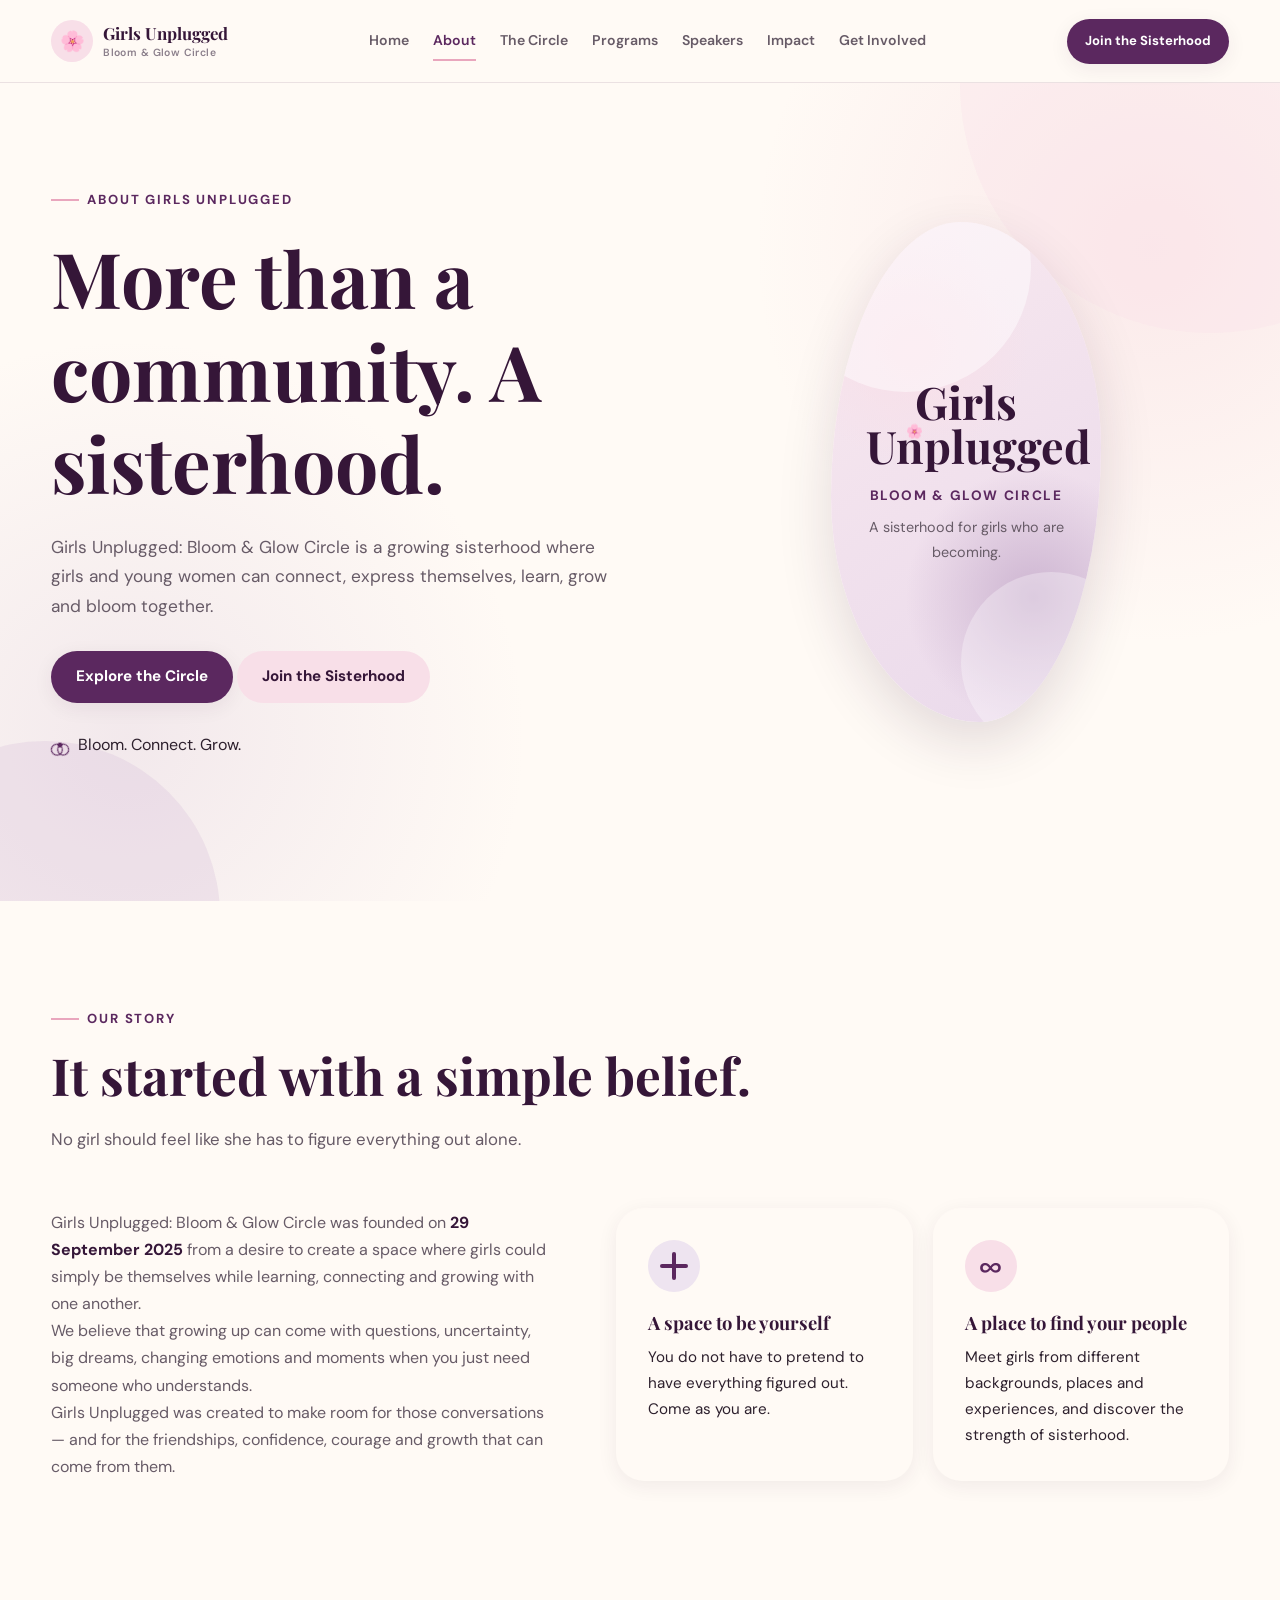
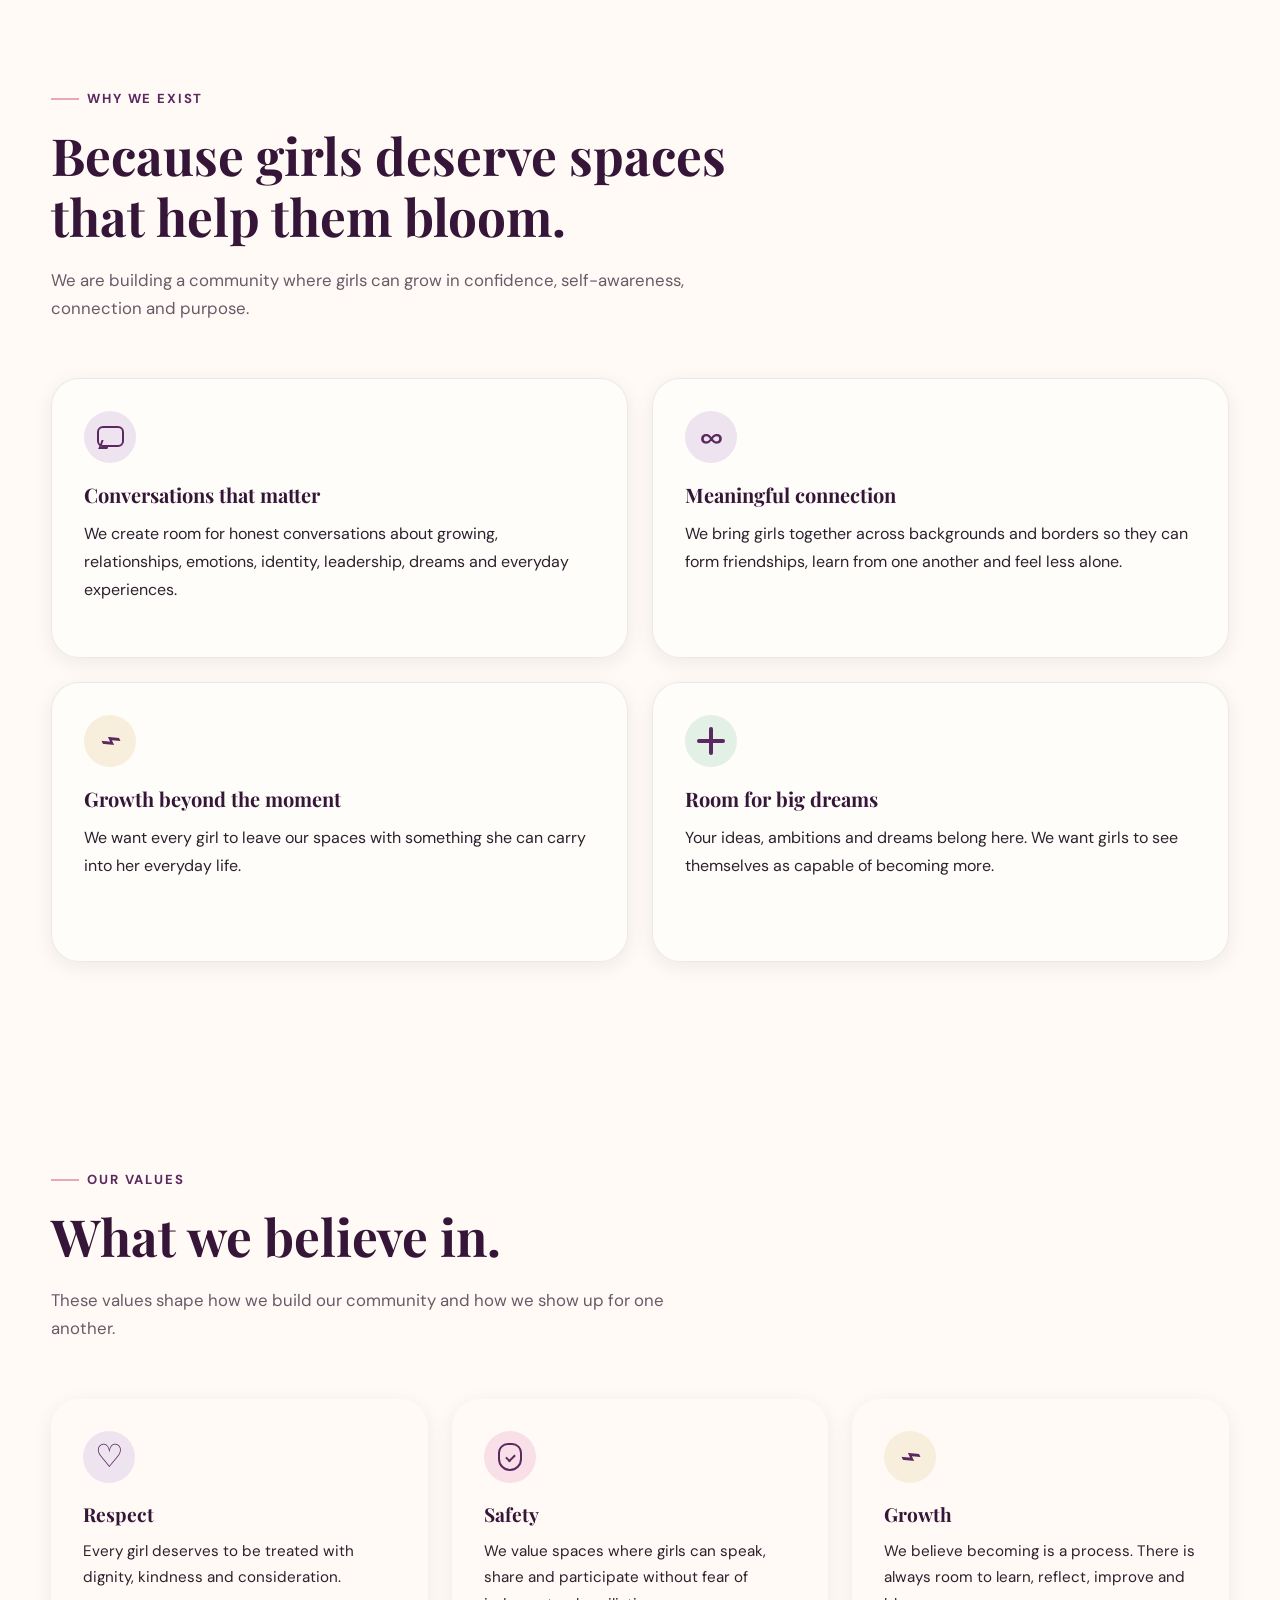
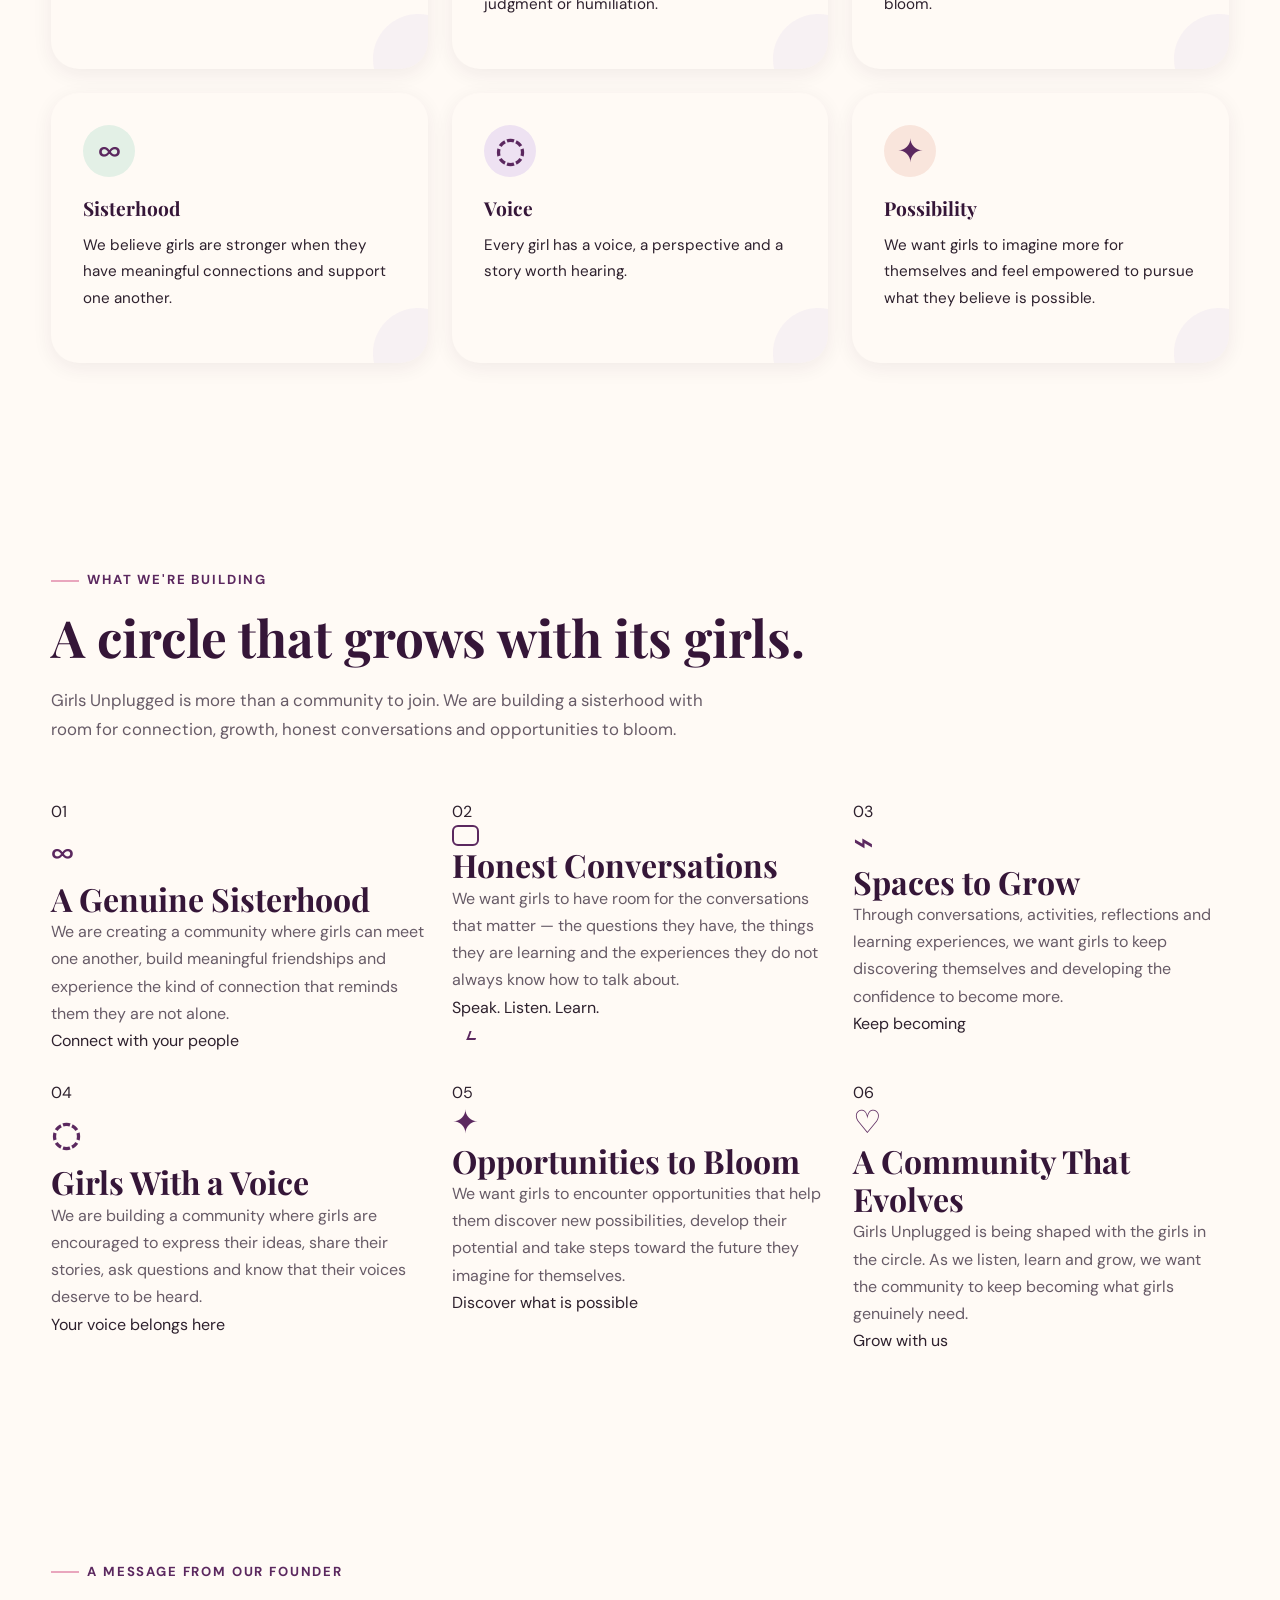
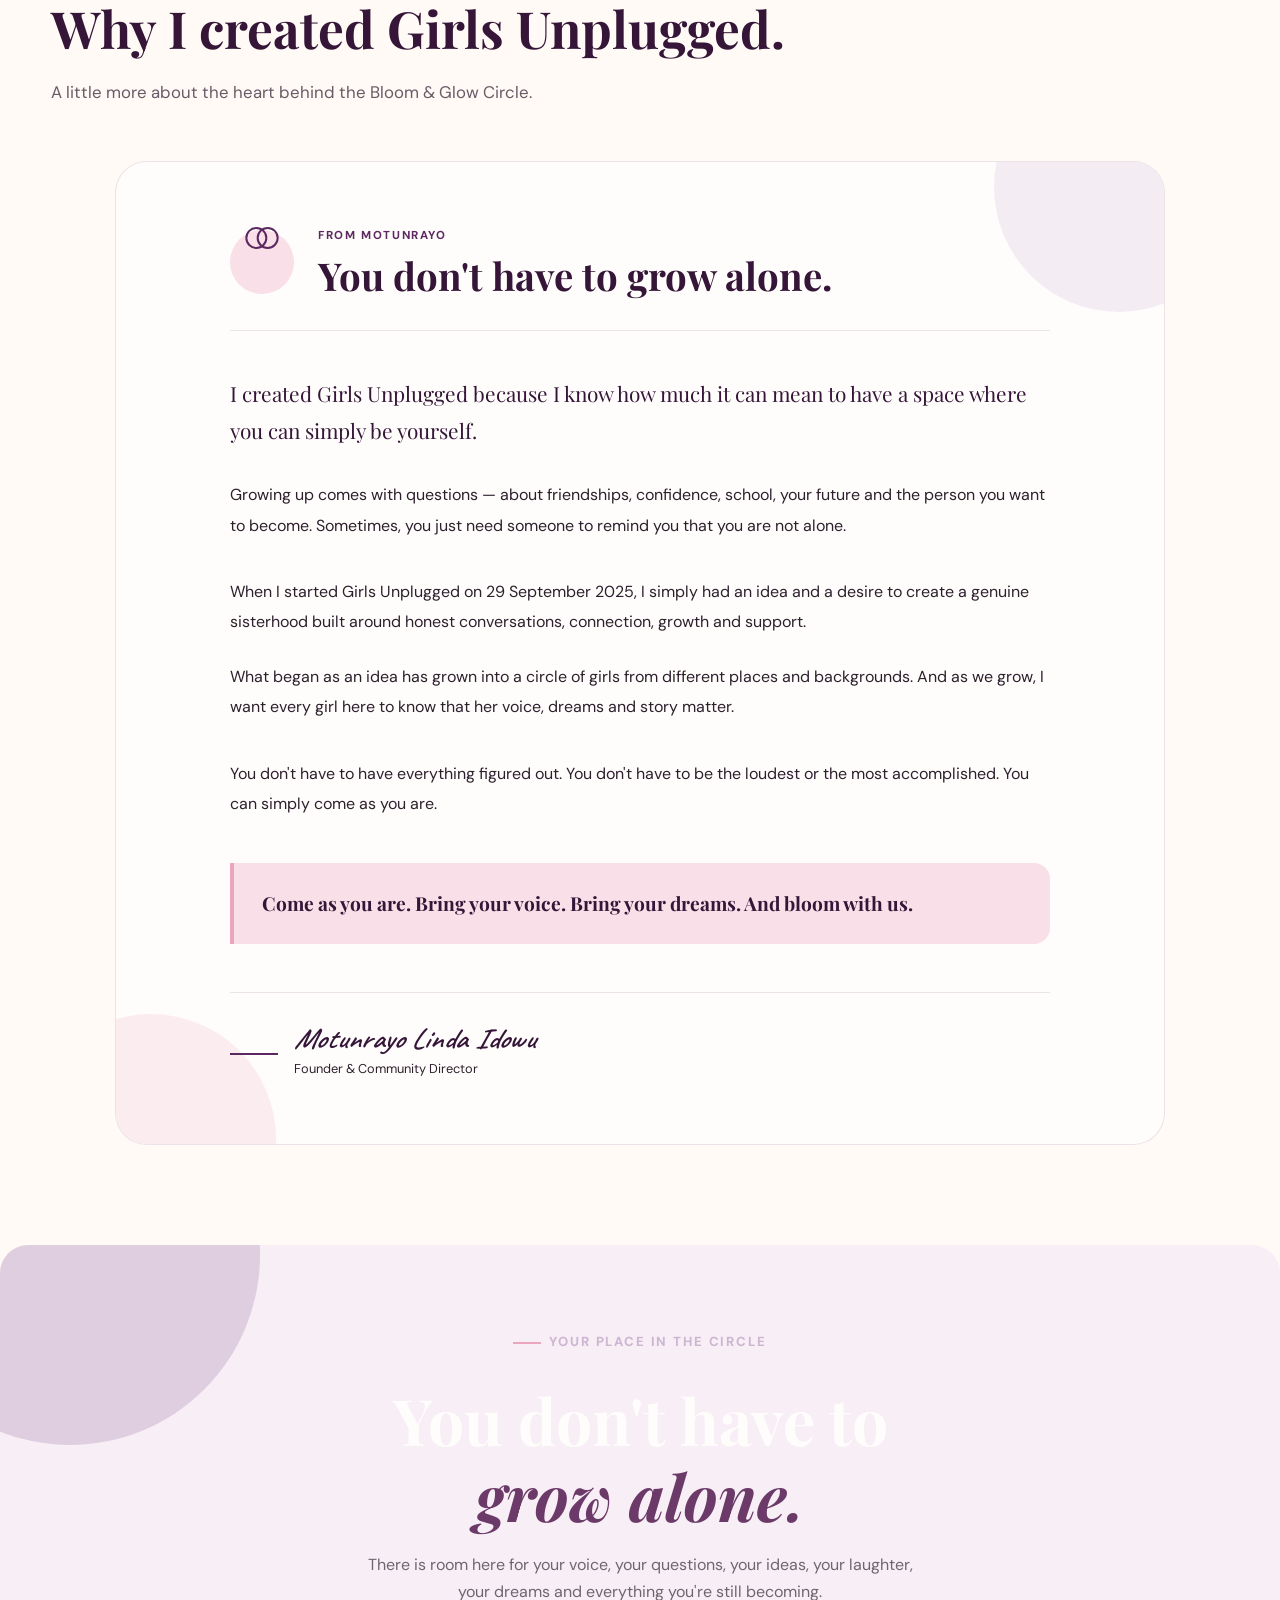
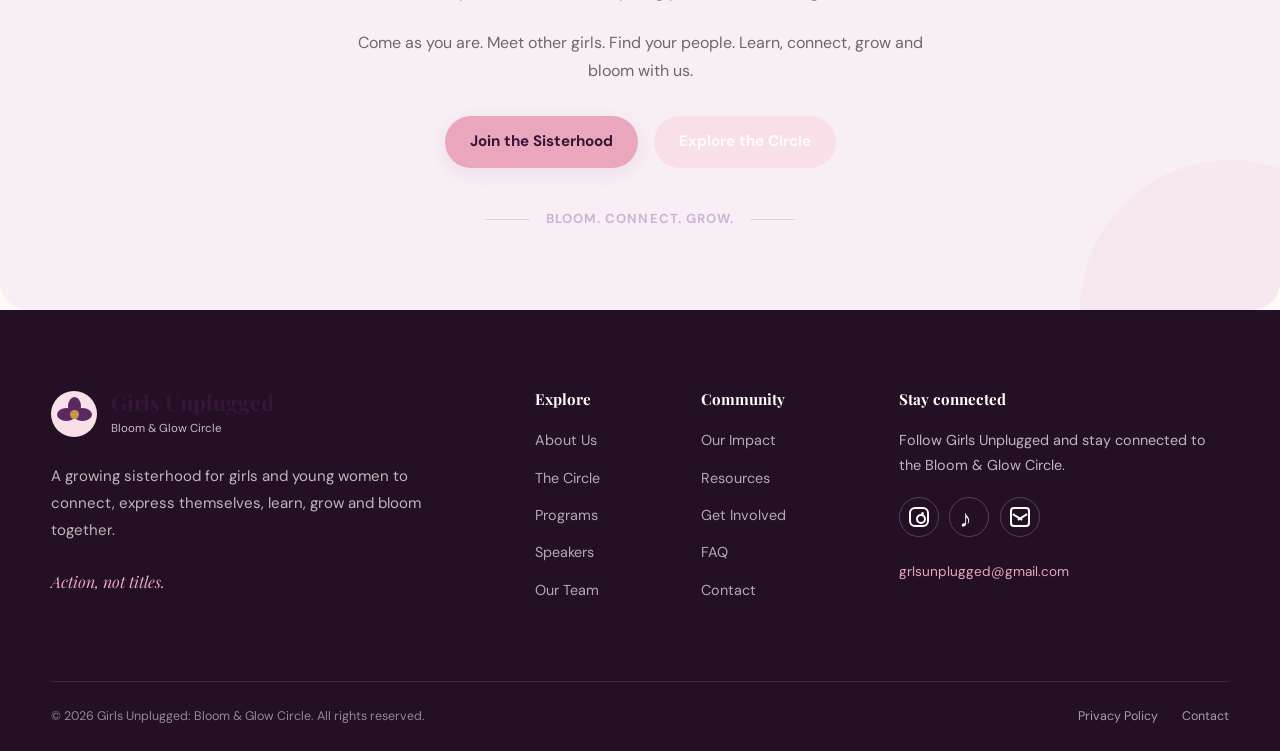
==== about.html @ cea930de "Update about.html" ====
<!DOCTYPE html>
<html lang="en">
<head>
  <meta charset="UTF-8">

  <meta
    name="viewport"
    content="width=device-width, initial-scale=1.0"
  >

  <title>About Us | Girls Unplugged</title>

  <meta
    name="description"
    content="Learn about Girls Unplugged: Bloom & Glow Circle, our story, values, purpose and the sisterhood we are building for girls and young women."
  >

  <meta
    name="keywords"
    content="Girls Unplugged, Bloom and Glow Circle, girls empowerment, sisterhood, girls community, young women"
  >

  <meta name="theme-color" content="#5b285f">

  <link rel="preconnect" href="https://fonts.googleapis.com">
  <link rel="preconnect" href="https://fonts.gstatic.com" crossorigin>

  <link
  href="https://fonts.googleapis.com/css2?family=Caveat:wght@500;600;700&family=DM+Sans:wght@400;500;600;700&family=Playfair+Display:wght@500;600;700&display=swap"
  rel="stylesheet"
>
  <link rel="stylesheet" href="style.css">
  <link rel="stylesheet" href="responsive.css">
  <link rel="stylesheet" href="animations.css">
</head>

<body>

  <main>

    <!-- =====================================
       HEADER / NAVIGATION
  ====================================== -->

  <header class="site-header">

    <div class="container nav-container">


      <!-- LOGO -->

      <a
        href="index.html"
        class="site-logo"
        aria-label="Girls Unplugged home"
      >

        <span class="logo-mark">🌸</span>

        <span class="logo-text">

          <strong>Girls Unplugged</strong>

          <small>
            Bloom & Glow Circle
          </small>

        </span>

      </a>


      <!-- DESKTOP NAVIGATION -->

      <nav
        class="nav-links"
        aria-label="Main navigation"
      >

        <a href="index.html">
          Home
        </a>

        <a href="about.html">
          About
        </a>

        <a href="circle.html">
          The Circle
        </a>

        <a href="programs.html">
          Programs
        </a>

        <a href="speakers.html">
          Speakers
        </a>

        <a href="impact.html">
          Impact
        </a>

        <a href="get-involved.html">
          Get Involved
        </a>

      </nav>


      <!-- DESKTOP CTA -->

      <a
        href="get-involved.html"
        class="btn btn-primary nav-cta"
      >
        Join the Sisterhood
      </a>


      <!-- MOBILE MENU BUTTON -->

      <button
        class="menu-toggle"
        type="button"
        aria-label="Open navigation menu"
        aria-expanded="false"
        aria-controls="mobile-menu"
      >

        <span></span>
        <span></span>
        <span></span>

      </button>

    </div>


    <!-- ===================================
         MOBILE NAVIGATION
    ==================================== -->

    <div
      class="mobile-menu"
      id="mobile-menu"
    >

      <nav
        aria-label="Mobile navigation"
      >

        <a href="index.html">
          Home
        </a>

        <a href="about.html">
          About
        </a>

        <a href="circle.html">
          The Circle
        </a>

        <a href="programs.html">
          Programs
        </a>

        <a href="speakers.html">
          Speakers
        </a>

        <a href="team.html">
          Our Team
        </a>

        <a href="impact.html">
          Our Impact
        </a>

        <a href="resources.html">
          Resources
        </a>

        <a href="get-involved.html">
          Get Involved
        </a>

        <a href="faq.html">
          FAQ
        </a>

        <a href="contact.html">
          Contact
        </a>

      </nav>

    </div>

  </header>

    <!-- =====================================
         ABOUT HERO
    ====================================== -->

    <section class="hero">

      <div class="container hero-content">

        <div class="hero-text reveal">

          <span class="section-label">
            About Girls Unplugged
          </span>

          <h1>
            More than a community.
            <span>A sisterhood.</span>
          </h1>

          <p class="hero-description">
            Girls Unplugged: Bloom & Glow Circle is a growing sisterhood
            where girls and young women can connect, express themselves,
            learn, grow and bloom together.
          </p>

          <div class="hero-buttons">

            <a href="circle.html" class="btn btn-primary">
              Explore the Circle
            </a>

            <a href="get-involved.html" class="btn btn-secondary">
              Join the Sisterhood
            </a>

          </div>

          <div class="hero-note">
            <span
              class="hero-note-icon icon-flower"
              aria-hidden="true"
            ></span>

            <span>Bloom. Connect. Grow.</span>
          </div>

        </div>


        <div class="hero-image reveal">

          <div class="hero-placeholder">

            <div class="hero-placeholder-content">

              <span class="hero-flower" aria-hidden="true">
                🌸
              </span>

              <strong>
                Girls Unplugged
              </strong>

              <span>
                Bloom & Glow Circle
              </span>

              <small>
                A sisterhood for girls who are becoming.
              </small>

            </div>

          </div>

        </div>

      </div>

    </section>


    <!-- =====================================
         OUR STORY
    ====================================== -->

    <section class="section" id="our-story">

      <div class="container">

        <div class="section-heading reveal">

          <span class="section-label">
            Our Story
          </span>

          <h2>
            It started with a simple belief.
          </h2>

          <p>
            No girl should feel like she has to figure everything out
            alone.
          </p>

        </div>


        <div class="welcome-grid">

          <div class="reveal">

            <p>
              Girls Unplugged: Bloom & Glow Circle was founded on
              <strong>29 September 2025</strong> from a desire to create
              a space where girls could simply be themselves while
              learning, connecting and growing with one another.
            </p>

            <p>
              We believe that growing up can come with questions,
              uncertainty, big dreams, changing emotions and moments
              when you just need someone who understands.
            </p>

            <p>
              Girls Unplugged was created to make room for those
              conversations — and for the friendships, confidence,
              courage and growth that can come from them.
            </p>

          </div>


          <div class="welcome-cards reveal">

            <article class="welcome-card">

              <span
                class="welcome-icon icon-spark"
                aria-hidden="true"
              ></span>

              <h3>
                A space to be yourself
              </h3>

              <p>
                You do not have to pretend to have everything figured
                out. Come as you are.
              </p>

            </article>


            <article class="welcome-card">

              <span
                class="welcome-icon icon-connection"
                aria-hidden="true"
              ></span>

              <h3>
                A place to find your people
              </h3>

              <p>
                Meet girls from different backgrounds, places and
                experiences, and discover the strength of sisterhood.
              </p>

            </article>

          </div>

        </div>

      </div>

    </section>


    <!-- =====================================
         WHY WE EXIST
    ====================================== -->

    <section
      class="section section-soft"
      id="why-we-exist"
    >

      <div class="container">

        <div class="section-heading reveal">

          <span class="section-label">
            Why We Exist
          </span>

          <h2>
            Because girls deserve spaces that help them bloom.
          </h2>

          <p>
            We are building a community where girls can grow in
            confidence, self-awareness, connection and purpose.
          </p>

        </div>


        <div class="why-grid">

          <article class="why-card reveal">

            <span
              class="why-icon icon-message"
              aria-hidden="true"
            ></span>

            <h3>
              Conversations that matter
            </h3>

            <p>
              We create room for honest conversations about growing,
              relationships, emotions, identity, leadership, dreams
              and everyday experiences.
            </p>

          </article>


          <article class="why-card reveal">

            <span
              class="why-icon icon-connection"
              aria-hidden="true"
            ></span>

            <h3>
              Meaningful connection
            </h3>

            <p>
              We bring girls together across backgrounds and borders
              so they can form friendships, learn from one another
              and feel less alone.
            </p>

          </article>


          <article class="why-card reveal">

            <span
              class="why-icon icon-growth"
              aria-hidden="true"
            ></span>

            <h3>
              Growth beyond the moment
            </h3>

            <p>
              We want every girl to leave our spaces with something
              she can carry into her everyday life.
            </p>

          </article>


          <article class="why-card reveal">

            <span
              class="why-icon icon-spark"
              aria-hidden="true"
            ></span>

            <h3>
              Room for big dreams
            </h3>

            <p>
              Your ideas, ambitions and dreams belong here. We want
              girls to see themselves as capable of becoming more.
            </p>

          </article>

        </div>

      </div>

    </section>


    <!-- =====================================
         OUR VALUES
    ====================================== -->

    <section class="section" id="our-values">

      <div class="container">

        <div class="section-heading reveal">

          <span class="section-label">
            Our Values
          </span>

          <h2>
            What we believe in.
          </h2>

          <p>
            These values shape how we build our community and how we
            show up for one another.
          </p>

        </div>


        <div class="values-grid">

          <article class="value-card reveal">

            <span
              class="value-icon icon-respect"
              aria-hidden="true"
            ></span>

            <h3>
              Respect
            </h3>

            <p>
              Every girl deserves to be treated with dignity,
              kindness and consideration.
            </p>

          </article>


          <article class="value-card reveal">

            <span
              class="value-icon icon-safety"
              aria-hidden="true"
            ></span>

            <h3>
              Safety
            </h3>

            <p>
              We value spaces where girls can speak, share and
              participate without fear of judgment or humiliation.
            </p>

          </article>


          <article class="value-card reveal">

            <span
              class="value-icon icon-growth"
              aria-hidden="true"
            ></span>

            <h3>
              Growth
            </h3>

            <p>
              We believe becoming is a process. There is always room
              to learn, reflect, improve and bloom.
            </p>

          </article>


          <article class="value-card reveal">

            <span
              class="value-icon icon-connection"
              aria-hidden="true"
            ></span>

            <h3>
              Sisterhood
            </h3>

            <p>
              We believe girls are stronger when they have meaningful
              connections and support one another.
            </p>

          </article>


          <article class="value-card reveal">

            <span
              class="value-icon icon-voice"
              aria-hidden="true"
            ></span>

            <h3>
              Voice
            </h3>

            <p>
              Every girl has a voice, a perspective and a story worth
              hearing.
            </p>

          </article>


          <article class="value-card reveal">

            <span
              class="value-icon icon-star"
              aria-hidden="true"
            ></span>

            <h3>
              Possibility
            </h3>

            <p>
              We want girls to imagine more for themselves and feel
              empowered to pursue what they believe is possible.
            </p>

          </article>

        </div>

      </div>

    </section>


   <!-- =====================================
     WHAT WE ARE BUILDING
====================================== -->

<section
  class="section section-soft"
  id="what-we-are-building"
>

  <div class="container">

    <div class="section-heading reveal">

      <span class="section-label">
        What We're Building
      </span>

      <h2>
        A circle that grows with its girls.
      </h2>

      <p>
        Girls Unplugged is more than a community to join.
        We are building a sisterhood with room for connection,
        growth, honest conversations and opportunities to bloom.
      </p>

    </div>


    <div class="grid grid-3 building-grid">


      <article class="building-card reveal">

        <div class="building-card-number">
          01
        </div>

        <span
          class="building-card-icon icon-connection"
          aria-hidden="true"
        ></span>

        <div class="building-card-content">

          <h3>
            A Genuine Sisterhood
          </h3>

          <p>
            We are creating a community where girls can meet one
            another, build meaningful friendships and experience the
            kind of connection that reminds them they are not alone.
          </p>

          <span class="building-card-link">
            Connect with your people
          </span>

        </div>

      </article>


      <article class="building-card reveal">

        <div class="building-card-number">
          02
        </div>

        <span
          class="building-card-icon icon-message"
          aria-hidden="true"
        ></span>

        <div class="building-card-content">

          <h3>
            Honest Conversations
          </h3>

          <p>
            We want girls to have room for the conversations that
            matter — the questions they have, the things they are
            learning and the experiences they do not always know how
            to talk about.
          </p>

          <span class="building-card-link">
            Speak. Listen. Learn.
          </span>

        </div>

      </article>


      <article class="building-card reveal">

        <div class="building-card-number">
          03
        </div>

        <span
          class="building-card-icon icon-growth"
          aria-hidden="true"
        ></span>

        <div class="building-card-content">

          <h3>
            Spaces to Grow
          </h3>

          <p>
            Through conversations, activities, reflections and
            learning experiences, we want girls to keep discovering
            themselves and developing the confidence to become more.
          </p>

          <span class="building-card-link">
            Keep becoming
          </span>

        </div>

      </article>


      <article class="building-card reveal">

        <div class="building-card-number">
          04
        </div>

        <span
          class="building-card-icon icon-voice"
          aria-hidden="true"
        ></span>

        <div class="building-card-content">

          <h3>
            Girls With a Voice
          </h3>

          <p>
            We are building a community where girls are encouraged
            to express their ideas, share their stories, ask
            questions and know that their voices deserve to be heard.
          </p>

          <span class="building-card-link">
            Your voice belongs here
          </span>

        </div>

      </article>


      <article class="building-card reveal">

        <div class="building-card-number">
          05
        </div>

        <span
          class="building-card-icon icon-star"
          aria-hidden="true"
        ></span>

        <div class="building-card-content">

          <h3>
            Opportunities to Bloom
          </h3>

          <p>
            We want girls to encounter opportunities that help them
            discover new possibilities, develop their potential and
            take steps toward the future they imagine for themselves.
          </p>

          <span class="building-card-link">
            Discover what is possible
          </span>

        </div>

      </article>


      <article class="building-card reveal">

        <div class="building-card-number">
          06
        </div>

        <span
          class="building-card-icon icon-heart"
          aria-hidden="true"
        ></span>

        <div class="building-card-content">

          <h3>
            A Community That Evolves
          </h3>

          <p>
            Girls Unplugged is being shaped with the girls in the
            circle. As we listen, learn and grow, we want the
            community to keep becoming what girls genuinely need.
          </p>

          <span class="building-card-link">
            Grow with us
          </span>

        </div>

      </article>


    </div>

  </div>

</section>


    <!-- =====================================
     FOUNDER'S MESSAGE
====================================== -->

<section class="section founder-message-section" id="founder-message">

  <div class="container">

    <div class="section-heading reveal">

      <span class="section-label">
        A Message From Our Founder
      </span>

      <h2>
        Why I created Girls Unplugged.
      </h2>

      <p>
        A little more about the heart behind the Bloom & Glow Circle.
      </p>

    </div>


    <div class="founder-message-card reveal">

      <div class="founder-message-intro">

        <span
          class="founder-message-icon icon-flower"
          aria-hidden="true"
        ></span>

        <div>

          <span class="founder-message-eyebrow">
            From Motunrayo
          </span>

          <h3>
            You don't have to grow alone.
          </h3>

        </div>

      </div>


      <div class="founder-message-body">

  <p>
    I created Girls Unplugged because I know how much it can mean to
    have a space where you can simply be yourself.
  </p>

  <p>
    Growing up comes with questions — about friendships, confidence,
    school, your future and the person you want to become. Sometimes,
    you just need someone to remind you that you are not alone.
  </p>

  <p>
    When I started Girls Unplugged on 29 September 2025, I simply had
    an idea and a desire to create a genuine sisterhood built around
    honest conversations, connection, growth and support.
  </p>

  <p>
    What began as an idea has grown into a circle of girls from
    different places and backgrounds. And as we grow, I want every
    girl here to know that her voice, dreams and story matter.
  </p>

  <p>
    You don't have to have everything figured out. You don't have to
    be the loudest or the most accomplished. You can simply come as
    you are.
  </p>

  <p class="founder-message-closing">
    <strong>
      Come as you are. Bring your voice. Bring your dreams.
      And bloom with us.
    </strong>
  </p>

</div>


      <div class="founder-signature">

        <span class="founder-signature-line"></span>

        <div>

          <strong>
            Motunrayo Linda Idowu
          </strong>

          <span>
            Founder & Community Director
          </span>

        </div>

      </div>

    </div>

  </div>

</section>
        

    <!-- =====================================
         FINAL CTA
    ====================================== -->

    <section class="section final-cta-section">

      <div class="container">

        <div class="final-cta-content reveal">

          <span class="section-label">
            Your place in the circle
          </span>

          <h2>
            You don't have to
            <span>grow alone.</span>
          </h2>

          <p>
            There is room here for your voice, your questions, your
            ideas, your laughter, your dreams and everything you're
            still becoming.
          </p>

          <p>
            Come as you are. Meet other girls. Find your people.
            Learn, connect, grow and bloom with us.
          </p>

          <div class="final-cta-buttons">

            <a href="get-involved.html" class="btn btn-primary">
              Join the Sisterhood
            </a>

            <a href="circle.html" class="btn btn-secondary">
              Explore the Circle
            </a>

          </div>

          <div class="final-cta-note">

            <span class="cta-line"></span>

            <span>
              Bloom. Connect. Grow.
            </span>

            <span class="cta-line"></span>

          </div>

        </div>

      </div>

    </section>


    <!-- =====================================
         FOOTER
    ====================================== -->

    <footer class="site-footer">

      <div class="container">

        <div class="footer-main">

          <div class="footer-brand">

            <a href="index.html" class="footer-logo">

              <span
                class="footer-logo-mark"
                aria-hidden="true"
              >
                <span class="flower-petal"></span>
                <span class="flower-petal"></span>
                <span class="flower-petal"></span>
                <span class="flower-center"></span>
              </span>

              <span>
                <strong>Girls Unplugged</strong>
                <small>Bloom & Glow Circle</small>
              </span>

            </a>

            <p>
              A growing sisterhood for girls and young women to
              connect, express themselves, learn, grow and bloom
              together.
            </p>

            <p class="footer-motto">
              Action, not titles.
            </p>

          </div>


          <div class="footer-links">

            <div class="footer-column">

              <h3>Explore</h3>

              <a href="about.html">About Us</a>
              <a href="circle.html">The Circle</a>
              <a href="programs.html">Programs</a>
              <a href="speakers.html">Speakers</a>
              <a href="team.html">Our Team</a>

            </div>


            <div class="footer-column">

              <h3>Community</h3>

              <a href="impact.html">Our Impact</a>
              <a href="resources.html">Resources</a>
              <a href="get-involved.html">Get Involved</a>
              <a href="faq.html">FAQ</a>
              <a href="contact.html">Contact</a>

            </div>

          </div>


          <div class="footer-connect">

            <h3>Stay connected</h3>

            <p>
              Follow Girls Unplugged and stay connected to the
              Bloom & Glow Circle.
            </p>

            <div class="footer-socials">

              <a
                href="https://www.instagram.com/grls_unplugged"
                target="_blank"
                rel="noopener noreferrer"
                aria-label="Girls Unplugged on Instagram"
              >
                <span
                  class="social-icon social-instagram"
                  aria-hidden="true"
                ></span>
              </a>


              <a
                href="https://www.tiktok.com/@grls.unplugged"
                target="_blank"
                rel="noopener noreferrer"
                aria-label="Girls Unplugged on TikTok"
              >
                <span
                  class="social-icon social-tiktok"
                  aria-hidden="true"
                ></span>
              </a>


              <a
                href="mailto:grlsunplugged@gmail.com"
                aria-label="Email Girls Unplugged"
              >
                <span
                  class="social-icon social-email"
                  aria-hidden="true"
                ></span>
              </a>

            </div>


            <a
              href="mailto:grlsunplugged@gmail.com"
              class="footer-email"
            >
              grlsunplugged@gmail.com
            </a>

          </div>

        </div>


        <div class="footer-bottom">

          <p>
            © <span data-current-year></span>
            Girls Unplugged: Bloom & Glow Circle.
            All rights reserved.
          </p>

          <div class="footer-bottom-links">

            <a href="privacy.html">
              Privacy Policy
            </a>

            <a href="contact.html">
              Contact
            </a>

          </div>

        </div>

      </div>

    </footer>

  </main>


  <script src="script.js"></script>
  <script src="navigation.js"></script>

</body>
</html>
---- style.css ----
/* ========================================
   GIRLS UNPLUGGED
   BLOOM & GLOW CIRCLE
   Main Stylesheet
======================================== */

/* ---------- GOOGLE FONT ---------- */

@import url('https://fonts.googleapis.com/css2?family=DM+Sans:wght@400;500;600;700&family=Playfair+Display:wght@500;600;700&display=swap');


/* ---------- ROOT VARIABLES ---------- */

:root {
  /* Brand colors */
  --plum: #5b285f;
  --deep-plum: #351638;
  --purple: #7b4a80;
  --lavender: #cdb5d1;
  --soft-lavender: #eee4f0;

  --pink: #e9a6bd;
  --soft-pink: #f8dfe8;

  --cream: #fffaf5;
  --warm-white: #fffdfb;
  --gold: #c9954b;

  /* Text */
  --text-dark: #2d202d;
  --text-medium: #675b67;
  --text-light: #8b7f8b;
  --white: #ffffff;

  /* Backgrounds */
  --background: #fffaf5;
  --background-alt: #f7eef7;
  --background-purple: #f0e5f2;

  /* Borders & shadows */
  --border: rgba(91, 40, 95, 0.12);

  --shadow-sm:
    0 5px 20px rgba(53, 22, 56, 0.07);

  --shadow-md:
    0 12px 35px rgba(53, 22, 56, 0.10);

  --shadow-lg:
    0 20px 55px rgba(53, 22, 56, 0.14);

  /* Layout */
  --container: 1200px;
  --section-padding: 100px;

  /* Borders */
  --radius-sm: 10px;
  --radius-md: 18px;
  --radius-lg: 28px;
  --radius-xl: 40px;

  /* Transitions */
  --transition-fast: 0.2s ease;
  --transition: 0.35s ease;
  --transition-slow: 0.6s ease;
}


/* ---------- RESET ---------- */

* {
  margin: 0;
  padding: 0;
  box-sizing: border-box;
}

html {
  scroll-behavior: smooth;
}

body {
  font-family: 'DM Sans', sans-serif;
  background: var(--background);
  color: var(--text-dark);
  line-height: 1.7;
  overflow-x: hidden;
}

img {
  display: block;
  max-width: 100%;
  height: auto;
}

a {
  color: inherit;
  text-decoration: none;
}

button,
input,
textarea,
select {
  font: inherit;
}

button {
  border: none;
  cursor: pointer;
}

ul,
ol {
  list-style: none;
}


/* ---------- TYPOGRAPHY ---------- */

h1,
h2,
h3,
h4,
h5,
h6 {
  font-family: 'Playfair Display', serif;
  color: var(--deep-plum);
  line-height: 1.2;
}

h1 {
  font-size: clamp(2.7rem, 6vw, 5.5rem);
}

h2 {
  font-size: clamp(2.2rem, 4vw, 3.7rem);
}

h3 {
  font-size: clamp(1.5rem, 2.5vw, 2.2rem);
}

h4 {
  font-size: 1.35rem;
}

p {
  color: var(--text-medium);
}

strong {
  color: var(--deep-plum);
}


/* ---------- GLOBAL CONTAINER ---------- */

.container {
  width: min(92%, var(--container));
  margin-inline: auto;
}


/* ---------- SECTION ---------- */

.section {
  padding: var(--section-padding) 0;
}

.section-small {
  padding: 70px 0;
}

.section-heading {
  max-width: 760px;
  margin-bottom: 55px;
}

.section-heading.center {
  margin-inline: auto;
  text-align: center;
}

.section-label {
  display: inline-flex;
  align-items: center;
  gap: 8px;

  margin-bottom: 15px;

  color: var(--plum);
  font-size: 0.82rem;
  font-weight: 700;
  letter-spacing: 0.14em;
  text-transform: uppercase;
}

.section-label::before {
  content: "";
  width: 28px;
  height: 2px;
  background: var(--pink);
}

.section-heading h2 {
  margin-bottom: 18px;
}

.section-heading p {
  max-width: 680px;
  font-size: 1.05rem;
}


/* ---------- BACKGROUNDS ---------- */

.bg-cream {
  background: var(--cream);
}

.bg-light {
  background: var(--background-alt);
}

.bg-lavender {
  background: var(--background-purple);
}

.bg-plum {
  background: var(--deep-plum);
}

.bg-plum h1,
.bg-plum h2,
.bg-plum h3,
.bg-plum p {
  color: var(--white);
}


/* ---------- BUTTONS ---------- */

.btn {
  display: inline-flex;
  align-items: center;
  justify-content: center;
  gap: 10px;

  min-height: 52px;
  padding: 13px 25px;

  border-radius: 999px;

  font-size: 0.95rem;
  font-weight: 700;

  transition:
    transform var(--transition),
    box-shadow var(--transition),
    background var(--transition),
    color var(--transition);
}

.btn:hover {
  transform: translateY(-3px);
}

.btn-primary {
  background: var(--plum);
  color: var(--white);
  box-shadow: var(--shadow-sm);
}

.btn-primary:hover {
  background: var(--deep-plum);
  box-shadow: var(--shadow-md);
}

.btn-secondary {
  background: var(--soft-pink);
  color: var(--deep-plum);
}

.btn-secondary:hover {
  background: var(--pink);
}

.btn-outline {
  border: 1px solid var(--plum);
  color: var(--plum);
  background: transparent;
}

.btn-outline:hover {
  background: var(--plum);
  color: var(--white);
}

.btn-light {
  background: var(--white);
  color: var(--deep-plum);
}

.btn-light:hover {
  background: var(--soft-pink);
}


/* ---------- BUTTON GROUP ---------- */

.button-group {
  display: flex;
  flex-wrap: wrap;
  align-items: center;
  gap: 14px;
}


/* ---------- CARDS ---------- */

.card {
  background: var(--white);
  border: 1px solid var(--border);
  border-radius: var(--radius-lg);
  box-shadow: var(--shadow-sm);

  transition:
    transform var(--transition),
    box-shadow var(--transition);
}

.card:hover {
  transform: translateY(-7px);
  box-shadow: var(--shadow-lg);
}


/* ---------- GRID SYSTEM ---------- */

.grid {
  display: grid;
  gap: 25px;
}

.grid-2 {
  grid-template-columns: repeat(2, 1fr);
}

.grid-3 {
  grid-template-columns: repeat(3, 1fr);
}

.grid-4 {
  grid-template-columns: repeat(4, 1fr);
}


/* ---------- FLEX HELPERS ---------- */

.flex {
  display: flex;
}

.flex-between {
  display: flex;
  align-items: center;
  justify-content: space-between;
}

.flex-center {
  display: flex;
  align-items: center;
  justify-content: center;
}


/* ---------- IMAGE WRAPPER ---------- */

.image-wrapper {
  position: relative;
  overflow: hidden;
  border-radius: var(--radius-lg);
}

.image-wrapper img {
  width: 100%;
  height: 100%;
  object-fit: cover;

  transition: transform 0.7s ease;
}

.image-wrapper:hover img {
  transform: scale(1.04);
}


/* ---------- DECORATIVE SHAPES ---------- */

.blob {
  position: absolute;
  z-index: -1;

  width: 250px;
  height: 250px;

  border-radius: 58% 42% 63% 37% / 41% 54% 46% 59%;

  background: var(--soft-pink);
  opacity: 0.65;

  pointer-events: none;
}

.flower-decoration {
  position: absolute;
  pointer-events: none;
  user-select: none;
}


/* ---------- BADGES ---------- */

.badge {
  display: inline-flex;
  align-items: center;

  padding: 7px 13px;

  border-radius: 999px;

  background: var(--soft-lavender);
  color: var(--plum);

  font-size: 0.8rem;
  font-weight: 700;
}


/* ---------- STATISTICS ---------- */

.stats-grid {
  display: grid;
  grid-template-columns: repeat(4, 1fr);
  gap: 25px;
}

.stat-card {
  padding: 35px 25px;
  text-align: center;

  background: var(--white);
  border-radius: var(--radius-lg);
  border: 1px solid var(--border);
}

.stat-number {
  margin-bottom: 5px;

  color: var(--plum);

  font-family: 'Playfair Display', serif;
  font-size: clamp(2.5rem, 5vw, 4rem);
  font-weight: 700;
  line-height: 1;
}

.stat-label {
  color: var(--text-medium);
  font-size: 0.95rem;
}


/* ---------- FORMS ---------- */

.form-group {
  margin-bottom: 20px;
}

.form-group label {
  display: block;
  margin-bottom: 8px;

  color: var(--deep-plum);
  font-weight: 600;
}

.form-control {
  width: 100%;
  padding: 14px 17px;

  border: 1px solid var(--border);
  border-radius: var(--radius-sm);

  background: var(--white);
  color: var(--text-dark);

  outline: none;

  transition:
    border-color var(--transition),
    box-shadow var(--transition);
}

.form-control:focus {
  border-color: var(--plum);
  box-shadow: 0 0 0 4px rgba(91, 40, 95, 0.1);
}

textarea.form-control {
  min-height: 150px;
  resize: vertical;
}


/* ---------- ACCESSIBILITY ---------- */

:focus-visible {
  outline: 3px solid var(--gold);
  outline-offset: 4px;
}

::selection {
  background: var(--lavender);
  color: var(--deep-plum);
}


/* ---------- SCREEN READER ---------- */

.sr-only {
  position: absolute;

  width: 1px;
  height: 1px;

  padding: 0;
  margin: -1px;

  overflow: hidden;
  clip: rect(0, 0, 0, 0);

  white-space: nowrap;
  border: 0;
}


/* ---------- UTILITY ---------- */

.text-center {
  text-align: center;
}

.text-left {
  text-align: left;
}

.text-right {
  text-align: right;
}

.mt-1 {
  margin-top: 10px;
}

.mt-2 {
  margin-top: 20px;
}

.mt-3 {
  margin-top: 30px;
}

.mb-1 {
  margin-bottom: 10px;
}

.mb-2 {
  margin-bottom: 20px;
}

.mb-3 {
  margin-bottom: 30px;
}


/* ---------- RESPONSIVE BASE ---------- */

@media (max-width: 900px) {
  :root {
    --section-padding: 80px;
  }

  .grid-4 {
    grid-template-columns: repeat(2, 1fr);
  }

  .stats-grid {
    grid-template-columns: repeat(2, 1fr);
  }
}


@media (max-width: 650px) {
  :root {
    --section-padding: 65px;
  }

  .grid-2,
  .grid-3,
  .grid-4 {
    grid-template-columns: 1fr;
  }

  .stats-grid {
    grid-template-columns: 1fr 1fr;
    gap: 12px;
  }

  .stat-card {
    padding: 25px 15px;
  }

  .button-group {
    align-items: stretch;
    flex-direction: column;
  }

  .button-group .btn {
    width: 100%;
  }

  .section-heading {
    margin-bottom: 40px;
  }
}

/* ========================================
   SITE HEADER
======================================== */

.site-header {
  position: relative;
  z-index: 1000;

  background: rgba(255, 250, 245, 0.94);

  border-bottom: 1px solid var(--border);

  backdrop-filter: blur(16px);
  -webkit-backdrop-filter: blur(16px);
}


.nav-container {
  min-height: 82px;

  display: flex;
  align-items: center;
  justify-content: space-between;

  gap: 30px;
}


/* ========================================
   LOGO
======================================== */

.site-logo {
  display: inline-flex;
  align-items: center;

  gap: 10px;

  flex-shrink: 0;
}

.logo-mark {
  display: flex;
  align-items: center;
  justify-content: center;

  width: 42px;
  height: 42px;

  border-radius: 50%;

  background: var(--soft-pink);

  font-size: 1.25rem;
}

.logo-text {
  display: flex;
  flex-direction: column;

  line-height: 1.1;
}

.logo-text strong {
  color: var(--deep-plum);

  font-family: 'Playfair Display', serif;
  font-size: 1.05rem;
}

.logo-text small {
  margin-top: 4px;

  color: var(--text-light);

  font-size: 0.65rem;
  font-weight: 600;

  letter-spacing: 0.04em;
}


/* ========================================
   DESKTOP NAVIGATION
======================================== */

.nav-links {
  display: flex;
  align-items: center;

  gap: 24px;
}

.nav-links a {
  position: relative;

  padding: 8px 0;

  color: var(--text-medium);

  font-size: 0.88rem;
  font-weight: 600;

  transition:
    color var(--transition);
}

.nav-links a::after {
  content: "";

  position: absolute;

  left: 0;
  bottom: 0;

  width: 100%;
  height: 2px;

  background: var(--pink);

  transform: scaleX(0);
  transform-origin: right;

  transition:
    transform var(--transition);
}

.nav-links a:hover,
.nav-links a.active {
  color: var(--plum);
}

.nav-links a:hover::after,
.nav-links a.active::after {
  transform: scaleX(1);
  transform-origin: left;
}


.nav-cta {
  flex-shrink: 0;

  min-height: 45px;

  padding: 10px 18px;

  font-size: 0.82rem;
}


/* ========================================
   MOBILE MENU BUTTON
======================================== */

.menu-toggle {
  display: none;

  width: 44px;
  height: 44px;

  padding: 10px;

  border-radius: 50%;

  background: var(--soft-pink);

  flex-direction: column;
  align-items: center;
  justify-content: center;

  gap: 5px;
}

.menu-toggle span {
  display: block;

  width: 20px;
  height: 2px;

  border-radius: 5px;

  background: var(--deep-plum);

  transition:
    transform var(--transition),
    opacity var(--transition);
}


/* Hamburger → X */

.menu-toggle.active span:nth-child(1) {
  transform: translateY(7px) rotate(45deg);
}

.menu-toggle.active span:nth-child(2) {
  opacity: 0;
}

.menu-toggle.active span:nth-child(3) {
  transform: translateY(-7px) rotate(-45deg);
}


/* ========================================
   MOBILE NAVIGATION
======================================== */

.mobile-menu {
  display: none;

  position: absolute;

  top: 100%;
  left: 0;
  right: 0;

  padding: 18px 5% 25px;

  background: rgba(255, 250, 245, 0.98);

  border-bottom: 1px solid var(--border);

  box-shadow: var(--shadow-lg);

  z-index: 999;
}

.mobile-menu nav {
  display: flex;
  flex-direction: column;

  gap: 5px;
}

.mobile-menu a {
  display: block;

  padding: 13px 15px;

  border-radius: 12px;

  color: var(--text-medium);

  font-weight: 600;

  transition:
    background var(--transition),
    color var(--transition),
    transform var(--transition);
}

.mobile-menu a:hover,
.mobile-menu a.active {
  background: var(--soft-pink);
  color: var(--deep-plum);

  transform: translateX(4px);
}


/* ========================================
   PREVENT BODY SCROLL WHEN MENU IS OPEN
======================================== */

body.menu-open {
  overflow: hidden;
}


/* ========================================
   HERO
======================================== */

.hero {
  position: relative;

  min-height: calc(100vh - 82px);

  display: flex;
  align-items: center;

  padding: 90px 0 130px;

  overflow: hidden;

  background:
    radial-gradient(
      circle at 90% 20%,
      rgba(233, 166, 189, 0.20),
      transparent 30%
    ),
    radial-gradient(
      circle at 10% 80%,
      rgba(205, 181, 209, 0.25),
      transparent 30%
    ),
    var(--cream);
}


.hero::before {
  content: "";

  position: absolute;

  width: 500px;
  height: 500px;

  top: -250px;
  right: -180px;

  border-radius: 50%;

  background: var(--soft-pink);

  opacity: 0.35;

  pointer-events: none;
}


.hero::after {
  content: "";

  position: absolute;

  width: 350px;
  height: 350px;

  bottom: -190px;
  left: -130px;

  border-radius: 50%;

  background: var(--lavender);

  opacity: 0.25;

  pointer-events: none;
}


/* ========================================
   HERO CONTENT
======================================== */

.hero-content {
  position: relative;
  z-index: 2;

  display: grid;

  grid-template-columns:
    minmax(0, 1.05fr)
    minmax(0, 0.95fr);

  align-items: center;

  gap: 70px;
}


/* ========================================
   HERO TEXT
======================================== */

.hero-text {
  max-width: 680px;
}

.hero-text .section-label {
  margin-bottom: 20px;
}


.hero-text h1 {
  margin-bottom: 25px;

  max-width: 720px;
}


.hero-highlight {
  position: relative;

  display: inline-block;

  color: var(--plum);
}


.hero-highlight::after {
  content: "";

  position: absolute;

  left: 3%;
  bottom: 3px;

  width: 94%;
  height: 10px;

  border-radius: 50%;

  background: var(--soft-pink);

  z-index: -1;

  transform: rotate(-2deg);
}


.hero-description {
  max-width: 600px;

  margin-bottom: 30px;

  font-size: 1.08rem;
}


.hero-buttons {
  margin-bottom: 28px;
}


.hero-note {
  display: flex;
  align-items: center;

  gap: 9px;
}

.hero-note span {
  font-size: 1rem;
}

.hero-note p {
  color: var(--text-light);

  font-size: 0.85rem;
  font-weight: 600;
}


/* ========================================
   HERO VISUAL
======================================== */

.hero-image {
  position: relative;

  min-height: 520px;

  display: flex;
  align-items: center;
  justify-content: center;
}


.hero-image-main {
  position: relative;

  width: min(100%, 520px);
}


.hero-placeholder {
  position: relative;

  min-height: 500px;

  display: flex;
  align-items: center;
  justify-content: center;

  overflow: hidden;

  border-radius:
    48% 52% 45% 55%
    / 55% 45% 55% 45%;

  background:
    radial-gradient(
      circle at 30% 25%,
      var(--soft-pink),
      transparent 28%
    ),
    radial-gradient(
      circle at 75% 75%,
      var(--lavender),
      transparent 30%
    ),
    linear-gradient(
      145deg,
      #f9e9ef,
      #e9d9eb
    );

  box-shadow: var(--shadow-lg);
}


.hero-placeholder::before {
  content: "";

  position: absolute;

  width: 250px;
  height: 250px;

  top: -80px;
  left: -50px;

  border-radius: 50%;

  background: rgba(255, 255, 255, 0.45);
}


.hero-placeholder::after {
  content: "";

  position: absolute;

  width: 180px;
  height: 180px;

  right: -40px;
  bottom: -30px;

  border-radius: 50%;

  background: rgba(255, 255, 255, 0.3);
}


.hero-placeholder-content {
  position: relative;
  z-index: 2;

  max-width: 270px;

  padding: 35px;

  text-align: center;
}


.hero-placeholder-content span {
  display: block;

  margin-bottom: 8px;

  color: var(--plum);

  font-size: 0.85rem;
  font-weight: 700;

  letter-spacing: 0.12em;
  text-transform: uppercase;
}


.hero-placeholder-content strong {
  display: block;

  margin-bottom: 15px;

  color: var(--deep-plum);

  font-family: 'Playfair Display', serif;

  font-size: 2.8rem;

  line-height: 1;
}


.hero-placeholder-content small {
  display: block;

  color: var(--text-medium);

  font-size: 0.9rem;
}


.hero-flower {
  position: absolute;

  top: 75px;
  left: 75px;

  font-size: 2.4rem;

  animation: floating 5s ease-in-out infinite;
}


.flower-two {
  top: auto;
  left: auto;

  right: 70px;
  bottom: 75px;

  font-size: 2rem;

  animation-delay: 1s;
}


/* ========================================
   SCROLL INDICATOR
======================================== */

.scroll-indicator {
  position: absolute;

  z-index: 3;

  bottom: 28px;
  left: 50%;

  display: flex;
  flex-direction: column;
  align-items: center;

  gap: 5px;

  transform: translateX(-50%);

  color: var(--text-light);

  font-size: 0.72rem;
  font-weight: 600;

  text-transform: uppercase;
  letter-spacing: 0.1em;

  transition:
    color var(--transition);
}

.scroll-indicator:hover {
  color: var(--plum);
}


.scroll-arrow {
  display: block;

  font-size: 1.25rem;

  animation:
    scrollBounce 1.8s ease-in-out infinite;
}


@keyframes scrollBounce {

  0%,
  100% {
    transform: translateY(0);
  }

  50% {
    transform: translateY(7px);
  }

}


/* ========================================
   HERO MOBILE
======================================== */

@media (max-width: 900px) {

  .nav-links,
  .nav-cta {
    display: none;
  }

  .menu-toggle {
    display: flex;
  }

  .mobile-menu {
    display: block;
  }

  .hero {
    min-height: auto;

    padding:
      75px 0
      110px;
  }

  .hero-content {
    grid-template-columns: 1fr;

    text-align: center;

    gap: 55px;
  }

  .hero-text {
    margin-inline: auto;
  }

  .hero-text .section-label {
    justify-content: center;
  }

  .hero-description {
    margin-inline: auto;
  }

  .hero-buttons {
    justify-content: center;
  }

  .hero-note {
    justify-content: center;
  }

  .hero-image {
    min-height: auto;
  }

  .hero-placeholder {
    min-height: 420px;
  }
}


/* ========================================
   SMALL MOBILE HERO
======================================== */

@media (max-width: 500px) {

  .nav-container {
    min-height: 72px;
  }

  .hero {
    padding:
      60px 0
      100px;
  }

  .hero-description {
    font-size: 1rem;
  }

  .hero-placeholder {
    min-height: 350px;
  }

  .hero-placeholder-content strong {
    font-size: 2.2rem;
  }

  .hero-flower {
    top: 50px;
    left: 45px;
  }

  .flower-two {
    right: 45px;
    bottom: 50px;
  }

  .scroll-indicator {
    bottom: 20px;
  }
 }

/* =========================================
   WELCOME SECTION
   ========================================= */

.welcome-section {
  background: var(--warm-white);
  position: relative;
  overflow: hidden;
}

.welcome-section::before {
  content: "";
  position: absolute;
  width: 280px;
  height: 280px;
  border-radius: 50%;
  background: var(--soft-lavender);
  opacity: 0.45;
  top: -120px;
  right: -100px;
  pointer-events: none;
}

.welcome-section::after {
  content: "";
  position: absolute;
  width: 220px;
  height: 220px;
  border-radius: 50%;
  background: var(--soft-pink);
  opacity: 0.35;
  bottom: -120px;
  left: -100px;
  pointer-events: none;
}

.welcome-section .container {
  position: relative;
  z-index: 1;
}

.welcome-section .section-heading {
  max-width: 820px;
  margin: 0 auto 4rem;
  text-align: center;
}

.welcome-section .section-heading h2 span {
  color: var(--plum);
  font-family: "Playfair Display", serif;
  font-style: italic;
}

.welcome-grid {
  display: grid;
  grid-template-columns: 0.9fr 1.1fr;
  gap: 4rem;
  align-items: center;
}

.welcome-text {
  max-width: 560px;
}

.welcome-text p {
  color: var(--text-muted);
  line-height: 1.85;
  margin-bottom: 1.25rem;
}

.welcome-text .btn {
  margin-top: 1rem;
}

.welcome-cards {
  display: grid;
  grid-template-columns: repeat(2, 1fr);
  gap: 1.25rem;
}

.welcome-card {
  background: var(--cream);
  border: 1px solid var(--border-color);
  border-radius: var(--radius-lg);
  padding: 2rem;
  min-height: 230px;
  box-shadow: var(--shadow-sm);
  transition:
    transform 0.35s ease,
    box-shadow 0.35s ease,
    border-color 0.35s ease;
}

.welcome-card:hover {
  transform: translateY(-8px);
  box-shadow: var(--shadow-md);
  border-color: var(--lavender);
}

.welcome-icon {
  width: 52px;
  height: 52px;
  display: flex;
  align-items: center;
  justify-content: center;
  background: var(--soft-lavender);
  border-radius: 50%;
  font-size: 1.5rem;
  margin-bottom: 1.25rem;
}

.welcome-card:nth-child(2) .welcome-icon {
  background: var(--soft-pink);
}

.welcome-card:nth-child(3) .welcome-icon {
  background: #f8eedc;
}

.welcome-card:nth-child(4) .welcome-icon {
  background: #e3f0e6;
}

.welcome-card h3 {
  color: var(--deep-plum);
  margin-bottom: 0.7rem;
  font-size: 1.15rem;
}

.welcome-card p {
  color: var(--text-muted);
  font-size: 0.95rem;
  line-height: 1.7;
  margin: 0;
}

/* =========================================
   WHY WE EXIST SECTION
   ========================================= */

.why-section {
  background: var(--soft-lavender);
  position: relative;
  overflow: hidden;
}

.why-section::before {
  content: "";
  position: absolute;
  width: 340px;
  height: 340px;
  border-radius: 50%;
  border: 1px solid rgba(91, 40, 95, 0.1);
  top: -170px;
  left: -140px;
  pointer-events: none;
}

.why-section::after {
  content: "✦";
  position: absolute;
  color: var(--pink);
  font-size: 5rem;
  opacity: 0.35;
  right: 6%;
  bottom: 8%;
  transform: rotate(15deg);
  pointer-events: none;
}

.why-intro {
  max-width: 850px;
  margin-bottom: 4rem;
}

.why-intro h2 {
  max-width: 800px;
  margin-bottom: 1.5rem;
}

.why-intro h2 span {
  color: var(--plum);
  font-family: "Playfair Display", serif;
  font-style: italic;
}

.why-intro p {
  max-width: 760px;
  color: var(--text-muted);
  line-height: 1.85;
  margin-bottom: 1rem;
}

.why-grid {
  display: grid;
  grid-template-columns: repeat(2, 1fr);
  gap: 1.5rem;
}

.why-card {
  position: relative;
  background: rgba(255, 253, 251, 0.85);
  border: 1px solid rgba(91, 40, 95, 0.1);
  border-radius: var(--radius-lg);
  padding: 2rem;
  min-height: 280px;
  box-shadow: var(--shadow-sm);
  overflow: hidden;
  transition:
    transform 0.35s ease,
    box-shadow 0.35s ease,
    background 0.35s ease;
}

.why-card:hover {
  transform: translateY(-8px);
  box-shadow: var(--shadow-md);
  background: var(--warm-white);
}

.why-number {
  position: absolute;
  top: 1.25rem;
  right: 1.5rem;
  font-family: "Playfair Display", serif;
  font-size: 3.5rem;
  font-weight: 700;
  color: var(--plum);
  opacity: 0.08;
  line-height: 1;
}

.why-icon {
  width: 54px;
  height: 54px;
  display: flex;
  align-items: center;
  justify-content: center;
  background: var(--soft-pink);
  border-radius: 50%;
  font-size: 1.5rem;
  margin-bottom: 1.5rem;
}

.why-card:nth-child(2) .why-icon {
  background: var(--soft-lavender);
}

.why-card:nth-child(3) .why-icon {
  background: #f8eedc;
}

.why-card:nth-child(4) .why-icon {
  background: #e3f0e6;
}

.why-card h3 {
  color: var(--deep-plum);
  font-size: 1.25rem;
  margin-bottom: 0.8rem;
  max-width: 80%;
}

.why-card p {
  color: var(--text-muted);
  line-height: 1.75;
  margin: 0;
}

/* =========================================
   WHAT WE BELIEVE SECTION
   ========================================= */

.values-section {
  background: var(--warm-white);
  position: relative;
  overflow: hidden;
}

.values-heading {
  max-width: 780px;
  margin-left: auto;
  margin-right: auto;
}

.values-heading h2 span {
  color: var(--plum);
  font-family: "Playfair Display", serif;
  font-style: italic;
}

.values-grid {
  display: grid;
  grid-template-columns: repeat(3, 1fr);
  gap: 1.5rem;
  margin-top: 3.5rem;
}

.value-card {
  position: relative;
  background: var(--cream);
  border: 1px solid var(--border-color);
  border-radius: var(--radius-lg);
  padding: 2rem;
  min-height: 270px;
  box-shadow: var(--shadow-sm);
  overflow: hidden;
  transition:
    transform 0.35s ease,
    box-shadow 0.35s ease,
    border-color 0.35s ease;
}

.value-card::after {
  content: "";
  position: absolute;
  width: 90px;
  height: 90px;
  border-radius: 50%;
  background: var(--soft-lavender);
  opacity: 0.45;
  right: -35px;
  bottom: -35px;
  transition: transform 0.4s ease;
}

.value-card:hover {
  transform: translateY(-8px);
  box-shadow: var(--shadow-md);
  border-color: var(--lavender);
}

.value-card:hover::after {
  transform: scale(1.5);
}

.value-icon {
  width: 56px;
  height: 56px;
  display: flex;
  align-items: center;
  justify-content: center;
  background: var(--soft-lavender);
  border-radius: 50%;
  font-size: 1.45rem;
  margin-bottom: 1.4rem;
  position: relative;
  z-index: 1;
}

.value-card:nth-child(2) .value-icon {
  background: var(--soft-pink);
}

.value-card:nth-child(3) .value-icon {
  background: #f8eedc;
}

.value-card:nth-child(4) .value-icon {
  background: #e3f0e6;
}

.value-card:nth-child(5) .value-icon {
  background: #eee2f2;
}

.value-card:nth-child(6) .value-icon {
  background: #f9e5dc;
}

.value-card h3 {
  position: relative;
  z-index: 1;
  color: var(--deep-plum);
  font-size: 1.2rem;
  margin-bottom: 0.75rem;
}

.value-card p {
  position: relative;
  z-index: 1;
  color: var(--text-muted);
  line-height: 1.75;
  margin: 0;
  font-size: 0.95rem;
}

/* =========================================
   BLOOM & GLOW CIRCLE SECTION
   ========================================= */

.circle-preview-section {
  background: var(--soft-lavender);
  position: relative;
  overflow: hidden;
}

.circle-preview-section::before {
  content: "✿";
  position: absolute;
  top: 5%;
  left: 4%;
  color: var(--pink);
  font-size: 5rem;
  opacity: 0.25;
  transform: rotate(-15deg);
  pointer-events: none;
}

.circle-preview-section::after {
  content: "✦";
  position: absolute;
  right: 5%;
  bottom: 8%;
  color: var(--gold);
  font-size: 4rem;
  opacity: 0.3;
  pointer-events: none;
}

.circle-preview-heading {
  max-width: 820px;
  margin-left: auto;
  margin-right: auto;
}

.circle-preview-heading h2 span {
  color: var(--plum);
  font-family: "Playfair Display", serif;
  font-style: italic;
}

.circle-week {
  display: grid;
  grid-template-columns: repeat(4, 1fr);
  gap: 1.25rem;
  margin-top: 3.5rem;
  position: relative;
  z-index: 1;
}

.circle-day {
  position: relative;
  background: var(--warm-white);
  border: 1px solid rgba(91, 40, 95, 0.1);
  border-radius: var(--radius-lg);
  padding: 1.75rem;
  min-height: 390px;
  box-shadow: var(--shadow-sm);
  overflow: hidden;
  transition:
    transform 0.35s ease,
    box-shadow 0.35s ease;
}

.circle-day:hover {
  transform: translateY(-10px);
  box-shadow: var(--shadow-lg);
}

.circle-day::after {
  content: "";
  position: absolute;
  width: 110px;
  height: 110px;
  border-radius: 50%;
  right: -50px;
  bottom: -50px;
  opacity: 0.4;
  transition: transform 0.4s ease;
}

.circle-day:hover::after {
  transform: scale(1.4);
}

.circle-day-monday::after {
  background: var(--soft-pink);
}

.circle-day-wednesday::after {
  background: var(--soft-lavender);
}

.circle-day-friday::after {
  background: #f8eedc;
}

.circle-day-saturday::after {
  background: #e3f0e6;
}

.circle-day-top {
  display: flex;
  align-items: center;
  justify-content: space-between;
  margin-bottom: 1.5rem;
  position: relative;
  z-index: 1;
}

.circle-day-number {
  font-family: "Playfair Display", serif;
  font-size: 1.8rem;
  font-weight: 700;
  color: var(--plum);
  opacity: 0.35;
}

.circle-day-label {
  font-size: 0.78rem;
  font-weight: 700;
  color: var(--text-muted);
  text-transform: uppercase;
  letter-spacing: 0.08em;
}

.circle-day-icon {
  width: 58px;
  height: 58px;
  display: flex;
  align-items: center;
  justify-content: center;
  background: var(--soft-pink);
  border-radius: 50%;
  font-size: 1.55rem;
  margin-bottom: 1.5rem;
  position: relative;
  z-index: 1;
}

.circle-day-wednesday .circle-day-icon {
  background: var(--soft-lavender);
}

.circle-day-friday .circle-day-icon {
  background: #f8eedc;
}

.circle-day-saturday .circle-day-icon {
  background: #e3f0e6;
}

.circle-day h3 {
  color: var(--deep-plum);
  font-size: 1.15rem;
  margin-bottom: 0.8rem;
  position: relative;
  z-index: 1;
}

.circle-day p {
  color: var(--text-muted);
  line-height: 1.7;
  font-size: 0.92rem;
  margin-bottom: 1.5rem;
  position: relative;
  z-index: 1;
}

.circle-tag {
  display: inline-flex;
  align-items: center;
  padding: 0.45rem 0.75rem;
  border-radius: var(--radius-pill);
  background: var(--soft-lavender);
  color: var(--plum);
  font-size: 0.75rem;
  font-weight: 700;
  position: relative;
  z-index: 1;
}

.circle-day-monday .circle-tag {
  background: var(--soft-pink);
}

.circle-day-friday .circle-tag {
  background: #f8eedc;
}

.circle-day-saturday .circle-tag {
  background: #e3f0e6;
}

.circle-preview-footer {
  max-width: 760px;
  margin: 3rem auto 0;
  text-align: center;
  position: relative;
  z-index: 1;
}

.circle-preview-footer p {
  color: var(--text-muted);
  line-height: 1.8;
  margin-bottom: 1.5rem;
}

/* =========================================
   SISTERHOOD WITHOUT BORDERS
   ========================================= */

.borders-section {
  background: var(--cream);
  position: relative;
  overflow: hidden;
}

.borders-section::before {
  content: "";
  position: absolute;
  width: 420px;
  height: 420px;
  border-radius: 50%;
  border: 1px dashed rgba(91, 40, 95, 0.12);
  right: -210px;
  top: -180px;
  pointer-events: none;
}

.borders-section::after {
  content: "✦";
  position: absolute;
  left: 7%;
  bottom: 10%;
  color: var(--gold);
  font-size: 3.5rem;
  opacity: 0.3;
  pointer-events: none;
}

.borders-heading {
  max-width: 820px;
  margin-left: auto;
  margin-right: auto;
}

.borders-heading h2 span {
  color: var(--plum);
  font-family: "Playfair Display", serif;
  font-style: italic;
}

.borders-layout {
  display: grid;
  grid-template-columns: 1fr 1fr;
  gap: 4rem;
  align-items: center;
  margin-top: 3.5rem;
}

/* Visual */

.borders-story {
  display: flex;
  flex-direction: column;
  align-items: center;
}

.borders-visual {
  width: min(100%, 500px);
  aspect-ratio: 1;
  position: relative;
  display: flex;
  align-items: center;
  justify-content: center;
}

.borders-glow {
  position: absolute;
  border-radius: 50%;
  pointer-events: none;
}

.borders-glow-one {
  width: 78%;
  height: 78%;
  background: var(--soft-lavender);
  opacity: 0.7;
  animation: pulseGlow 4s ease-in-out infinite;
}

.borders-glow-two {
  width: 58%;
  height: 58%;
  background: var(--soft-pink);
  opacity: 0.55;
  animation: pulseGlow 4s ease-in-out infinite 1s;
}

.borders-center {
  width: 170px;
  height: 170px;
  border-radius: 50%;
  background: var(--deep-plum);
  color: var(--warm-white);
  display: flex;
  flex-direction: column;
  align-items: center;
  justify-content: center;
  text-align: center;
  box-shadow: var(--shadow-lg);
  position: relative;
  z-index: 3;
  animation: centerFloat 5s ease-in-out infinite;
}

.borders-flower {
  font-size: 1.7rem;
  margin-bottom: 0.3rem;
}

.borders-center strong {
  font-family: "Playfair Display", serif;
  font-size: 1.15rem;
  line-height: 1.1;
}

.borders-center small {
  font-size: 0.65rem;
  opacity: 0.75;
  margin-top: 0.5rem;
}

/* Country dots */

.border-dot {
  position: absolute;
  width: 54px;
  height: 54px;
  border-radius: 50%;
  background: var(--warm-white);
  border: 2px solid var(--lavender);
  display: flex;
  align-items: center;
  justify-content: center;
  font-size: 1.4rem;
  box-shadow: var(--shadow-sm);
  z-index: 4;
  animation: borderDotFloat 4s ease-in-out infinite;
}

.border-dot-one {
  top: 8%;
  left: 20%;
}

.border-dot-two {
  top: 18%;
  right: 13%;
  animation-delay: 0.5s;
}

.border-dot-three {
  right: 3%;
  top: 52%;
  animation-delay: 1s;
}

.border-dot-four {
  right: 22%;
  bottom: 8%;
  animation-delay: 1.5s;
}

.border-dot-five {
  left: 12%;
  bottom: 17%;
  animation-delay: 2s;
}

.border-dot-six {
  left: 2%;
  top: 47%;
  animation-delay: 2.5s;
}

.borders-caption {
  max-width: 440px;
  text-align: center;
  color: var(--text-muted);
  font-size: 0.9rem;
  line-height: 1.7;
  margin-top: 1rem;
}

/* Right side */

.borders-content {
  display: flex;
  flex-direction: column;
  gap: 2rem;
}

.borders-stats {
  display: grid;
  grid-template-columns: repeat(3, 1fr);
  gap: 1rem;
}

.border-stat {
  background: var(--warm-white);
  border: 1px solid var(--border-color);
  border-radius: var(--radius-md);
  padding: 1.25rem;
  text-align: center;
  box-shadow: var(--shadow-sm);
}

.border-stat .stat-number {
  display: block;
  color: var(--plum);
  font-family: "Playfair Display", serif;
  font-size: 2rem;
  font-weight: 700;
  line-height: 1;
  margin-bottom: 0.4rem;
}

.border-stat .stat-label {
  display: block;
  color: var(--deep-plum);
  font-size: 0.8rem;
  font-weight: 700;
  margin-bottom: 0.45rem;
}

.border-stat small {
  display: block;
  color: var(--text-muted);
  font-size: 0.65rem;
  line-height: 1.4;
}

.borders-message {
  background: var(--soft-lavender);
  border-radius: var(--radius-lg);
  padding: 2rem;
  border: 1px solid rgba(91, 40, 95, 0.08);
}

.borders-message h3 {
  color: var(--deep-plum);
  font-size: 1.5rem;
  margin-bottom: 1rem;
}

.borders-message h3 span {
  color: var(--plum);
  font-family: "Playfair Display", serif;
  font-style: italic;
}

.borders-message p {
  color: var(--text-muted);
  line-height: 1.75;
  margin-bottom: 1rem;
}

.borders-message .btn {
  margin-top: 0.5rem;
}

/* Border animations */

@keyframes pulseGlow {
  0%,
  100% {
    transform: scale(0.96);
    opacity: 0.5;
  }

  50% {
    transform: scale(1.04);
    opacity: 0.8;
  }
}

@keyframes centerFloat {
  0%,
  100% {
    transform: translateY(0);
  }

  50% {
    transform: translateY(-8px);
  }
}

@keyframes borderDotFloat {
  0%,
  100% {
    transform: translateY(0);
  }

  50% {
    transform: translateY(-7px);
  }
}

/* =========================================
   IMPACT PREVIEW SECTION
   ========================================= */

.impact-preview-section {
  background: var(--warm-white);
  position: relative;
  overflow: hidden;
}

.impact-preview-section::before {
  content: "";
  position: absolute;
  width: 360px;
  height: 360px;
  border-radius: 50%;
  background: var(--soft-pink);
  opacity: 0.22;
  left: -180px;
  top: 10%;
  pointer-events: none;
}

.impact-preview-section::after {
  content: "✦";
  position: absolute;
  right: 7%;
  top: 12%;
  color: var(--gold);
  font-size: 3rem;
  opacity: 0.35;
  pointer-events: none;
}

.impact-preview-heading {
  max-width: 850px;
  margin-left: auto;
  margin-right: auto;
}

.impact-preview-heading h2 span {
  color: var(--plum);
  font-family: "Playfair Display", serif;
  font-style: italic;
}

.impact-preview-grid {
  display: grid;
  grid-template-columns: repeat(4, 1fr);
  gap: 1.25rem;
  margin-top: 3.5rem;
  position: relative;
  z-index: 1;
}

.impact-preview-card {
  background: var(--cream);
  border: 1px solid var(--border-color);
  border-radius: var(--radius-lg);
  padding: 1.75rem;
  min-height: 330px;
  display: flex;
  flex-direction: column;
  box-shadow: var(--shadow-sm);
  transition:
    transform 0.35s ease,
    box-shadow 0.35s ease;
}

.impact-preview-card:hover {
  transform: translateY(-8px);
  box-shadow: var(--shadow-md);
}

.impact-preview-icon {
  width: 56px;
  height: 56px;
  display: flex;
  align-items: center;
  justify-content: center;
  background: var(--soft-lavender);
  border-radius: 50%;
  font-size: 1.5rem;
  margin-bottom: 1.4rem;
}

.impact-preview-card:nth-child(2) .impact-preview-icon {
  background: var(--soft-pink);
}

.impact-preview-card:nth-child(3) .impact-preview-icon {
  background: #f8eedc;
}

.impact-preview-card:nth-child(4) .impact-preview-icon {
  background: #e3f0e6;
}

.impact-preview-card h3 {
  color: var(--deep-plum);
  font-size: 1.2rem;
  margin-bottom: 0.8rem;
}

.impact-preview-card p {
  color: var(--text-muted);
  line-height: 1.7;
  font-size: 0.92rem;
  margin-bottom: 1.5rem;
}

.impact-preview-link {
  margin-top: auto;
  color: var(--plum);
  font-size: 0.78rem;
  font-weight: 700;
  line-height: 1.5;
}

/* CTA */

.impact-preview-cta {
  margin-top: 3rem;
  padding: 2rem 2.25rem;
  background: var(--soft-lavender);
  border-radius: var(--radius-lg);
  display: flex;
  align-items: center;
  justify-content: space-between;
  gap: 2rem;
  border: 1px solid rgba(91, 40, 95, 0.08);
  position: relative;
  z-index: 1;
}

.impact-preview-cta h3 {
  color: var(--deep-plum);
  font-size: 1.45rem;
  margin-top: 0.5rem;
}

.impact-preview-cta h3 span {
  color: var(--plum);
  font-family: "Playfair Display", serif;
  font-style: italic;
}

.impact-preview-cta .btn {
  flex-shrink: 0;
}

/* =========================================
   TEAM PREVIEW SECTION
   ========================================= */

.team-preview-section {
  background: var(--soft-lavender);
  position: relative;
  overflow: hidden;
}

.team-preview-section::before {
  content: "✿";
  position: absolute;
  left: 4%;
  top: 10%;
  color: var(--pink);
  font-size: 4rem;
  opacity: 0.25;
  transform: rotate(-15deg);
  pointer-events: none;
}

.team-preview-section::after {
  content: "✦";
  position: absolute;
  right: 5%;
  bottom: 10%;
  color: var(--gold);
  font-size: 3.5rem;
  opacity: 0.3;
  pointer-events: none;
}

.team-preview-heading {
  max-width: 850px;
  margin-left: auto;
  margin-right: auto;
}

.team-preview-heading h2 span {
  color: var(--plum);
  font-family: "Playfair Display", serif;
  font-style: italic;
}

.team-preview-grid {
  display: grid;
  grid-template-columns: repeat(2, 1fr);
  gap: 1.5rem;
  margin-top: 3.5rem;
  position: relative;
  z-index: 1;
}

.team-preview-card {
  display: grid;
  grid-template-columns: 170px 1fr;
  background: var(--warm-white);
  border: 1px solid rgba(91, 40, 95, 0.1);
  border-radius: var(--radius-lg);
  overflow: hidden;
  box-shadow: var(--shadow-sm);
  transition:
    transform 0.35s ease,
    box-shadow 0.35s ease;
}

.team-preview-card:hover {
  transform: translateY(-8px);
  box-shadow: var(--shadow-md);
}

.team-founder-card {
  grid-column: 1 / -1;
  grid-template-columns: 250px 1fr;
}

.team-preview-image {
  min-height: 230px;
  background: var(--soft-pink);
  display: flex;
  align-items: center;
  justify-content: center;
  flex-direction: column;
  gap: 0.4rem;
  position: relative;
  overflow: hidden;
}

.team-founder-image {
  background: var(--soft-lavender);
}

.team-preview-image::before {
  content: "";
  position: absolute;
  width: 150px;
  height: 150px;
  border-radius: 50%;
  background: rgba(255, 255, 255, 0.4);
}

.team-preview-image span {
  font-size: 3rem;
  position: relative;
  z-index: 1;
}

.team-preview-image small {
  position: relative;
  z-index: 1;
  color: var(--plum);
  font-size: 0.7rem;
  font-weight: 700;
  text-transform: uppercase;
  letter-spacing: 0.08em;
}

.team-preview-content {
  padding: 2rem;
  display: flex;
  flex-direction: column;
  justify-content: center;
}

.team-role {
  display: inline-block;
  color: var(--plum);
  font-size: 0.7rem;
  font-weight: 700;
  text-transform: uppercase;
  letter-spacing: 0.07em;
  line-height: 1.5;
  margin-bottom: 0.6rem;
}

.team-preview-content h3 {
  color: var(--deep-plum);
  font-size: 1.3rem;
  margin-bottom: 0.75rem;
}

.team-preview-content p {
  color: var(--text-muted);
  font-size: 0.92rem;
  line-height: 1.75;
  margin-bottom: 1rem;
}

.text-link {
  color: var(--plum);
  font-size: 0.85rem;
  font-weight: 700;
  display: inline-flex;
  align-items: center;
  width: fit-content;
}

.text-link:hover {
  color: var(--deep-plum);
}

.team-preview-footer {
  margin-top: 3rem;
  text-align: center;
  position: relative;
  z-index: 1;
}

.team-preview-footer p {
  max-width: 680px;
  margin: 0 auto 1.5rem;
  color: var(--text-muted);
  line-height: 1.75;
}

/* =========================================
   GUEST SPEAKERS PREVIEW
========================================= */

.speakers-preview-section {
  background: var(--cream);
  position: relative;
  overflow: hidden;
}

.speakers-preview-section::before {
  content: "";
  position: absolute;
  width: 280px;
  height: 280px;
  border-radius: 50%;
  background: var(--soft-pink);
  opacity: 0.35;
  top: -130px;
  left: -100px;
}

.speakers-preview-section::after {
  content: "✦";
  position: absolute;
  color: var(--lavender);
  font-size: 5rem;
  right: 5%;
  bottom: 8%;
  opacity: 0.45;
  transform: rotate(15deg);
}

.speakers-preview-section .container {
  position: relative;
  z-index: 1;
}

.speakers-preview-heading {
  max-width: 820px;
  margin: 0 auto 4rem;
  text-align: center;
}

.speakers-preview-heading h2 span {
  color: var(--plum);
  font-family: "Playfair Display", serif;
  font-style: italic;
}

.speakers-preview-heading p {
  max-width: 700px;
  margin: 1.25rem auto 0;
  color: var(--text-muted);
  line-height: 1.8;
}

.speakers-preview-grid {
  display: grid;
  grid-template-columns: repeat(3, 1fr);
  gap: 1.5rem;
}

.speaker-preview-card {
  background: var(--warm-white);
  border: 1px solid var(--border-color);
  border-radius: var(--radius-lg);
  overflow: hidden;
  box-shadow: var(--shadow-sm);
  transition:
    transform var(--transition-normal),
    box-shadow var(--transition-normal),
    border-color var(--transition-normal);
}

.speaker-preview-card:hover {
  transform: translateY(-8px);
  box-shadow: var(--shadow-md);
  border-color: var(--lavender);
}

.speaker-preview-image {
  height: 260px;
  padding: 1.25rem;
  background: linear-gradient(
    135deg,
    var(--soft-lavender),
    var(--soft-pink)
  );
}

.speaker-preview-placeholder {
  width: 100%;
  height: 100%;
  border-radius: var(--radius-md);
  background: rgba(255, 255, 255, 0.65);
  display: flex;
  flex-direction: column;
  align-items: center;
  justify-content: center;
  text-align: center;
}

.speaker-preview-placeholder span {
  width: 78px;
  height: 78px;
  border-radius: 50%;
  background: var(--warm-white);
  display: flex;
  align-items: center;
  justify-content: center;
  font-size: 2rem;
  margin-bottom: 1rem;
  box-shadow: var(--shadow-sm);
}

.speaker-preview-placeholder small {
  color: var(--text-muted);
  font-size: 0.8rem;
}

.speaker-preview-content {
  padding: 1.75rem;
}

.speaker-preview-tag {
  display: inline-block;
  padding: 0.4rem 0.75rem;
  border-radius: 999px;
  background: var(--soft-lavender);
  color: var(--plum);
  font-size: 0.75rem;
  font-weight: 700;
  letter-spacing: 0.02em;
  margin-bottom: 1rem;
}

.speaker-preview-card:nth-child(2) .speaker-preview-tag {
  background: var(--soft-pink);
}

.speaker-preview-card:nth-child(3) .speaker-preview-tag {
  background: #f8eedc;
  color: #76551f;
}

.speaker-preview-content h3 {
  color: var(--deep-plum);
  font-size: 1.2rem;
  margin-bottom: 0.75rem;
}

.speaker-preview-content p {
  color: var(--text-muted);
  font-size: 0.94rem;
  line-height: 1.7;
  margin: 0;
}

.speakers-preview-footer {
  text-align: center;
  margin-top: 3rem;
}

.speakers-preview-footer p {
  color: var(--text-muted);
  margin-bottom: 1.25rem;
}

/* =========================================
   VOICES FROM THE CIRCLE
========================================= */

.voices-section {
  background: var(--warm-white);
  position: relative;
  overflow: hidden;
}

.voices-section::before {
  content: "";
  position: absolute;
  width: 300px;
  height: 300px;
  border-radius: 50%;
  background: var(--soft-lavender);
  opacity: 0.4;
  right: -120px;
  top: -120px;
}

.voices-section::after {
  content: "✦";
  position: absolute;
  left: 5%;
  bottom: 10%;
  color: var(--pink);
  font-size: 4rem;
  opacity: 0.35;
  transform: rotate(-15deg);
}

.voices-section .container {
  position: relative;
  z-index: 1;
}

.voices-heading {
  max-width: 800px;
  margin: 0 auto 4rem;
  text-align: center;
}

.voices-heading h2 span {
  color: var(--plum);
  font-family: "Playfair Display", serif;
  font-style: italic;
}

.voices-heading p {
  max-width: 680px;
  margin: 1.25rem auto 0;
  color: var(--text-muted);
  line-height: 1.8;
}

.voices-content {
  display: grid;
  grid-template-columns: 0.95fr 1.05fr;
  gap: 4rem;
  align-items: center;
}

.voices-message {
  max-width: 560px;
}

.voices-quote-mark {
  width: 58px;
  height: 58px;
  display: flex;
  align-items: center;
  justify-content: center;
  background: var(--soft-pink);
  color: var(--plum);
  border-radius: 50%;
  font-family: "Playfair Display", serif;
  font-size: 3rem;
  line-height: 1;
  margin-bottom: 1.5rem;
}

.voices-message h3 {
  color: var(--deep-plum);
  font-family: "Playfair Display", serif;
  font-size: 1.7rem;
  line-height: 1.35;
  margin-bottom: 1.25rem;
}

.voices-message p {
  color: var(--text-muted);
  line-height: 1.8;
  margin-bottom: 1rem;
}

.voices-message .text-link {
  display: inline-flex;
  align-items: center;
  gap: 0.6rem;
  margin-top: 0.75rem;
  color: var(--plum);
  font-weight: 700;
  text-decoration: none;
  transition: gap var(--transition-fast);
}

.voices-message .text-link:hover {
  gap: 1rem;
}

.voices-placeholder {
  display: grid;
  gap: 1.25rem;
}

.voices-image {
  width: 100%;
  height: 280px;
  border-radius: var(--radius-lg);
  background:
    linear-gradient(
      135deg,
      var(--soft-lavender),
      var(--soft-pink)
    );
  overflow: hidden;
  position: relative;
}

.voices-image img {
  width: 100%;
  height: 100%;
  object-fit: cover;
  display: block;
}

.voices-image:has(img[src=""]) {
  display: none;
}

.voices-placeholder-card {
  background: var(--cream);
  border: 1px solid var(--border-color);
  border-radius: var(--radius-lg);
  padding: 2rem;
  text-align: center;
  box-shadow: var(--shadow-sm);
  transition:
    transform var(--transition-normal),
    box-shadow var(--transition-normal);
}

.voices-placeholder-card:hover {
  transform: translateY(-6px);
  box-shadow: var(--shadow-md);
}

.voices-placeholder-icon {
  width: 58px;
  height: 58px;
  margin: 0 auto 1.25rem;
  border-radius: 50%;
  background: var(--soft-lavender);
  display: flex;
  align-items: center;
  justify-content: center;
  position: relative;
}

.voices-placeholder-icon::before,
.voices-placeholder-icon::after,
.icon-line {
  content: "";
  display: block;
  position: absolute;
  border-radius: 999px;
  background: var(--plum);
}

.voices-placeholder-icon::before {
  width: 22px;
  height: 2px;
  transform: rotate(-20deg);
}

.voices-placeholder-icon::after {
  width: 14px;
  height: 2px;
  transform: rotate(20deg);
  margin-top: 8px;
}

.icon-line {
  width: 8px;
  height: 2px;
  transform: rotate(90deg);
}

.voices-placeholder-label {
  display: inline-block;
  color: var(--plum);
  font-size: 0.78rem;
  font-weight: 700;
  letter-spacing: 0.04em;
  text-transform: uppercase;
  margin-bottom: 0.9rem;
}

.voices-placeholder-card h3 {
  color: var(--deep-plum);
  font-family: "Playfair Display", serif;
  font-size: 1.45rem;
  line-height: 1.4;
  margin-bottom: 0.75rem;
}

.voices-placeholder-card p {
  color: var(--text-muted);
  line-height: 1.7;
  margin: 0;
}

/* =========================================
   FINAL CALL TO ACTION
========================================= */

.final-cta-section {
  background: var(--deep-plum);
  position: relative;
  overflow: hidden;
  color: var(--warm-white);
}

.final-cta-section::before {
  content: "";
  position: absolute;
  width: 380px;
  height: 380px;
  border-radius: 50%;
  background: var(--purple);
  opacity: 0.2;
  top: -180px;
  left: -120px;
}

.final-cta-section::after {
  content: "";
  position: absolute;
  width: 300px;
  height: 300px;
  border-radius: 50%;
  background: var(--pink);
  opacity: 0.1;
  right: -100px;
  bottom: -150px;
}

.final-cta-section .container {
  position: relative;
  z-index: 1;
}

.final-cta-content {
  max-width: 800px;
  margin: 0 auto;
  text-align: center;
}

.final-cta-content .section-label {
  color: var(--lavender);
}

.final-cta-content h2 {
  color: var(--warm-white);
  margin-bottom: 1.5rem;
}

.final-cta-content h2 span {
  color: var(--pink);
  font-family: "Playfair Display", serif;
  font-style: italic;
}

.final-cta-content > p {
  max-width: 680px;
  margin-left: auto;
  margin-right: auto;
  color: rgba(255, 253, 251, 0.82);
  line-height: 1.8;
}

.final-cta-content > p + p {
  margin-top: 0.75rem;
}

.final-cta-buttons {
  display: flex;
  justify-content: center;
  align-items: center;
  gap: 1rem;
  flex-wrap: wrap;
  margin-top: 2rem;
}

.final-cta-section .btn-primary {
  background: var(--pink);
  color: var(--deep-plum);
}

.final-cta-section .btn-primary:hover {
  background: var(--warm-white);
  color: var(--deep-plum);
}

.final-cta-section .btn-secondary {
  border-color: rgba(255, 255, 255, 0.45);
  color: var(--warm-white);
}

.final-cta-section .btn-secondary:hover {
  background: rgba(255, 255, 255, 0.1);
  border-color: var(--warm-white);
}

.final-cta-note {
  display: flex;
  align-items: center;
  justify-content: center;
  gap: 1rem;
  margin-top: 2.5rem;
  color: var(--lavender);
  font-size: 0.82rem;
  font-weight: 700;
  letter-spacing: 0.08em;
  text-transform: uppercase;
}

.cta-line {
  width: 45px;
  height: 1px;
  background: var(--lavender);
  opacity: 0.5;
}

/* =========================================
   FOOTER
========================================= */

.site-footer {
  background: #241025;
  color: var(--warm-white);
  position: relative;
  overflow: hidden;
}

.footer-main {
  display: grid;
  grid-template-columns: 1.4fr 1fr 1.1fr;
  gap: 4rem;
  padding: 5rem 0 4rem;
}

.footer-brand {
  max-width: 400px;
}

.footer-logo {
  display: inline-flex;
  align-items: center;
  gap: 0.85rem;
  color: var(--warm-white);
  text-decoration: none;
  margin-bottom: 1.5rem;
}

.footer-logo > span:last-child {
  display: flex;
  flex-direction: column;
}

.footer-logo strong {
  font-family: "Playfair Display", serif;
  font-size: 1.35rem;
  line-height: 1.2;
}

.footer-logo small {
  color: var(--lavender);
  font-size: 0.72rem;
  margin-top: 0.2rem;
}

.footer-logo-mark {
  width: 46px;
  height: 46px;
  border-radius: 50%;
  background: var(--soft-pink);
  position: relative;
  display: flex;
  align-items: center;
  justify-content: center;
}

.flower-petal {
  position: absolute;
  width: 13px;
  height: 19px;
  border-radius: 50%;
  background: var(--plum);
}

.flower-petal:nth-child(1) {
  transform: translateY(-8px);
}

.flower-petal:nth-child(2) {
  transform: translateX(-8px) rotate(-90deg);
}

.flower-petal:nth-child(3) {
  transform: translateX(8px) rotate(90deg);
}

.flower-center {
  width: 9px;
  height: 9px;
  border-radius: 50%;
  background: var(--gold);
  position: relative;
  z-index: 2;
}

.footer-brand > p {
  color: rgba(255, 253, 251, 0.7);
  line-height: 1.8;
  font-size: 0.94rem;
  margin-bottom: 1.25rem;
}

.footer-brand .footer-motto {
  color: var(--pink);
  font-family: "Playfair Display", serif;
  font-style: italic;
  font-size: 1rem;
  margin-top: 1.5rem;
}

.footer-links {
  display: grid;
  grid-template-columns: repeat(2, 1fr);
  gap: 2rem;
}

.footer-column {
  display: flex;
  flex-direction: column;
  align-items: flex-start;
}

.footer-column h3,
.footer-connect h3 {
  color: var(--warm-white);
  font-size: 0.95rem;
  margin-bottom: 1.25rem;
}

.footer-column a {
  color: rgba(255, 253, 251, 0.65);
  text-decoration: none;
  font-size: 0.9rem;
  margin-bottom: 0.8rem;
  transition:
    color var(--transition-fast),
    transform var(--transition-fast);
}

.footer-column a:hover {
  color: var(--pink);
  transform: translateX(4px);
}

.footer-connect p {
  color: rgba(255, 253, 251, 0.7);
  line-height: 1.7;
  font-size: 0.9rem;
  margin-bottom: 1.25rem;
}

.footer-socials {
  display: flex;
  gap: 0.65rem;
  margin-bottom: 1.25rem;
}

.footer-socials a {
  width: 40px;
  height: 40px;
  border: 1px solid rgba(255, 255, 255, 0.2);
  border-radius: 50%;
  display: flex;
  align-items: center;
  justify-content: center;
  color: var(--warm-white);
  text-decoration: none;
  font-size: 0.72rem;
  font-weight: 700;
  transition:
    background var(--transition-fast),
    border-color var(--transition-fast),
    transform var(--transition-fast);
}

.footer-socials a:hover {
  background: var(--plum);
  border-color: var(--lavender);
  transform: translateY(-3px);
}

.footer-email {
  color: var(--pink);
  font-size: 0.85rem;
  text-decoration: none;
  word-break: break-word;
}

.footer-email:hover {
  text-decoration: underline;
}

.footer-bottom {
  border-top: 1px solid rgba(255, 255, 255, 0.1);
  padding: 1.5rem 0;
  display: flex;
  align-items: center;
  justify-content: space-between;
  gap: 1.5rem;
}

.footer-bottom p {
  color: rgba(255, 253, 251, 0.5);
  font-size: 0.78rem;
  margin: 0;
}

.footer-bottom-links {
  display: flex;
  gap: 1.5rem;
}

.footer-bottom-links a {
  color: rgba(255, 253, 251, 0.6);
  font-size: 0.78rem;
  text-decoration: none;
  transition: color var(--transition-fast);
}

.footer-bottom-links a:hover {
  color: var(--pink);
}


/* =========================================
   WELCOME CARD — CUSTOM ICONS
========================================= */

.welcome-icon {
  width: 52px;
  height: 52px;
  border-radius: 50%;
  display: flex;
  align-items: center;
  justify-content: center;
  margin-bottom: 1.25rem;
  background: var(--soft-lavender);
  position: relative;
}

/* Spark */
.icon-spark::before,
.icon-spark::after {
  content: "";
  position: absolute;
  background: var(--plum);
  border-radius: 999px;
}

.icon-spark::before {
  width: 4px;
  height: 28px;
}

.icon-spark::after {
  width: 28px;
  height: 4px;
}

/* Heart */
.icon-heart::before {
  content: "♡";
  font-size: 2rem;
  line-height: 1;
  color: var(--plum);
}

/* Star */
.icon-star::before {
  content: "✦";
  font-size: 2rem;
  line-height: 1;
  color: var(--plum);
}

/* Growth */
.icon-growth::before {
  content: "⌁";
  font-size: 2.2rem;
  line-height: 1;
  color: var(--plum);
  transform: rotate(-25deg);
}


/* =========================================
   WHY WE EXIST — CUSTOM ICONS
========================================= */

.why-icon {
  width: 52px;
  height: 52px;
  border-radius: 50%;
  display: flex;
  align-items: center;
  justify-content: center;
  margin-bottom: 1.25rem;
  background: var(--soft-lavender);
  position: relative;
}

/* Message */
.icon-message::before {
  content: "";
  width: 23px;
  height: 17px;
  border: 2px solid var(--plum);
  border-radius: 6px;
  display: block;
  position: relative;
}

.icon-message::after {
  content: "";
  width: 7px;
  height: 7px;
  border-left: 2px solid var(--plum);
  border-bottom: 2px solid var(--plum);
  position: absolute;
  bottom: 14px;
  left: 16px;
  transform: skew(-20deg);
}

/* Connection */
.icon-connection::before {
  content: "∞";
  font-size: 2rem;
  font-weight: 500;
  color: var(--plum);
}

/* Growth */
.icon-growth::before {
  content: "⌁";
  font-size: 2.2rem;
  line-height: 1;
  color: var(--plum);
  transform: rotate(-25deg);
}

/* Spark */
.icon-spark::before,
.icon-spark::after {
  content: "";
  position: absolute;
  background: var(--plum);
  border-radius: 999px;
}

.icon-spark::before {
  width: 4px;
  height: 28px;
}

.icon-spark::after {
  width: 28px;
  height: 4px;
}


/* =========================================
   WHAT WE BELIEVE — CUSTOM ICONS
========================================= */

.value-icon {
  width: 52px;
  height: 52px;
  border-radius: 50%;
  display: flex;
  align-items: center;
  justify-content: center;
  margin-bottom: 1.25rem;
  background: var(--soft-lavender);
  position: relative;
}

/* Respect */
.icon-respect::before {
  content: "♡";
  font-size: 2rem;
  color: var(--plum);
}

/* Safety */
.icon-safety::before {
  content: "";
  width: 20px;
  height: 24px;
  border: 2px solid var(--plum);
  border-radius: 10px 10px 12px 12px;
  display: block;
}

.icon-safety::after {
  content: "";
  width: 7px;
  height: 4px;
  border-left: 2px solid var(--plum);
  border-bottom: 2px solid var(--plum);
  position: absolute;
  top: 23px;
  left: 22px;
  transform: rotate(-45deg);
}

/* Voice */
.icon-voice::before {
  content: "◌";
  font-size: 2.1rem;
  font-weight: 600;
  color: var(--plum);
}

/* Star */
.icon-star::before {
  content: "✦";
  font-size: 2rem;
  color: var(--plum);
}


/* =========================================
   BLOOM & GLOW — CUSTOM ICONS
========================================= */

.circle-day-icon {
  position: relative;
}

/* Sun */
.icon-sun::before {
  content: "☼";
  font-size: 2rem;
  color: var(--plum);
}

/* Leaf */
.icon-leaf::before {
  content: "⌁";
  font-size: 2.1rem;
  color: var(--plum);
  transform: rotate(-45deg);
  display: block;
}

/* Fun */
.icon-fun::before {
  content: "✦";
  font-size: 2rem;
  color: var(--plum);
}

/* Moon */
.icon-moon::before {
  content: "◐";
  font-size: 2rem;
  color: var(--plum);
}

/* =========================================
   IMPACT PREVIEW — CUSTOM ICONS
========================================= */

.impact-preview-icon {
  position: relative;
}

/* Heart */
.icon-heart::before {
  content: "♡";
  font-size: 2rem;
  color: var(--plum);
}

/* Voice */
.icon-voice::before {
  content: "◌";
  font-size: 2.1rem;
  font-weight: 600;
  color: var(--plum);
}

/* Globe */
.icon-globe::before {
  content: "◎";
  font-size: 2.1rem;
  color: var(--plum);
}

/* =========================================
   SISTERHOOD WITHOUT BORDERS — FLOWER ICON
========================================= */

.icon-flower {
  width: 34px;
  height: 34px;
  position: relative;
  display: block;
  transform: rotate(45deg);
}

.icon-flower::before,
.icon-flower::after {
  content: "";
  position: absolute;
  width: 18px;
  height: 18px;
  border: 2px solid var(--plum);
  border-radius: 50%;
}

.icon-flower::before {
  top: 0;
  left: 8px;
}

.icon-flower::after {
  top: 8px;
  left: 0;
}

.icon-flower {
  background:
    radial-gradient(
      circle at center,
      var(--plum) 0 4px,
      transparent 5px
    );
}

.borders-flower {
  display: flex;
  align-items: center;
  justify-content: center;
}

/* =========================================
   TEAM PREVIEW — CUSTOM PLACEHOLDER ICON
========================================= */

.team-placeholder-icon {
  width: 64px;
  height: 64px;
  border-radius: 50%;
  display: flex;
  align-items: center;
  justify-content: center;
  background: var(--soft-lavender);
  position: relative;
}

.icon-person::before {
  content: "";
  width: 18px;
  height: 18px;
  border: 2px solid var(--plum);
  border-radius: 50%;
  position: absolute;
  top: 12px;
  left: 21px;
}

.icon-person::after {
  content: "";
  width: 32px;
  height: 17px;
  border: 2px solid var(--plum);
  border-radius: 18px 18px 8px 8px;
  position: absolute;
  bottom: 11px;
  left: 15px;
}


/* =========================================
   SPEAKER PREVIEW — CUSTOM ICONS
========================================= */

.speaker-placeholder-icon {
  width: 58px;
  height: 58px;
  border-radius: 50%;
  display: inline-flex;
  align-items: center;
  justify-content: center;
  background: var(--soft-lavender);
  position: relative;
}

/* Microphone */
.icon-microphone::before {
  content: "";
  width: 13px;
  height: 25px;
  border: 2px solid var(--plum);
  border-radius: 10px;
  position: absolute;
  top: 11px;
}

.icon-microphone::after {
  content: "";
  width: 25px;
  height: 17px;
  border: 2px solid var(--plum);
  border-top: 0;
  border-radius: 0 0 14px 14px;
  position: absolute;
  top: 27px;
}

/* Conversation */
.icon-conversation::before {
  content: "";
  width: 25px;
  height: 18px;
  border: 2px solid var(--plum);
  border-radius: 6px;
  position: absolute;
  top: 15px;
  left: 14px;
}

.icon-conversation::after {
  content: "";
  width: 7px;
  height: 7px;
  border-left: 2px solid var(--plum);
  border-bottom: 2px solid var(--plum);
  position: absolute;
  top: 29px;
  left: 18px;
  transform: skew(-20deg);
}

/* Sparkle */
.icon-sparkle::before {
  content: "✦";
  font-size: 2.3rem;
  color: var(--plum);
}

/* =========================================
   HERO — NOTE ICON
========================================= */

.hero-note {
  display: inline-flex;
  align-items: center;
  gap: 0.55rem;
}

.hero-note-icon {
  width: 18px;
  height: 18px;
  transform: scale(0.55) rotate(45deg);
  transform-origin: center;
  flex-shrink: 0;
}


/* =========================================
   FOOTER — SOCIAL ICONS
========================================= */

.social-icon {
  width: 20px;
  height: 20px;
  display: inline-block;
  position: relative;
}

/* Instagram */
.social-instagram {
  border: 2px solid currentColor;
  border-radius: 6px;
}

.social-instagram::before {
  content: "";
  width: 6px;
  height: 6px;
  border: 2px solid currentColor;
  border-radius: 50%;
  position: absolute;
  top: 5px;
  left: 5px;
}

.social-instagram::after {
  content: "";
  width: 3px;
  height: 3px;
  background: currentColor;
  border-radius: 50%;
  position: absolute;
  top: 3px;
  right: 3px;
}

/* TikTok */
.social-tiktok::before {
  content: "♪";
  font-size: 1.5rem;
  line-height: 1;
  align: centre;
}

/* Email */
.social-email {
  border: 2px solid currentColor;
  border-radius: 4px;
}

.social-email::before,
.social-email::after {
  content: "";
  position: absolute;
  width: 11px;
  height: 2px;
  background: currentColor;
  top: 7px;
}

.social-email::before {
  left: 0;
  transform: rotate(32deg);
}

.social-email::after {
  right: 0;
  transform: rotate(-32deg);
}


/* =====================================
   ABOUT PAGE — FOUNDER'S MESSAGE
====================================== */

.founder-message-section {
  position: relative;
}

.founder-message-card {
  position: relative;
  max-width: 1050px;
  margin: 0 auto;
  padding: 4rem 4.5rem;
  background: var(--warm-white);
  border: 1px solid var(--border);
  border-radius: 2rem;
  box-shadow: var(--shadow-soft);
  overflow: hidden;
}

/* Decorative corner shapes */

.founder-message-card::before {
  content: "";
  position: absolute;
  top: -100px;
  right: -80px;
  width: 250px;
  height: 250px;
  border-radius: 50%;
  background: var(--soft-lavender);
  opacity: 0.65;
}

.founder-message-card::after {
  content: "";
  position: absolute;
  bottom: -120px;
  left: -90px;
  width: 250px;
  height: 250px;
  border-radius: 50%;
  background: var(--soft-pink);
  opacity: 0.55;
}


/* Opening area */

.founder-message-intro {
  position: relative;
  z-index: 1;
  display: flex;
  align-items: center;
  gap: 1.5rem;
  max-width: 820px;
  margin: 0 auto 2.75rem;
  padding-bottom: 2rem;
  border-bottom: 1px solid var(--border);
}

.founder-message-icon {
  flex: 0 0 auto;
  width: 64px;
  height: 64px;
  display: grid;
  place-items: center;
  border-radius: 50%;
  background: var(--soft-pink);
  color: var(--plum);
}

.founder-message-eyebrow {
  display: block;
  margin-bottom: 0.4rem;
  font-size: 0.72rem;
  font-weight: 700;
  letter-spacing: 0.14em;
  text-transform: uppercase;
  color: var(--plum);
}

.founder-message-intro h3 {
  margin: 0;
  font-family: "Playfair Display", serif;
  font-size: clamp(1.8rem, 3vw, 2.5rem);
  line-height: 1.2;
  color: var(--deep-plum);
}


/* Main letter */

.founder-message-body {
  position: relative;
  z-index: 1;
  max-width: 820px;
  margin: 0 auto;
}

.founder-message-body p {
  margin: 0 0 1.5rem;
  font-size: 1rem;
  line-height: 1.9;
  color: var(--text-muted);
}

/* First paragraph gets extra emphasis */

.founder-message-body p:first-child {
  margin-bottom: 2rem;
  font-family: "Playfair Display", serif;
  font-size: 1.3rem;
  line-height: 1.75;
  color: var(--deep-plum);
}

/* Give certain short paragraphs breathing room */

.founder-message-body p:nth-child(3),
.founder-message-body p:nth-child(5),
.founder-message-body p:nth-child(7),
.founder-message-body p:nth-child(12) {
  margin-top: 2.25rem;
}


/* Highlighted closing message */

.founder-message-closing {
  margin-top: 2.75rem !important;
  margin-bottom: 0 !important;
  padding: 1.5rem 1.75rem;
  border-left: 4px solid var(--pink);
  border-radius: 0 1rem 1rem 0;
  background: var(--soft-pink);
  color: var(--deep-plum) !important;
  font-family: "Playfair Display", serif !important;
  font-size: 1.2rem !important;
  line-height: 1.7 !important;
}


/* Signature */

.founder-signature {
  position: relative;
  z-index: 1;
  display: flex;
  align-items: center;
  gap: 1rem;
  max-width: 820px;
  margin: 3rem auto 0;
  padding-top: 2rem;
  border-top: 1px solid var(--border);
}

.founder-signature-line {
  width: 48px;
  height: 2px;
  flex: 0 0 auto;
  background: var(--plum);
}

.founder-signature strong,
.founder-signature span {
  display: block;
}

.founder-signature strong {
  font-family: "Playfair Display", serif;
  font-size: 1.05rem;
  font-style: italic;
  color: var(--deep-plum);
}

.founder-signature span {
  margin-top: 0.25rem;
  font-size: 0.8rem;
  color: var(--text-muted);
}


/* =====================================
   FOUNDER SIGNATURE — CURSIVE
====================================== */

.founder-signature strong {
  font-family: "Caveat", cursive;
  font-size: 1.8rem;
  font-weight: 600;
  font-style: italic;
  line-height: 1;
  letter-spacing: 0.01em;
}


/* =====================================
   ABOUT PAGE — FOUNDER MOBILE
====================================== */

@media (max-width: 700px) {

  .founder-message-card {
    padding: 2rem 1.35rem;
    border-radius: 1.35rem;
  }

  .founder-message-card::before {
    width: 170px;
    height: 170px;
    top: -80px;
    right: -70px;
  }

  .founder-message-card::after {
    width: 170px;
    height: 170px;
    bottom: -80px;
    left: -70px;
  }

  .founder-message-intro {
    align-items: flex-start;
    gap: 1rem;
    margin-bottom: 2rem;
    padding-bottom: 1.5rem;
  }

  .founder-message-icon {
    width: 48px;
    height: 48px;
  }

  .founder-message-intro h3 {
    font-size: 1.55rem;
  }

  .founder-message-body p {
    margin-bottom: 1.35rem;
    font-size: 0.95rem;
    line-height: 1.8;
  }

  .founder-message-body p:first-child {
    margin-bottom: 1.75rem;
    font-size: 1.08rem;
    line-height: 1.7;
  }

  .founder-message-body p:nth-child(3),
  .founder-message-body p:nth-child(5),
  .founder-message-body p:nth-child(7),
  .founder-message-body p:nth-child(12) {
    margin-top: 1.75rem;
  }

  .founder-message-closing {
    margin-top: 2rem !important;
    padding: 1.2rem 1.15rem;
    font-size: 1.05rem !important;
  }

  .founder-signature {
    margin-top: 2.25rem;
    padding-top: 1.5rem;
  }

  .founder-signature strong {
    font-size: 1.65rem;
  }

}


/* =========================================
   RESOURCES PAGE
   ========================================= */

.resources-grid {
  display: grid;
  grid-template-columns: repeat(3, 1fr);
  gap: 1.5rem;
  margin-top: 3rem;
}

.resource-card {
  position: relative;
  display: flex;
  flex-direction: column;
  padding: 2rem;
  min-height: 340px;
  background: var(--white, #ffffff);
  border: 1px solid rgba(91, 45, 90, 0.1);
  border-radius: 1.5rem;
  box-shadow: 0 12px 35px rgba(60, 30, 60, 0.06);
  overflow: hidden;
  transition:
    transform 0.3s ease,
    box-shadow 0.3s ease,
    border-color 0.3s ease;
}

.resource-card::before {
  content: "";
  position: absolute;
  top: 0;
  left: 0;
  width: 100%;
  height: 4px;
  background: linear-gradient(
    90deg,
    var(--primary, #6b3a68),
    var(--accent, #d98bb8)
  );
  transform: scaleX(0);
  transform-origin: left;
  transition: transform 0.3s ease;
}

.resource-card:hover {
  transform: translateY(-7px);
  box-shadow: 0 18px 45px rgba(60, 30, 60, 0.1);
  border-color: rgba(91, 45, 90, 0.2);
}

.resource-card:hover::before {
  transform: scaleX(1);
}

.resource-icon {
  width: 58px;
  height: 58px;
  display: flex;
  align-items: center;
  justify-content: center;
  margin-bottom: 1.5rem;
  border-radius: 1rem;
  background: rgba(107, 58, 104, 0.09);
  color: var(--primary, #6b3a68);
}

.resource-icon > span {
  width: 25px;
  height: 25px;
}

.resource-category {
  display: inline-block;
  margin-bottom: 0.65rem;
  font-size: 0.72rem;
  font-weight: 700;
  letter-spacing: 0.1em;
  text-transform: uppercase;
  color: var(--primary, #6b3a68);
}

.resource-card h3 {
  margin-bottom: 0.8rem;
  font-size: 1.35rem;
}

.resource-card p {
  margin-bottom: 1.5rem;
  color: var(--text-muted, #6f6570);
  line-height: 1.7;
}

.resource-link {
  display: inline-flex;
  align-items: center;
  gap: 0.5rem;
  margin-top: auto;
  font-weight: 700;
  color: var(--primary, #6b3a68);
  text-decoration: none;
  transition: gap 0.25s ease;
}

.resource-link:hover {
  gap: 0.8rem;
}


/* Featured resources */

.featured-resources-grid {
  display: grid;
  grid-template-columns: repeat(3, 1fr);
  gap: 1.5rem;
  margin-top: 3rem;
}

.featured-resource-card {
  position: relative;
  padding: 2rem;
  min-height: 280px;
  display: flex;
  flex-direction: column;
  background: var(--cream, #fffaf7);
  border: 1px solid rgba(91, 45, 90, 0.1);
  border-radius: 1.5rem;
  transition:
    transform 0.3s ease,
    box-shadow 0.3s ease;
}

.featured-resource-card:hover {
  transform: translateY(-6px);
  box-shadow: 0 16px 38px rgba(60, 30, 60, 0.08);
}

.featured-resource-top {
  margin-bottom: 1.5rem;
}

.featured-resource-tag {
  display: inline-flex;
  padding: 0.45rem 0.8rem;
  border-radius: 999px;
  background: rgba(217, 139, 184, 0.15);
  color: var(--primary, #6b3a68);
  font-size: 0.7rem;
  font-weight: 700;
  letter-spacing: 0.08em;
  text-transform: uppercase;
}

.featured-resource-card h3 {
  margin-bottom: 0.8rem;
  font-size: 1.3rem;
}

.featured-resource-card p {
  color: var(--text-muted, #6f6570);
  line-height: 1.7;
}

.coming-soon {
  display: inline-flex;
  align-self: flex-start;
  margin-top: auto;
  padding-top: 1.25rem;
  font-size: 0.8rem;
  font-weight: 700;
  color: var(--primary, #6b3a68);
}


/* Resource CTA */

.resources-grid + * {
  margin-top: 0;
}


/* Mobile */

@media (max-width: 900px) {
  .resources-grid,
  .featured-resources-grid {
    grid-template-columns: repeat(2, 1fr);
  }
}

@media (max-width: 700px) {
  .resources-grid,
  .featured-resources-grid {
    grid-template-columns: 1fr;
    gap: 1.25rem;
  }

  .resource-card,
  .featured-resource-card {
    min-height: 0;
    padding: 1.75rem;
  }

  .resource-card h3 {
    font-size: 1.2rem;
  }

  .resource-card p,
  .featured-resource-card p {
    font-size: 0.92rem;
  }
}


/* ========================================
   FAQ ACCORDION — CLEAN VERSION
======================================== */

.faq-list {
  display: grid;
  gap: 1rem;
  max-width: 900px;
  margin: 0 auto;
}

.faq-item {
  background: #fff8fc;
  border: 1px solid rgba(91, 40, 95, 0.14);
  border-radius: 18px;
  overflow: hidden;
  box-shadow: 0 8px 25px rgba(91, 40, 95, 0.06);
}

/* Question button */

.faq-question {
  width: 100%;
  display: flex;
  align-items: center;
  justify-content: space-between;
  gap: 1.5rem;
  padding: 1.35rem 1.5rem;
  border: 0;
  background: transparent;
  color: #3f2143;
  font: inherit;
  font-weight: 600;
  font-size: 1rem;
  line-height: 1.5;
  text-align: left;
  cursor: pointer;
}

.faq-question:hover {
  color: #6b3270;
}

/* Circle around + / − */

.faq-icon {
  position: relative;
  flex: 0 0 34px;
  width: 34px;
  height: 34px;
  border-radius: 50%;
  background: #ead8ee;
  border: 1px solid rgba(91, 40, 95, 0.12);

  /* IMPORTANT: the circle itself never rotates */
  transform: none !important;
}

/* The two lines */

.faq-icon::before,
.faq-icon::after {
  content: "";
  position: absolute;
  top: 50%;
  left: 50%;
  width: 13px;
  height: 2px;
  border-radius: 2px;
  background: #5b285f;
}

/* Horizontal line */
.faq-icon::before {
  transform: translate(-50%, -50%);
}

/* Vertical line */
.faq-icon::after {
  transform: translate(-50%, -50%) rotate(90deg);
}

/* Open = minus */
.faq-item.active .faq-icon::after {
  display: none;
}

/* Answer is completely hidden by default */

.faq-answer {
  display: none;
  padding: 0 1.5rem 1.5rem;
  color: #684f69;
  font-size: 0.95rem;
  line-height: 1.75;

  /* Prevent any old animation CSS from hiding it */
  max-height: none !important;
  height: auto !important;
  overflow: visible !important;
  opacity: 1 !important;
  visibility: visible !important;
}

/* Answer becomes visible when clicked */

.faq-item.active .faq-answer {
  display: block !important;
}

/* Answer paragraphs */

.faq-answer p {
  margin: 0 0 1rem;
}

.faq-answer p:last-child {
  margin-bottom: 0;
}

/* Open card */

.faq-item.active {
  border-color: rgba(91, 40, 95, 0.3);
  box-shadow: 0 14px 35px rgba(91, 40, 95, 0.1);
}

/* Mobile */

@media (max-width: 700px) {

  .faq-list {
    gap: 0.8rem;
  }

  .faq-question {
    padding: 1.15rem 1.1rem;
    gap: 1rem;
    font-size: 0.92rem;
  }

  .faq-icon {
    flex-basis: 30px;
    width: 30px;
    height: 30px;
  }

  .faq-answer {
    padding: 0 1.1rem 1.25rem;
    font-size: 0.88rem;
    line-height: 1.65;
  }
}

/* ========================================
CONTACT PAGE
======================================== */

.contact-intro-grid {
align-items: start;
}

.contact-form-layout {
display: grid;
grid-template-columns: 0.72fr 1.28fr;
gap: 3rem;
align-items: start;
}

.contact-form-side {
display: grid;
gap: 1.25rem;
}

.contact-side-card {
padding: 2rem;
border: 1px solid rgba(91, 40, 95, 0.1);
border-radius: 1.5rem;
background: #fffaf7;
}

.contact-side-icon {
display: flex;
width: 54px;
height: 54px;
align-items: center;
justify-content: center;
margin-bottom: 1.25rem;
border-radius: 1rem;
background: rgba(107, 58, 104, 0.09);
color: var(--primary, #6b3a68);
}

.contact-side-card h3 {
margin-bottom: 0.7rem;
}

.contact-side-card p {
margin: 0;
color: var(--text-muted, #6f6570);
line-height: 1.7;
}

.contact-email-card {
background: #f8eef6;
}

.contact-card-label {
display: block;
margin-bottom: 0.45rem;
color: var(--text-muted, #6f6570);
font-size: 0.78rem;
font-weight: 700;
text-transform: uppercase;
letter-spacing: 0.08em;
}

.contact-email-card a {
color: var(--primary, #6b3a68);
font-weight: 700;
text-decoration: none;
word-break: break-word;
}

.contact-form-card {
padding: 2.2rem;
border: 1px solid rgba(91, 45, 90, 0.1);
border-radius: 1.5rem;
background: #fff;
box-shadow: 0 16px 40px rgba(60, 30, 60, 0.07);
}

.contact-form {
display: grid;
gap: 1.25rem;
}

.contact-form-row {
display: grid;
grid-template-columns: 1fr 1fr;
gap: 1rem;
}

.contact-field {
display: flex;
flex-direction: column;
gap: 0.5rem;
}

.contact-field label {
font-size: 0.82rem;
font-weight: 700;
color: var(--text, #332b34);
}

.contact-field input,
.contact-field select,
.contact-field textarea {
width: 100%;
box-sizing: border-box;
padding: 0.95rem 1rem;
border: 1px solid rgba(91, 45, 90, 0.14);
border-radius: 0.8rem;
background: #fffaf7;
color: var(--text, #332b34);
font: inherit;
outline: none;
transition: border-color 0.2s ease, box-shadow 0.2s ease;
}

.contact-field input,
.contact-field select {
min-height: 52px;
}

.contact-field textarea {
min-height: 175px;
resize: vertical;
}

.contact-field input:focus,
.contact-field select:focus,
.contact-field textarea:focus {
border-color: var(--primary, #6b3a68);
box-shadow: 0 0 0 3px rgba(107, 58, 104, 0.09);
}

.contact-submit {
border: 0;
cursor: pointer;
}

.contact-form-note {
margin: 0;
color: var(--text-muted, #6f6570);
font-size: 0.75rem;
line-height: 1.55;
}

.contact-topic-grid {
margin-top: 3rem;
}

.contact-social-grid {
display: grid;
grid-template-columns: repeat(3, 1fr);
gap: 1.25rem;
max-width: 1050px;
margin: 0 auto;
}

.contact-social-card {
display: grid;
grid-template-columns: 48px 1fr auto;
align-items: center;
gap: 1rem;
padding: 1.3rem;
border: 1px solid rgba(91, 45, 90, 0.1);
border-radius: 1.25rem;
background: #fffaf7;
color: inherit;
text-decoration: none;
transition: transform 0.25s ease, box-shadow 0.25s ease;
}

.contact-social-card:hover {
transform: translateY(-4px);
box-shadow: 0 14px 30px rgba(60, 30, 60, 0.08);
}

.contact-social-icon {
display: flex;
width: 48px;
height: 48px;
align-items: center;
justify-content: center;
border-radius: 0.9rem;
background: rgba(107, 58, 104, 0.09);
color: var(--primary, #6b3a68);
font-size: 1.25rem;
}

.contact-social-card small {
display: block;
margin-bottom: 0.2rem;
color: var(--text-muted, #6f6570);
font-size: 0.7rem;
font-weight: 700;
letter-spacing: 0.08em;
text-transform: uppercase;
}

.contact-social-card strong {
display: block;
color: var(--text, #332b34);
font-size: 0.9rem;
word-break: break-word;
}

.contact-social-arrow {
color: var(--primary, #6b3a68);
font-size: 1.1rem;
}

.final-cta-section {
position: relative;
overflow: hidden;
padding: 5rem 2rem;
border-radius: 1.75rem;
background: #f8eef6;
text-align: center;
}

.final-cta-section h2 {
margin: 0.8rem auto 1rem;
max-width: 650px;
font-size: clamp(2.3rem, 5vw, 4rem);
}

.final-cta-section h2 span {
display: block;
color: var(--primary, #6b3a68);
}

.final-cta-section p {
max-width: 570px;
margin: 0 auto 1.5rem;
color: var(--text-muted, #6f6570);
line-height: 1.7;
}

@media (max-width: 900px) {

.contact-form-layout {
grid-template-columns: 1fr;
}

.contact-social-grid {
grid-template-columns: 1fr;
max-width: 650px;
}

}

@media (max-width: 700px) {

.contact-form-card {
padding: 1.4rem;
}

.contact-form-row {
grid-template-columns: 1fr;
}

.contact-side-card {
padding: 1.5rem;
}

.final-cta-section {
padding: 3.5rem 1.25rem;
border-radius: 1.25rem;
}

}

/* ========================================
PRIVACY PAGE
======================================== */

/* ---------- Privacy hero ---------- */

.privacy-hero {
padding-bottom: 5rem;
}

/* ---------- Privacy intro notice ---------- */

.privacy-notice {
position: relative;
display: grid;
grid-template-columns: 64px 1fr;
gap: 1.4rem;
align-items: start;
max-width: 960px;
margin: 3rem auto 0;
padding: 2rem 2.2rem;
border: 1px solid rgba(91, 40, 95, 0.12);
border-radius: 24px;
background: linear-gradient(135deg, #fffaf7 0%, #f9eff7 100%);
box-shadow: 0 18px 45px rgba(75, 38, 76, 0.07);
overflow: hidden;
}

.privacy-notice::before {
content: "";
position: absolute;
top: 0;
left: 0;
width: 5px;
height: 100%;
background: var(--primary, #6b3a68);
}

.privacy-notice-icon {
display: flex;
width: 64px;
height: 64px;
align-items: center;
justify-content: center;
border-radius: 18px;
background: #ead8ee;
color: var(--primary, #6b3a68);
}

.privacy-notice strong {
display: block;
margin: 0 0 0.55rem;
color: var(--text, #332b34);
font-family: "Playfair Display", serif;
font-size: 1.25rem;
}

.privacy-notice p {
max-width: 760px;
margin: 0;
color: var(--text-muted, #6f6570);
font-size: 0.94rem;
line-height: 1.8;
}

/* ---------- Information cards ---------- */

.privacy-grid {
display: grid;
grid-template-columns: repeat(3, 1fr);
gap: 1.4rem;
margin-top: 3rem;
}

.privacy-card {
position: relative;
min-height: 330px;
padding: 2rem;
border: 1px solid rgba(91, 40, 95, 0.11);
border-radius: 24px;
background: #fffaf7;
box-shadow: 0 12px 32px rgba(75, 38, 76, 0.05);
overflow: hidden;
transition:
transform 0.3s ease,
box-shadow 0.3s ease,
border-color 0.3s ease;
}

.privacy-card::after {
content: "";
position: absolute;
right: -45px;
bottom: -55px;
width: 145px;
height: 145px;
border-radius: 50%;
background: rgba(234, 216, 238, 0.5);
}

.privacy-card:hover {
transform: translateY(-6px);
border-color: rgba(91, 40, 95, 0.22);
box-shadow: 0 20px 45px rgba(75, 38, 76, 0.1);
}

.privacy-number {
display: inline-flex;
align-items: center;
justify-content: center;
width: 38px;
height: 38px;
margin-bottom: 1.4rem;
border-radius: 50%;
background: #ead8ee;
color: var(--primary, #6b3a68);
font-size: 0.7rem;
font-weight: 800;
letter-spacing: 0.04em;
}

.privacy-card-icon {
display: flex;
width: 56px;
height: 56px;
align-items: center;
justify-content: center;
margin-bottom: 1.3rem;
border-radius: 17px;
background: rgba(107, 58, 104, 0.09);
color: var(--primary, #6b3a68);
}

.privacy-card h3 {
position: relative;
z-index: 1;
margin: 0 0 0.75rem;
font-family: "Playfair Display", serif;
font-size: 1.25rem;
}

.privacy-card p {
position: relative;
z-index: 1;
margin: 0;
color: var(--text-muted, #6f6570);
font-size: 0.9rem;
line-height: 1.75;
}

/* ---------- How information is used ---------- */

.privacy-list {
max-width: 1000px;
margin: 3rem auto 0;
}

.privacy-list-item {
position: relative;
display: grid;
grid-template-columns: 64px 1fr;
gap: 1.5rem;
align-items: start;
margin-bottom: 1rem;
padding: 1.7rem 1.8rem;
border: 1px solid rgba(91, 40, 95, 0.1);
border-radius: 20px;
background: #fff;
box-shadow: 0 8px 25px rgba(75, 38, 76, 0.04);
transition:
transform 0.25s ease,
box-shadow 0.25s ease;
}

.privacy-list-item:hover {
transform: translateX(5px);
box-shadow: 0 14px 32px rgba(75, 38, 76, 0.08);
}

.privacy-list-number {
display: flex;
width: 52px;
height: 52px;
align-items: center;
justify-content: center;
border-radius: 16px;
background: #f3e5f2;
color: var(--primary, #6b3a68);
font-size: 0.75rem;
font-weight: 800;
}

.privacy-list-item h3 {
margin: 0 0 0.5rem;
font-family: "Playfair Display", serif;
font-size: 1.2rem;
}

.privacy-list-item p {
max-width: 760px;
margin: 0;
color: var(--text-muted, #6f6570);
font-size: 0.92rem;
line-height: 1.75;
}

/* ---------- Third-party platforms ---------- */

.privacy-platform-grid {
display: grid;
grid-template-columns: repeat(3, 1fr);
gap: 1.4rem;
margin-top: 3rem;
}

.privacy-platform-card {
position: relative;
padding: 2rem;
min-height: 240px;
border: 1px solid rgba(91, 40, 95, 0.11);
border-radius: 24px;
background: #fffaf7;
box-shadow: 0 12px 32px rgba(75, 38, 76, 0.05);
overflow: hidden;
transition:
transform 0.3s ease,
box-shadow 0.3s ease;
}

.privacy-platform-card::before {
content: "";
position: absolute;
top: 0;
right: 0;
width: 90px;
height: 90px;
border-radius: 0 0 0 100%;
background: #f3e5f2;
}

.privacy-platform-card:hover {
transform: translateY(-6px);
box-shadow: 0 20px 42px rgba(75, 38, 76, 0.09);
}

.privacy-platform-card .privacy-card-icon {
position: relative;
z-index: 1;
}

.privacy-platform-card h3 {
position: relative;
z-index: 1;
margin: 0 0 0.65rem;
font-family: "Playfair Display", serif;
font-size: 1.3rem;
}

.privacy-platform-card p {
position: relative;
z-index: 1;
margin: 0;
color: var(--text-muted, #6f6570);
font-size: 0.9rem;
line-height: 1.75;
}

/* ---------- Final CTA ---------- */

.privacy-hero + .section {
padding-top: 4rem;
}

/* ---------- Responsive ---------- */

@media (max-width: 900px) {

.privacy-grid,
.privacy-platform-grid {
grid-template-columns: 1fr;
}

.privacy-card {
min-height: auto;
}

.privacy-platform-card {
min-height: auto;
}

}

@media (max-width: 700px) {

.privacy-notice {
grid-template-columns: 1fr;
gap: 1rem;
margin-top: 2rem;
padding: 1.5rem;
border-radius: 20px;
}

.privacy-notice-icon {
width: 54px;
height: 54px;
}

.privacy-grid,
.privacy-platform-grid {
gap: 1rem;
margin-top: 2rem;
}

.privacy-card {
padding: 1.5rem;
border-radius: 20px;
}

.privacy-list {
margin-top: 2rem;
}

.privacy-list-item {
grid-template-columns: 48px 1fr;
gap: 1rem;
padding: 1.3rem;
border-radius: 17px;
}

.privacy-list-number {
width: 44px;
height: 44px;
border-radius: 13px;
}

.privacy-list-item h3 {
font-size: 1.05rem;
}

.privacy-platform-card {
padding: 1.5rem;
border-radius: 20px;
}

   }


/* ========================================
PRIVACY PAGE
Uses existing Girls Unplugged card system
======================================== */

.privacy-note-card {
display: grid;
grid-template-columns: auto 1fr;
gap: 1.75rem;
align-items: start;
padding: 2.5rem;
background: var(--warm-white);
}

.privacy-note-icon-wrap {
display: flex;
align-items: center;
justify-content: center;
}

.privacy-note-icon-wrap .why-icon {
margin: 0;
}

.privacy-note-content {
max-width: 780px;
}

.privacy-card-eyebrow {
display: block;
margin-bottom: 0.6rem;
color: var(--plum);
font-size: 0.78rem;
font-weight: 700;
letter-spacing: 0.12em;
text-transform: uppercase;
}

.privacy-note-content h3 {
margin-bottom: 0.9rem;
font-size: 1.55rem;
}

.privacy-note-content p {
margin: 0 0 0.8rem;
line-height: 1.8;
}

.privacy-note-content p:last-child {
margin-bottom: 0;
}

.privacy-card-grid,
.privacy-use-grid,
.privacy-platform-grid,
.privacy-choice-grid {
margin-top: 0;
}

.privacy-card-grid .why-card,
.privacy-use-grid .why-card,
.privacy-choice-grid .why-card {
height: 100%;
}

.privacy-use-grid .why-card {
min-height: 300px;
}

.privacy-platform-grid .value-card {
height: 100%;
}

.privacy-platform-grid .value-card p {
max-width: 420px;
}

@media (max-width: 900px) {

.privacy-card-grid,
.privacy-platform-grid {
grid-template-columns: repeat(2, 1fr);
}

.privacy-card-grid .why-card:last-child,
.privacy-platform-grid .value-card:last-child {
grid-column: 1 / -1;
}

}

@media (max-width: 700px) {

.privacy-note-card {
grid-template-columns: 1fr;
gap: 1.25rem;
padding: 1.5rem;
}

.privacy-note-icon-wrap {
justify-content: flex-start;
}

.privacy-card-grid,
.privacy-use-grid,
.privacy-platform-grid,
.privacy-choice-grid {
grid-template-columns: 1fr;
}

.privacy-card-grid .why-card:last-child,
.privacy-platform-grid .value-card:last-child {
grid-column: auto;
}

.privacy-use-grid .why-card {
min-height: auto;
}

}

/* ========================================
   PRIVACY PAGE — NOTE CARD
======================================== */

.privacy-note-card {
  position: relative;
  display: grid;
  grid-template-columns: 100px 1fr;
  gap: 2.5rem;
  align-items: center;
  padding: 2.8rem 3rem;
  background: var(--white);
  border: 1px solid var(--border);
  border-radius: var(--radius-lg);
  box-shadow: var(--shadow-md);
  overflow: hidden;
}

.privacy-note-card::before {
  content: "";
  position: absolute;
  top: 0;
  left: 0;
  width: 7px;
  height: 100%;
  background: var(--plum);
}

.privacy-note-card::after {
  content: "";
  position: absolute;
  width: 180px;
  height: 180px;
  right: -70px;
  bottom: -90px;
  border-radius: 50%;
  background: var(--soft-lavender);
  opacity: 0.55;
  pointer-events: none;
}

.privacy-note-icon-wrap {
  position: relative;
  z-index: 2;
  display: flex;
  align-items: center;
  justify-content: center;
}

.privacy-note-icon-wrap .why-icon {
  width: 78px;
  height: 78px;
  margin: 0;
  background: var(--soft-lavender);
  border: 8px solid var(--warm-white);
  border-radius: 50%;
  box-shadow: var(--shadow-sm);
  font-size: 1.6rem;
}

.privacy-note-content {
  position: relative;
  z-index: 2;
  max-width: 800px;
}

.privacy-card-eyebrow {
  display: block;
  margin-bottom: 0.7rem;
  color: var(--plum);
  font-size: 0.75rem;
  font-weight: 700;
  letter-spacing: 0.13em;
  line-height: 1.4;
  text-transform: uppercase;
}

.privacy-note-content h3 {
  margin: 0 0 1rem;
  color: var(--deep-plum);
  font-family: "Playfair Display", serif;
  font-size: clamp(1.55rem, 2.5vw, 2rem);
  line-height: 1.2;
}

.privacy-note-content p {
  max-width: 760px;
  margin: 0 0 0.85rem;
  color: var(--text-medium);
  font-size: 0.98rem;
  line-height: 1.8;
}

.privacy-note-content p:last-child {
  margin-bottom: 0;
}

@media (max-width: 700px) {
  .privacy-note-card {
    grid-template-columns: 1fr;
    gap: 1.5rem;
    padding: 2rem 1.5rem 2rem 1.75rem;
  }

  .privacy-note-icon-wrap {
    justify-content: flex-start;
  }

  .privacy-note-icon-wrap .why-icon {
    width: 68px;
    height: 68px;
  }

  .privacy-note-content h3 {
    font-size: 1.45rem;
  }

  .privacy-note-content p {
    font-size: 0.9rem;
    line-height: 1.7;
  }
   }


/* =========================================
   SISTERHOOD WITHOUT BORDERS
   COLOUR REFINEMENT
   ========================================= */

/* Softer outer glow */
.borders-glow-one {
  background: var(--soft-lavender);
  opacity: 0.82;
}

/* Softer inner glow */
.borders-glow-two {
  background: var(--soft-pink);
  opacity: 0.62;
}

/* Softer, warmer centre */
.borders-center {
  background: var(--plum);
  color: var(--warm-white);
  box-shadow:
    0 18px 45px rgba(91, 40, 95, 0.18);
}

/* Cleaner country circles */
.border-dot {
  background: var(--warm-white);
  border: 2px solid rgba(91, 40, 95, 0.18);
  box-shadow:
    0 8px 24px rgba(53, 22, 56, 0.10);
}

/* Slightly stronger separation on hover/focus */
.border-dot:hover {
  border-color: var(--plum);
  box-shadow:
    0 10px 28px rgba(91, 40, 95, 0.16);
}
---- responsive.css ----
/* ========================================
   GIRLS UNPLUGGED
   RESPONSIVE STYLES
======================================== */


/* ========================================
   LARGE TABLETS / SMALL LAPTOPS
   ======================================== */

@media (max-width: 1100px) {

  .container {
    width: min(94%, 1000px);
  }

  .hero-content {
    gap: 45px;
  }

  .grid-3 {
    grid-template-columns: repeat(2, 1fr);
  }

  .grid-4 {
    grid-template-columns: repeat(2, 1fr);
  }

  .stats-grid {
    grid-template-columns: repeat(2, 1fr);
  }
}


/* ========================================
   TABLETS
   ======================================== */

@media (max-width: 900px) {

  :root {
    --section-padding: 80px;
  }

  .container {
    width: min(92%, 760px);
  }

  h1 {
    font-size: clamp(2.7rem, 8vw, 4.5rem);
  }

  h2 {
    font-size: clamp(2.1rem, 6vw, 3.2rem);
  }

  .hero-content {
    grid-template-columns: 1fr;
    text-align: center;
  }

  .hero-text {
    max-width: 700px;
    margin-inline: auto;
  }

  .hero-text p {
    margin-inline: auto;
  }

  .hero-buttons {
    justify-content: center;
  }

  .hero-image {
    max-width: 600px;
    margin-inline: auto;
  }

  .about-grid,
  .story-grid,
  .founder-grid,
  .impact-grid {
    grid-template-columns: 1fr;
  }

  .image-wrapper {
    max-height: 600px;
  }

  .grid-3 {
    grid-template-columns: repeat(2, 1fr);
  }

  .timeline {
    padding-left: 35px;
  }
}


/* ========================================
   LARGE PHONES
   ======================================== */

@media (max-width: 700px) {

  :root {
    --section-padding: 70px;
  }

  .container {
    width: 90%;
  }

  body {
    font-size: 0.95rem;
  }

  h1 {
    font-size: clamp(2.4rem, 11vw, 3.5rem);
  }

  h2 {
    font-size: clamp(2rem, 9vw, 2.8rem);
  }

  h3 {
    font-size: 1.6rem;
  }

  .section-heading p {
    font-size: 0.98rem;
  }

  .grid-2,
  .grid-3,
  .grid-4 {
    grid-template-columns: 1fr;
  }

  .stats-grid {
    grid-template-columns: repeat(2, 1fr);
    gap: 12px;
  }

  .stat-number {
    font-size: 2.5rem;
  }

  .stat-label {
    font-size: 0.82rem;
  }

  .card {
    border-radius: 22px;
  }

  .button-group {
    width: 100%;
  }

  .button-group .btn {
    width: 100%;
  }

  .section-label {
    font-size: 0.75rem;
  }
}


/* ========================================
   MOBILE PHONES
   ======================================== */

@media (max-width: 500px) {

  :root {
    --section-padding: 60px;
  }

  .container {
    width: 91%;
  }

  h1 {
    font-size: clamp(2.25rem, 12vw, 3rem);
  }

  h2 {
    font-size: clamp(1.9rem, 10vw, 2.5rem);
  }

  h3 {
    font-size: 1.45rem;
  }

  p {
    line-height: 1.65;
  }

  .section-heading {
    margin-bottom: 35px;
  }

  .stats-grid {
    grid-template-columns: 1fr 1fr;
  }

  .stat-card {
    min-height: 135px;
    padding: 22px 10px;
  }

  .stat-number {
    font-size: 2.2rem;
  }

  .btn {
    min-height: 50px;
    padding: 12px 20px;
    font-size: 0.9rem;
  }

  .image-wrapper {
    border-radius: 22px;
  }
}


/* ========================================
   VERY SMALL PHONES
   ======================================== */

@media (max-width: 360px) {

  .container {
    width: 92%;
  }

  h1 {
    font-size: 2.15rem;
  }

  h2 {
    font-size: 1.85rem;
  }

  .stats-grid {
    grid-template-columns: 1fr;
  }

  .stat-card {
    min-height: auto;
  }
}


/* ========================================
   LANDSCAPE PHONES
   ======================================== */

@media (max-height: 500px) and (orientation: landscape) {

  :root {
    --section-padding: 55px;
  }

  .hero {
    min-height: auto;
    padding: 80px 0;
  }
}


/* ========================================
   TOUCH DEVICES
   ======================================== */

@media (hover: none) {

  .card:hover {
    transform: none;
    box-shadow: var(--shadow-sm);
  }

  .image-wrapper:hover img {
    transform: none;
  }

  .btn:hover {
    transform: none;
  }
}

/* =========================================
   HOMEPAGE NEW SECTIONS — MOBILE
========================================= */

@media (max-width: 900px) {

  /* Guest Speakers */
  .speakers-preview-grid {
    grid-template-columns: repeat(2, 1fr);
  }

  .speaker-preview-card:last-child {
    grid-column: 1 / -1;
    max-width: 500px;
    width: 100%;
    justify-self: center;
  }

  /* Voices */
  .voices-content {
    grid-template-columns: 1fr;
    gap: 2.5rem;
  }

  .voices-message {
    max-width: 700px;
  }

  /* Footer */
  .footer-main {
    grid-template-columns: 1fr 1fr;
    gap: 3rem;
  }

  .footer-brand {
    grid-column: 1 / -1;
    max-width: 650px;
  }

  .footer-connect {
    grid-column: 1 / -1;
    max-width: 500px;
  }
}

@media (max-width: 700px) {

  /* Guest Speakers */
  .speakers-preview-grid {
    grid-template-columns: 1fr;
  }

  .speaker-preview-card:last-child {
    grid-column: auto;
    max-width: none;
  }

  .speaker-preview-image {
    height: 240px;
  }

  /* Voices */
  .voices-heading {
    margin-bottom: 2.5rem;
  }

  .voices-message h3 {
    font-size: 1.45rem;
  }

  .voices-image {
    height: 240px;
  }

  /* Final CTA */
  .final-cta-buttons {
    flex-direction: column;
    width: 100%;
  }

  .final-cta-buttons .btn {
    width: 100%;
    max-width: 320px;
  }

  .final-cta-note {
    gap: 0.65rem;
  }

  .cta-line {
    width: 30px;
  }

  /* Footer */
  .footer-main {
    grid-template-columns: 1fr;
    gap: 2.5rem;
    padding: 4rem 0 3rem;
  }

  .footer-brand,
  .footer-connect {
    grid-column: auto;
  }

  .footer-links {
    gap: 2rem;
  }

  .footer-bottom {
    flex-direction: column;
    align-items: flex-start;
  }
}

@media (max-width: 500px) {

  .speakers-preview-image {
    height: 220px;
  }

  .speaker-preview-content {
    padding: 1.5rem;
  }

  .voices-message h3 {
    font-size: 1.35rem;
  }

  .voices-placeholder-card {
    padding: 1.5rem;
  }

  .final-cta-content > p {
    font-size: 0.94rem;
  }

  .final-cta-note {
    font-size: 0.72rem;
  }

  .footer-links {
    grid-template-columns: 1fr 1fr;
  }

  .footer-bottom-links {
    flex-wrap: wrap;
    gap: 1rem;
  }
}


/* =========================================
   HOMEPAGE NEW SECTIONS — MOBILE FIX
========================================= */

@media (max-width: 900px) {

  .speakers-preview-grid {
    grid-template-columns: repeat(2, minmax(0, 1fr));
  }

  .speaker-preview-card {
    min-width: 0;
  }

  .speaker-preview-card:last-child {
    grid-column: 1 / -1;
    max-width: 500px;
    width: 100%;
    justify-self: center;
  }

  .voices-content {
    grid-template-columns: minmax(0, 1fr);
  }

  .voices-message,
  .voices-placeholder {
    min-width: 0;
    max-width: 100%;
  }

  .footer-main {
    grid-template-columns: repeat(2, minmax(0, 1fr));
  }

  .footer-brand {
    grid-column: 1 / -1;
    min-width: 0;
  }

  .footer-connect {
    min-width: 0;
  }

  .footer-links {
    min-width: 0;
  }
}


@media (max-width: 700px) {

  /* Prevent individual sections from becoming wider
     than the phone viewport */

  .section,
  .section-small {
    width: 100%;
    max-width: 100%;
    overflow: hidden;
  }

  .container {
    width: 100%;
    max-width: 100%;
    box-sizing: border-box;
  }

  /* Guest Speakers */

  .speakers-preview-grid {
    grid-template-columns: minmax(0, 1fr);
    width: 100%;
  }

  .speaker-preview-card,
  .speaker-preview-card:last-child {
    width: 100%;
    max-width: 100%;
    grid-column: auto;
  }

  .speaker-preview-image {
    height: 230px;
  }

  .speaker-preview-content {
    min-width: 0;
  }

  /* Voices */

  .voices-content {
    grid-template-columns: minmax(0, 1fr);
    width: 100%;
  }

  .voices-message,
  .voices-placeholder {
    width: 100%;
    max-width: 100%;
    min-width: 0;
  }

  .voices-image {
    width: 100%;
    max-width: 100%;
  }

  .voices-placeholder-card {
    width: 100%;
    box-sizing: border-box;
  }

  /* Final CTA */

  .final-cta-content {
    width: 100%;
    max-width: 100%;
  }

  .final-cta-buttons {
    width: 100%;
    flex-direction: column;
  }

  .final-cta-buttons .btn {
    width: 100%;
    max-width: 320px;
    box-sizing: border-box;
  }

  /* Footer */

  .footer-main {
    grid-template-columns: minmax(0, 1fr);
    width: 100%;
  }

  .footer-brand,
  .footer-links,
  .footer-connect {
    width: 100%;
    max-width: 100%;
    min-width: 0;
    grid-column: auto;
  }

  .footer-links {
    grid-template-columns: repeat(2, minmax(0, 1fr));
  }

  .footer-column {
    min-width: 0;
  }

  .footer-bottom {
    flex-direction: column;
    align-items: flex-start;
  }
}


@media (max-width: 500px) {

  .container {
    padding-left: 1rem;
    padding-right: 1rem;
  }

  .speakers-preview-image {
    height: 210px;
  }

  .voices-message h3 {
    font-size: 1.35rem;
  }

  .voices-placeholder-card {
    padding: 1.5rem;
  }

  .final-cta-buttons .btn {
    max-width: 100%;
  }

  .footer-links {
    grid-template-columns: minmax(0, 1fr) minmax(0, 1fr);
    gap: 1.5rem;
  }

  .footer-bottom-links {
    flex-wrap: wrap;
  }
}


/* =========================================
   GLOBAL MOBILE OVERFLOW FIX
========================================= */

@media (max-width: 700px) {

  html,
  body {
    width: 100%;
    max-width: 100%;
    overflow-x: hidden;
  }

  *,
  *::before,
  *::after {
    box-sizing: border-box;
  }

  .container {
    width: 100%;
    max-width: 100%;
    padding-left: 1rem;
    padding-right: 1rem;
  }

  .section,
  .section-small {
    width: 100%;
    max-width: 100%;
    overflow: hidden;
  }

  /* Make every major homepage grid become one
     comfortable mobile column */

  .welcome-grid,
  .welcome-cards,
  .why-grid,
  .values-grid,
  .circle-preview-grid,
  .borders-grid,
  .impact-preview-grid,
  .team-preview-grid,
  .speakers-preview-grid,
  .voices-content {
    width: 100%;
    max-width: 100%;
    grid-template-columns: minmax(0, 1fr);
  }

  /* Stop individual cards from forcing the page wider */

  .welcome-card,
  .why-card,
  .value-card,
  .circle-preview-card,
  .impact-preview-card,
  .team-preview-card,
  .speaker-preview-card,
  .voices-message,
  .voices-placeholder,
  .voices-placeholder-card {
    width: 100%;
    max-width: 100%;
    min-width: 0;
  }

  /* Make card contents wrap instead of overflowing */

  .welcome-card *,
  .why-card *,
  .value-card *,
  .circle-preview-card *,
  .impact-preview-card *,
  .team-preview-card *,
  .speaker-preview-card *,
  .voices-message *,
  .voices-placeholder-card * {
    max-width: 100%;
    overflow-wrap: break-word;
  }

  /* Sisterhood / statistics */

  .borders-stats,
  .stats-grid,
  .impact-stats {
    width: 100%;
    max-width: 100%;
    grid-template-columns: minmax(0, 1fr);
  }

  .stat-card {
    width: 100%;
    max-width: 100%;
    min-width: 0;
  }

  /* Buttons */

  .button-group,
  .hero-buttons,
  .final-cta-buttons {
    width: 100%;
    max-width: 100%;
  }

  .button-group .btn,
  .hero-buttons .btn,
  .final-cta-buttons .btn {
    max-width: 100%;
  }

  /* Images */

  img {
    max-width: 100%;
  }

  .hero-image,
  .hero-image-main,
  .hero-placeholder,
  .voices-image {
    max-width: 100%;
  }

  /* Text */

  h1,
  h2,
  h3,
  h4,
  p {
    max-width: 100%;
    overflow-wrap: break-word;
  }

  /* Footer */

  .footer-main,
  .footer-links {
    width: 100%;
    max-width: 100%;
  }

  .footer-brand,
  .footer-connect,
  .footer-column {
    min-width: 0;
    max-width: 100%;
  }
}


/* =========================================
   MOBILE CARD LAYOUT — FINAL FIX
========================================= */

@media (max-width: 700px) {

  /* -------------------------------
     WELCOME CARDS
  ------------------------------- */

  .welcome-grid {
    display: grid;
    grid-template-columns: 1fr;
    gap: 2rem;
  }

  .welcome-cards {
    display: grid;
    grid-template-columns: 1fr;
    gap: 1.25rem;
  }

  .welcome-card {
    width: 100%;
    min-height: 0;
    height: auto;
    padding: 1.75rem;
    overflow: visible;
  }


  /* -------------------------------
     WHY WE EXIST CARDS
  ------------------------------- */

  .why-grid {
    display: grid;
    grid-template-columns: 1fr;
    gap: 1.25rem;
  }

  .why-card {
    width: 100%;
    min-height: 0;
    height: auto;
    padding: 1.75rem;
    overflow: visible;
  }

  .why-card h3 {
    max-width: 100%;
  }


  /* -------------------------------
     WHAT WE BELIEVE CARDS
  ------------------------------- */

  .values-grid {
    display: grid;
    grid-template-columns: 1fr;
    gap: 1.25rem;
  }

  .value-card {
    width: 100%;
    min-height: 0;
    height: auto;
    padding: 1.75rem;
    overflow: visible;
  }


  /* -------------------------------
     BLOOM & GLOW CIRCLE CARDS
  ------------------------------- */

  .circle-week {
    display: grid;
    grid-template-columns: 1fr;
    gap: 1.25rem;
  }

  .circle-day {
    width: 100%;
    min-height: 0;
    height: auto;
    padding: 1.75rem;
    overflow: hidden;
  }


  /* -------------------------------
     SISTERHOOD WITHOUT BORDERS
  ------------------------------- */

  .borders-layout {
    display: grid;
    grid-template-columns: 1fr;
    gap: 2.5rem;
  }

  .borders-story {
    width: 100%;
  }

  .borders-visual {
    width: min(100%, 420px);
    margin-inline: auto;
  }

  .borders-content {
    width: 100%;
  }

  .borders-stats {
    display: grid;
    grid-template-columns: 1fr;
    gap: 1rem;
  }

  .border-stat {
    width: 100%;
    min-width: 0;
  }

  .borders-message {
    width: 100%;
    padding: 1.75rem;
  }


  /* -------------------------------
     IMPACT CARDS
  ------------------------------- */

  .impact-preview-grid {
    display: grid;
    grid-template-columns: 1fr;
    gap: 1.25rem;
  }

  .impact-preview-card {
    width: 100%;
    min-height: 0;
    height: auto;
    padding: 1.75rem;
    overflow: visible;
  }

  .impact-preview-card p {
    max-width: 100%;
  }

  .impact-preview-link {
    margin-top: 1rem;
  }

  .impact-preview-cta {
    width: 100%;
    flex-direction: column;
    align-items: flex-start;
  }


  /* -------------------------------
     TEAM CARDS
     Make them behave like
     the Speaker cards
  ------------------------------- */

  .team-preview-grid {
    display: grid;
    grid-template-columns: 1fr;
    gap: 1.25rem;
  }

  .team-preview-card,
  .team-founder-card {
    display: block;
    width: 100%;
    min-width: 0;
    height: auto;
    min-height: 0;
    overflow: hidden;
  }

  .team-preview-image,
  .team-founder-image {
    width: 100%;
    min-height: 220px;
    height: 220px;
  }

  .team-preview-content {
    width: 100%;
    padding: 1.75rem;
  }

  .team-role {
    max-width: 100%;
    overflow-wrap: break-word;
  }

  .team-preview-content h3,
  .team-preview-content p {
    max-width: 100%;
    overflow-wrap: break-word;
  }


  /* -------------------------------
     SPEAKER CARDS
     Keep their working behaviour
  ------------------------------- */

  .speakers-preview-grid {
    display: grid;
    grid-template-columns: 1fr;
    gap: 1.25rem;
  }

  .speaker-preview-card {
    width: 100%;
    max-width: 100%;
    min-width: 0;
    height: auto;
  }

  .speaker-preview-image {
    width: 100%;
    height: 230px;
  }

  .speaker-preview-content {
    width: 100%;
    padding: 1.75rem;
  }


  /* -------------------------------
     GENERAL CARD SAFETY
  ------------------------------- */

  .welcome-card *,
  .why-card *,
  .value-card *,
  .circle-day *,
  .border-stat *,
  .borders-message *,
  .impact-preview-card *,
  .team-preview-card *,
  .speaker-preview-card * {
    max-width: 100%;
    overflow-wrap: break-word;
  }
}


/* =========================================
   BLOOM & GLOW — MOBILE CARD REFINEMENT
========================================= */

@media (max-width: 700px) {

  .circle-week {
    gap: 1rem;
  }

  .circle-day {
    min-height: 0;
    padding: 1.5rem;
    border-radius: 1.25rem;
  }

  .circle-day-top {
    margin-bottom: 1.1rem;
  }

  .circle-day-number {
    font-size: 1.45rem;
  }

  .circle-day-label {
    font-size: 0.7rem;
  }

  .circle-day-icon {
    width: 48px;
    height: 48px;
    font-size: 1.25rem;
    margin-bottom: 1rem;
  }

  .circle-day h3 {
    font-size: 1.15rem;
    margin-bottom: 0.65rem;
  }

  .circle-day p {
    font-size: 0.9rem;
    line-height: 1.65;
    margin-bottom: 1rem;
  }

  .circle-tag {
    font-size: 0.7rem;
  }

}


/* =========================================
   BLOOM & GLOW — MOBILE CAROUSEL
========================================= */

@media (max-width: 700px) {

  .circle-week {
    display: flex;
    gap: 1rem;
    overflow-x: auto;
    overflow-y: hidden;
    scroll-snap-type: x mandatory;
    padding: 0.25rem 0.15rem 1rem;
    margin-inline: -0.15rem;
    scrollbar-width: none;
  }

  .circle-week::-webkit-scrollbar {
    display: none;
  }

  .circle-day {
    flex: 0 0 82%;
    width: 82%;
    min-height: 0;
    height: auto;
    aspect-ratio: 1 / 1;
    padding: 1.35rem;
    border-radius: 1.35rem;
    scroll-snap-align: start;
    display: flex;
    flex-direction: column;
    justify-content: flex-start;
  }

  .circle-day-top {
    margin-bottom: 0.8rem;
  }

  .circle-day-number {
    font-size: 1.2rem;
  }

  .circle-day-label {
    font-size: 0.68rem;
  }

  .circle-day-icon {
    width: 42px;
    height: 42px;
    font-size: 1.1rem;
    margin-bottom: 0.8rem;
  }

  .circle-day h3 {
    font-size: 1.1rem;
    margin-bottom: 0.55rem;
  }

  .circle-day p {
    font-size: 0.82rem;
    line-height: 1.55;
    margin-bottom: 0.8rem;
  }

  .circle-tag {
    font-size: 0.65rem;
    margin-top: auto;
    align-self: flex-start;
  }

}
---- animations.css ----
/* ========================================
   GIRLS UNPLUGGED
   ANIMATION SYSTEM
======================================== */


/* ========================================
   PAGE LOAD
======================================== */

.page-load {
  animation: pageFadeIn 0.8s ease both;
}

@keyframes pageFadeIn {
  from {
    opacity: 0;
  }

  to {
    opacity: 1;
  }
}


/* ========================================
   FADE + REVEAL ANIMATIONS
======================================== */

.reveal {
  opacity: 0;
  transform: translateY(35px);
  transition:
    opacity 0.8s ease,
    transform 0.8s ease;
}

.reveal.active {
  opacity: 1;
  transform: translateY(0);
}


.reveal-left {
  opacity: 0;
  transform: translateX(-45px);
  transition:
    opacity 0.8s ease,
    transform 0.8s ease;
}

.reveal-left.active {
  opacity: 1;
  transform: translateX(0);
}


.reveal-right {
  opacity: 0;
  transform: translateX(45px);
  transition:
    opacity 0.8s ease,
    transform 0.8s ease;
}

.reveal-right.active {
  opacity: 1;
  transform: translateX(0);
}


.reveal-scale {
  opacity: 0;
  transform: scale(0.9);
  transition:
    opacity 0.8s ease,
    transform 0.8s ease;
}

.reveal-scale.active {
  opacity: 1;
  transform: scale(1);
}


/* ========================================
   STAGGERED ANIMATIONS
======================================== */

.stagger > * {
  opacity: 0;
  transform: translateY(25px);
}

.stagger.active > * {
  animation: staggerUp 0.7s ease forwards;
}

.stagger.active > *:nth-child(1) {
  animation-delay: 0.05s;
}

.stagger.active > *:nth-child(2) {
  animation-delay: 0.15s;
}

.stagger.active > *:nth-child(3) {
  animation-delay: 0.25s;
}

.stagger.active > *:nth-child(4) {
  animation-delay: 0.35s;
}

.stagger.active > *:nth-child(5) {
  animation-delay: 0.45s;
}

.stagger.active > *:nth-child(6) {
  animation-delay: 0.55s;
}

.stagger.active > *:nth-child(7) {
  animation-delay: 0.65s;
}

.stagger.active > *:nth-child(8) {
  animation-delay: 0.75s;
}

@keyframes staggerUp {
  to {
    opacity: 1;
    transform: translateY(0);
  }
}


/* ========================================
   HERO ANIMATIONS
======================================== */

.hero-title {
  animation: heroTitle 1s ease 0.15s both;
}

.hero-description {
  animation: heroDescription 1s ease 0.35s both;
}

.hero-buttons {
  animation: heroButtons 1s ease 0.5s both;
}

.hero-image {
  animation: heroImage 1.1s ease 0.25s both;
}

@keyframes heroTitle {
  from {
    opacity: 0;
    transform: translateY(35px);
  }

  to {
    opacity: 1;
    transform: translateY(0);
  }
}

@keyframes heroDescription {
  from {
    opacity: 0;
    transform: translateY(25px);
  }

  to {
    opacity: 1;
    transform: translateY(0);
  }
}

@keyframes heroButtons {
  from {
    opacity: 0;
    transform: translateY(20px);
  }

  to {
    opacity: 1;
    transform: translateY(0);
  }
}

@keyframes heroImage {
  from {
    opacity: 0;
    transform: translateX(45px) scale(0.94);
  }

  to {
    opacity: 1;
    transform: translateX(0) scale(1);
  }
}


/* ========================================
   FLOATING EFFECT
======================================== */

.float {
  animation: floating 5s ease-in-out infinite;
}

.float-slow {
  animation: floating 7s ease-in-out infinite;
}

.float-fast {
  animation: floating 3.5s ease-in-out infinite;
}

@keyframes floating {
  0%,
  100% {
    transform: translateY(0);
  }

  50% {
    transform: translateY(-12px);
  }
}


/* ========================================
   GENTLE BOBBING
======================================== */

.bob {
  animation: bob 3s ease-in-out infinite;
}

@keyframes bob {
  0%,
  100% {
    transform: translateY(0) rotate(0deg);
  }

  50% {
    transform: translateY(-8px) rotate(1deg);
  }
}


/* ========================================
   PULSE
======================================== */

.pulse {
  animation: pulse 2.5s ease-in-out infinite;
}

@keyframes pulse {
  0%,
  100% {
    transform: scale(1);
  }

  50% {
    transform: scale(1.04);
  }
}


/* ========================================
   SOFT GLOW
======================================== */

.glow {
  animation: softGlow 3s ease-in-out infinite;
}

@keyframes softGlow {
  0%,
  100% {
    box-shadow: 0 0 0 rgba(233, 166, 189, 0);
  }

  50% {
    box-shadow: 0 0 30px rgba(233, 166, 189, 0.28);
  }
}


/* ========================================
   DECORATIVE ROTATION
======================================== */

.rotate-slow {
  animation: rotateSlow 20s linear infinite;
}

@keyframes rotateSlow {
  from {
    transform: rotate(0deg);
  }

  to {
    transform: rotate(360deg);
  }
}


/* ========================================
   IMAGE ZOOM
======================================== */

.image-zoom {
  overflow: hidden;
}

.image-zoom img {
  transition: transform 0.8s ease;
}

.image-zoom:hover img {
  transform: scale(1.06);
}


/* ========================================
   BUTTON MICRO-INTERACTION
======================================== */

.btn {
  position: relative;
  overflow: hidden;
}

.btn::after {
  content: "";

  position: absolute;
  top: 0;
  left: -100%;

  width: 60%;
  height: 100%;

  background: linear-gradient(
    90deg,
    transparent,
    rgba(255, 255, 255, 0.22),
    transparent
  );

  transform: skewX(-20deg);

  transition: left 0.6s ease;
}

.btn:hover::after {
  left: 140%;
}


/* ========================================
   CARD HOVER
======================================== */

.interactive-card {
  transition:
    transform 0.35s ease,
    box-shadow 0.35s ease;
}

.interactive-card:hover {
  transform: translateY(-8px);
  box-shadow: var(--shadow-lg);
}


/* ========================================
   UNDERLINE ANIMATION
======================================== */

.animated-link {
  position: relative;
}

.animated-link::after {
  content: "";

  position: absolute;
  left: 0;
  bottom: -4px;

  width: 100%;
  height: 2px;

  background: var(--pink);

  transform: scaleX(0);
  transform-origin: right;

  transition: transform 0.35s ease;
}

.animated-link:hover::after {
  transform: scaleX(1);
  transform-origin: left;
}


/* ========================================
   IMAGE OVERLAY
======================================== */

.image-overlay {
  position: relative;
  overflow: hidden;
}

.image-overlay::after {
  content: "";

  position: absolute;
  inset: 0;

  background: linear-gradient(
    to top,
    rgba(53, 22, 56, 0.55),
    transparent 65%
  );

  opacity: 0;

  transition: opacity 0.4s ease;
}

.image-overlay:hover::after {
  opacity: 1;
}


/* ========================================
   STAT COUNTER
======================================== */

.stat-number {
  display: inline-block;

  font-variant-numeric: tabular-nums;

  transition:
    transform 0.3s ease,
    opacity 0.3s ease;
}

.stat-card:hover .stat-number {
  transform: scale(1.05);
}


/* ========================================
   COUNTING COMPLETION EFFECT
======================================== */

.stat-number.counted {
  animation: numberPop 0.45s ease;
}

@keyframes numberPop {
  0% {
    transform: scale(1);
  }

  50% {
    transform: scale(1.12);
  }

  100% {
    transform: scale(1);
  }
}


/* ========================================
   TIMELINE
======================================== */

.timeline-item {
  opacity: 0;
  transform: translateY(30px);

  transition:
    opacity 0.7s ease,
    transform 0.7s ease;
}

.timeline-item.active {
  opacity: 1;
  transform: translateY(0);
}



/* ========================================
   MOBILE MENU
======================================== */

.mobile-menu {
  transform: translateY(-15px);
  opacity: 0;
  pointer-events: none;

  transition:
    opacity 0.3s ease,
    transform 0.3s ease;
}

.mobile-menu.active {
  transform: translateY(0);
  opacity: 1;
  pointer-events: auto;
}


/* ========================================
   PAGE SECTION TRANSITION
======================================== */

.section-transition {
  position: relative;
}

.section-transition::after {
  content: "";

  position: absolute;

  left: 50%;
  bottom: 0;

  width: 0;
  height: 1px;

  background: var(--lavender);

  transform: translateX(-50%);

  transition: width 1s ease;
}

.section-transition.active::after {
  width: 80%;
}


/* ========================================
   LOADING DOTS
======================================== */

.loading-dots span {
  display: inline-block;

  width: 6px;
  height: 6px;

  margin: 0 3px;

  border-radius: 50%;

  background: currentColor;

  animation: loadingDots 1.2s ease-in-out infinite;
}

.loading-dots span:nth-child(2) {
  animation-delay: 0.15s;
}

.loading-dots span:nth-child(3) {
  animation-delay: 0.3s;
}

@keyframes loadingDots {
  0%,
  60%,
  100% {
    transform: translateY(0);
    opacity: 0.5;
  }

  30% {
    transform: translateY(-6px);
    opacity: 1;
  }
}


/* ========================================
   REDUCED MOTION
======================================== */

@media (prefers-reduced-motion: reduce) {

  *,
  *::before,
  *::after {
    animation-duration: 0.01ms !important;
    animation-iteration-count: 1 !important;
    scroll-behavior: auto !important;
    transition-duration: 0.01ms !important;
  }

  .reveal,
  .reveal-left,
  .reveal-right,
  .reveal-scale,
  .timeline-item {
    opacity: 1;
    transform: none;
  }
}
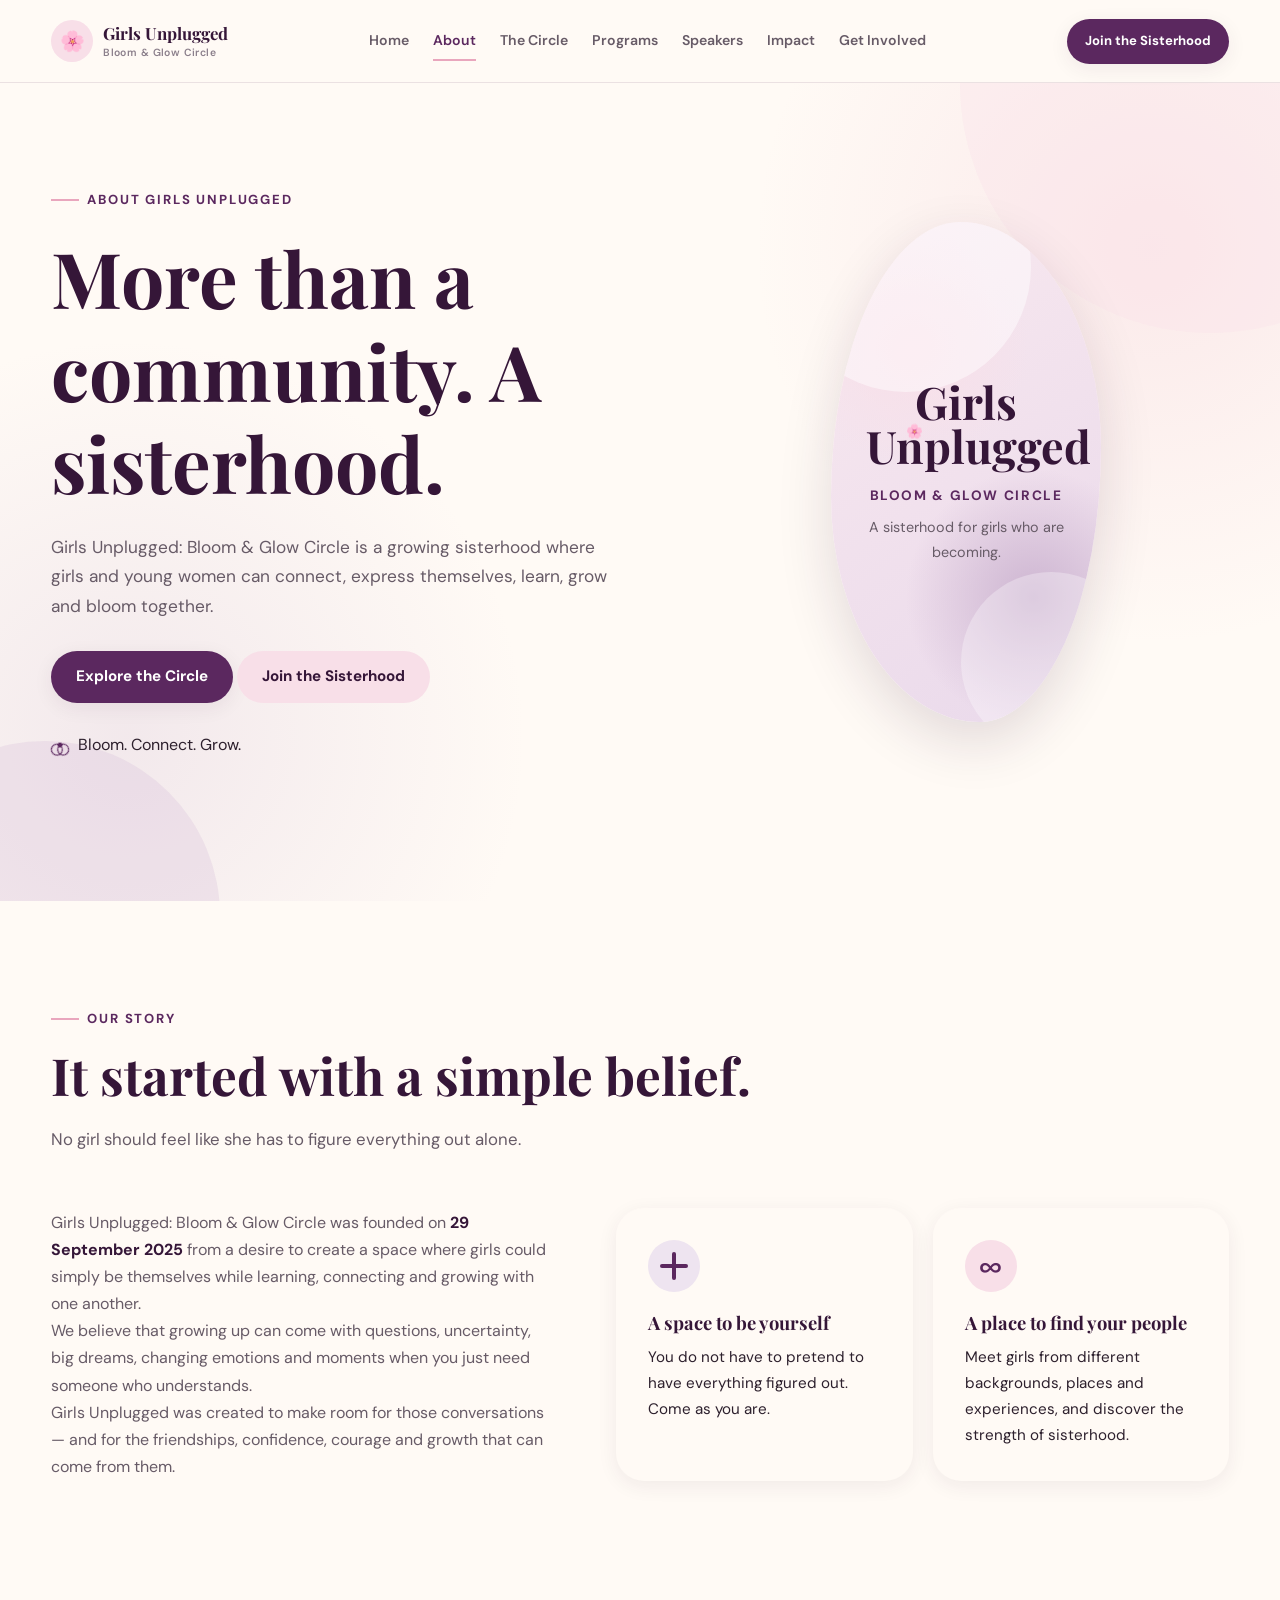
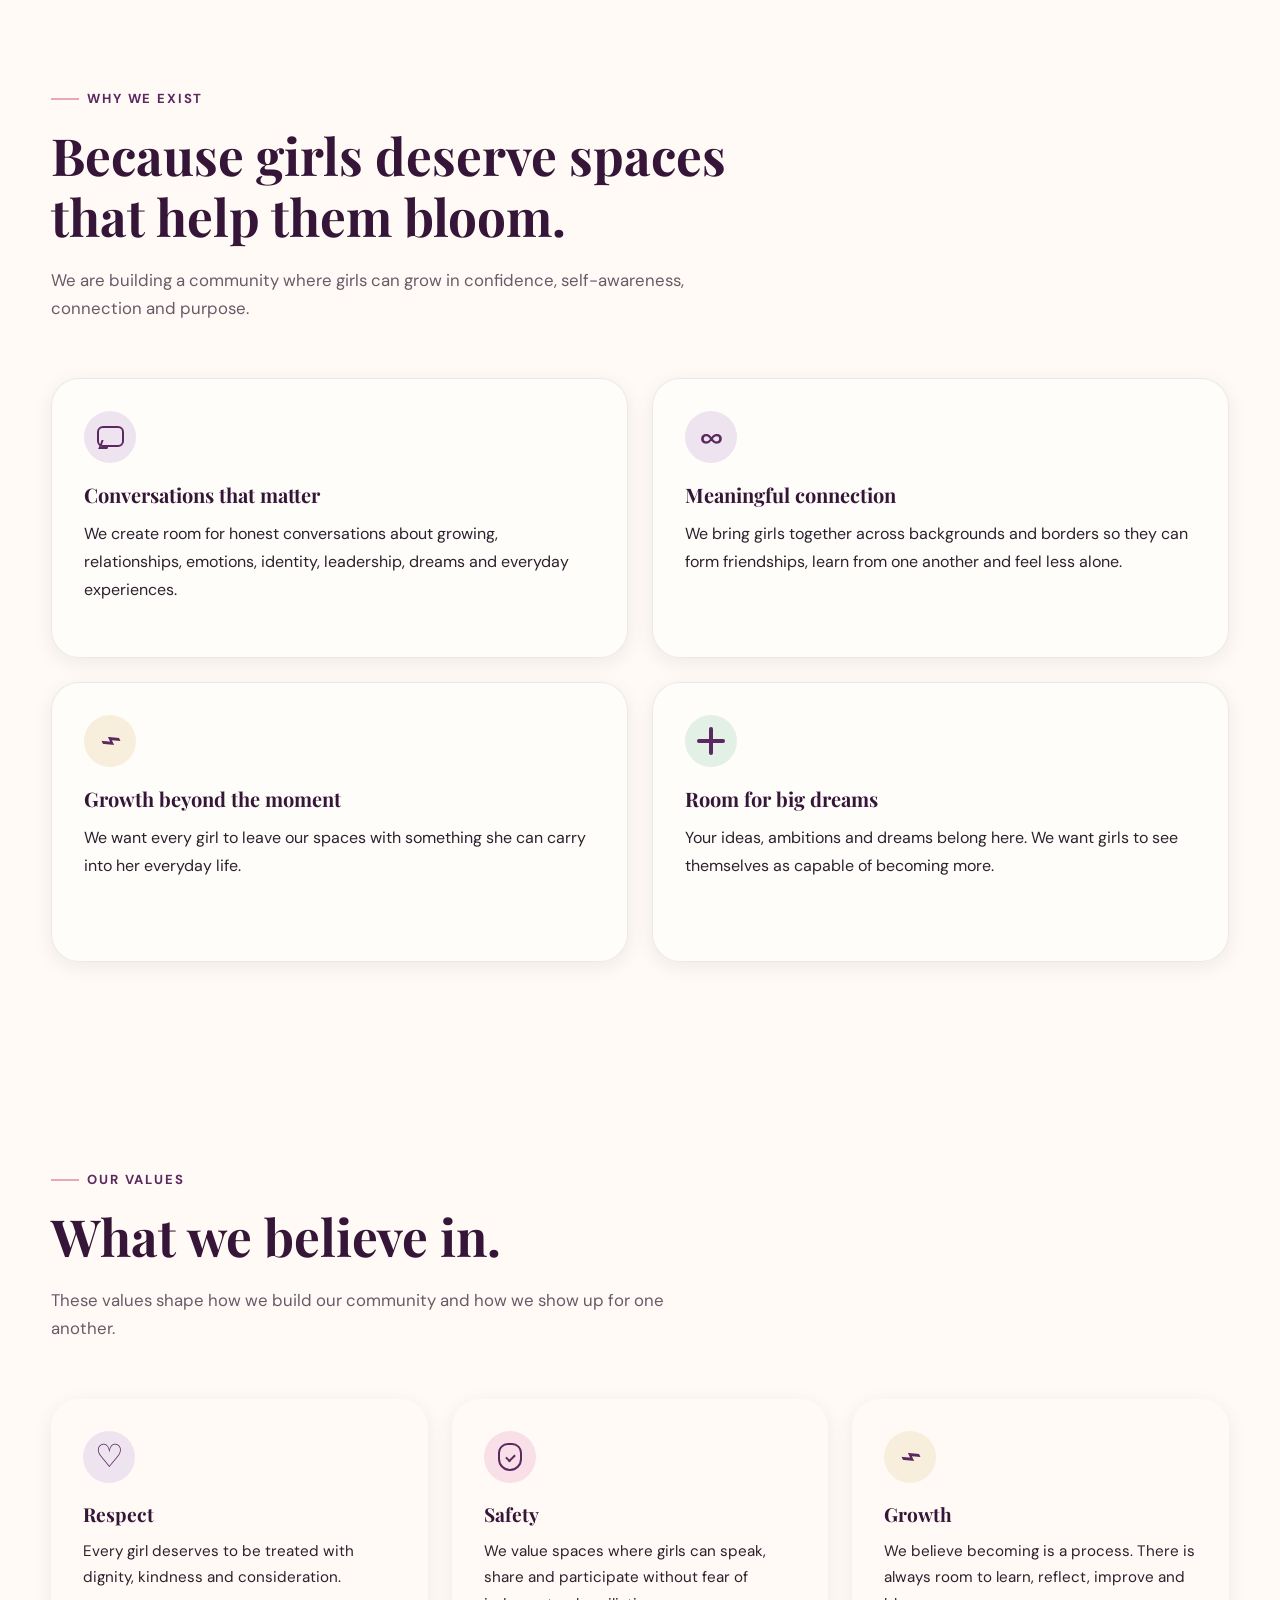
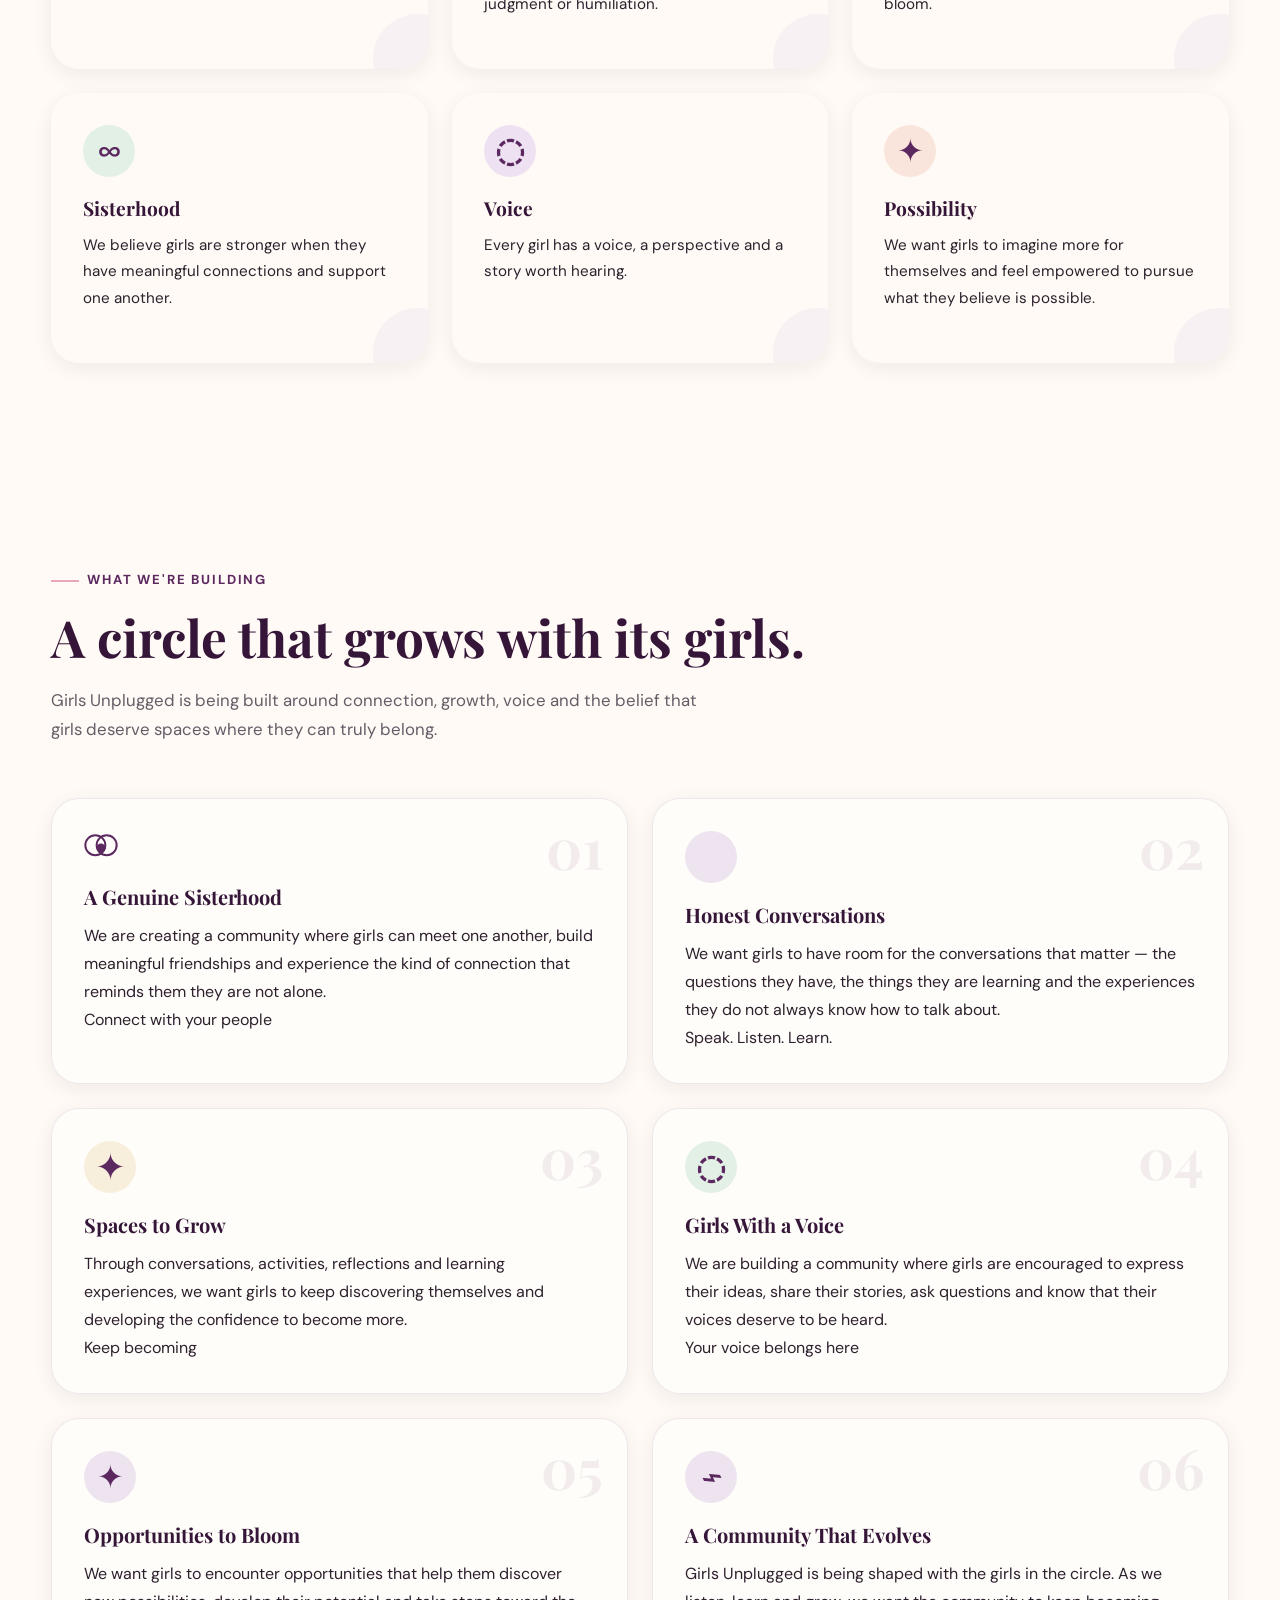
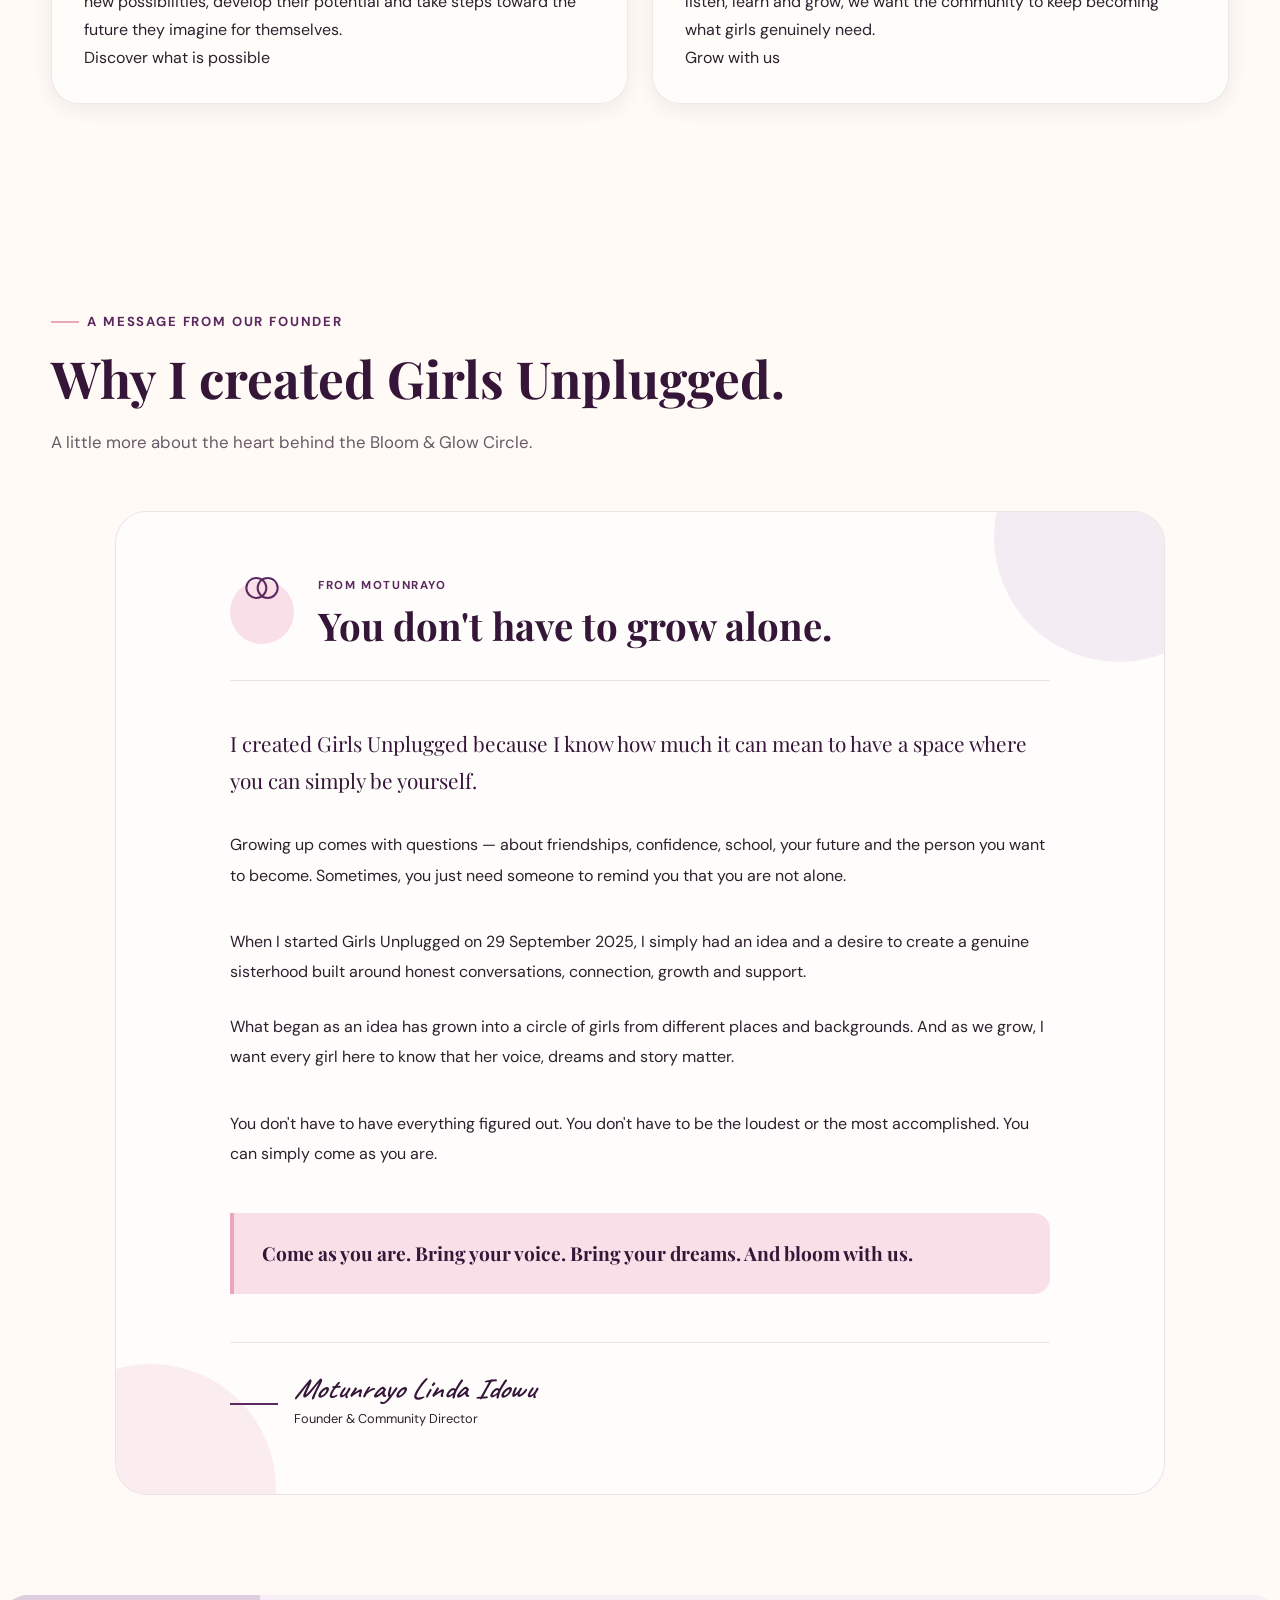
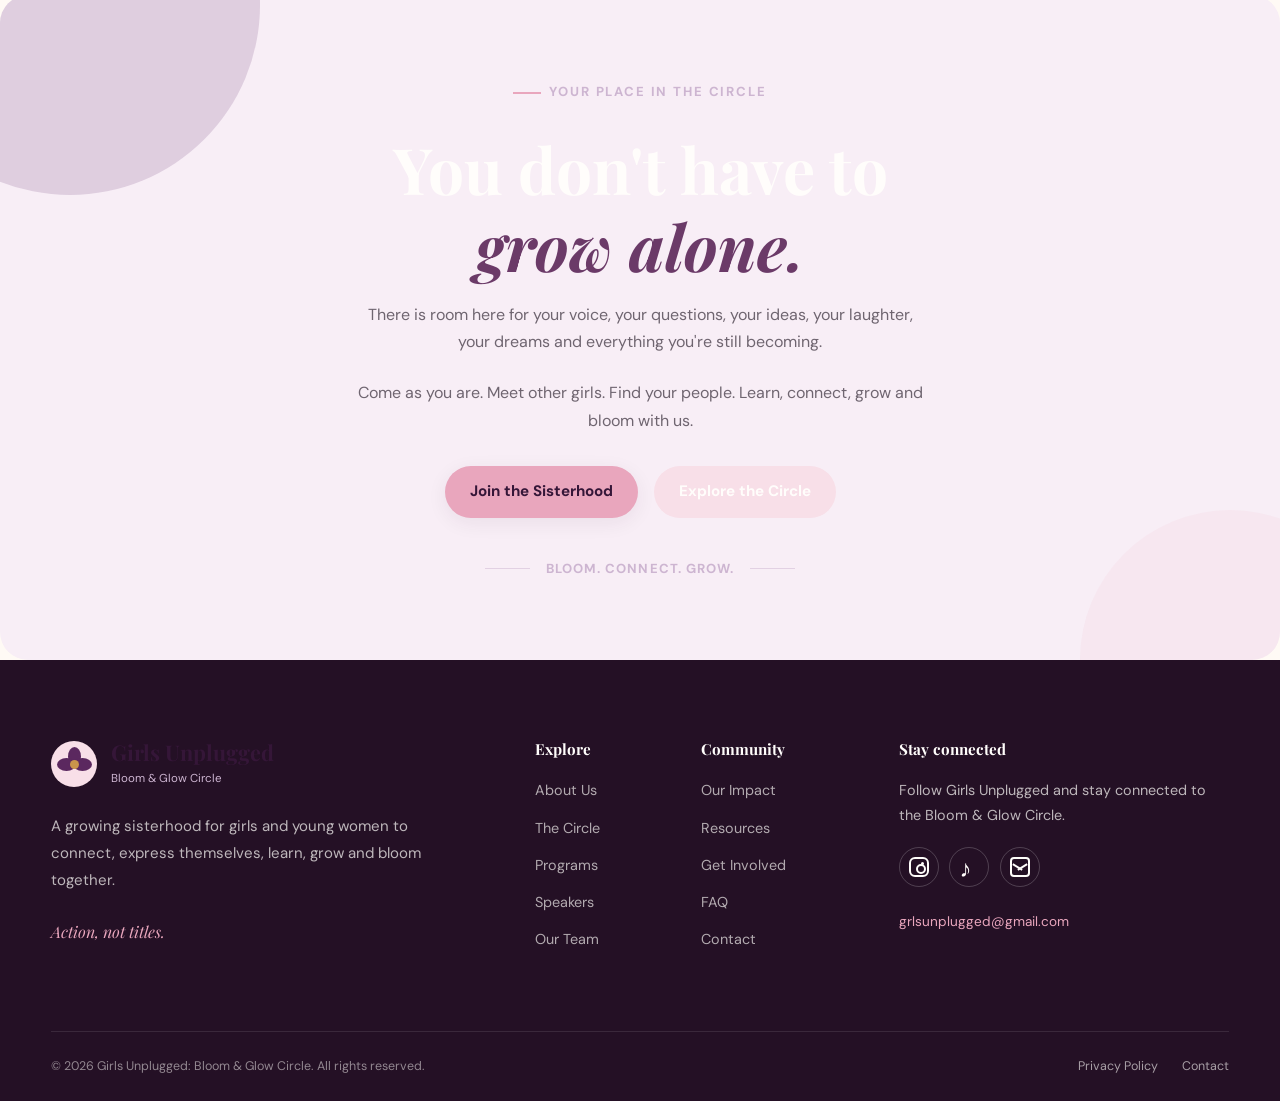
==== commit 72d36ffa: "Update about.html" ====
--- a/about.html
+++ b/about.html
@@ -649,234 +649,148 @@
      WHAT WE ARE BUILDING
 ====================================== -->
 
-<section
-  class="section section-soft"
-  id="what-we-are-building"
->
+<section class="section building-section">
 
   <div class="container">
 
     <div class="section-heading reveal">
-
-      <span class="section-label">
-        What We're Building
-      </span>
-
-      <h2>
-        A circle that grows with its girls.
-      </h2>
+      <span class="section-label">What We're Building</span>
+
+      <h2>A circle that grows with its girls.</h2>
 
       <p>
-        Girls Unplugged is more than a community to join.
-        We are building a sisterhood with room for connection,
-        growth, honest conversations and opportunities to bloom.
+        Girls Unplugged is being built around connection, growth,
+        voice and the belief that girls deserve spaces where they
+        can truly belong.
       </p>
-
     </div>
 
-
-    <div class="grid grid-3 building-grid">
-
-
-      <article class="building-card reveal">
-
-        <div class="building-card-number">
-          01
-        </div>
-
-        <span
-          class="building-card-icon icon-connection"
-          aria-hidden="true"
-        ></span>
-
-        <div class="building-card-content">
-
-          <h3>
-            A Genuine Sisterhood
-          </h3>
-
-          <p>
-            We are creating a community where girls can meet one
-            another, build meaningful friendships and experience the
-            kind of connection that reminds them they are not alone.
-          </p>
-
-          <span class="building-card-link">
-            Connect with your people
-          </span>
-
-        </div>
-
+    <div class="why-grid">
+
+      <!-- 01 -->
+      <article class="why-card reveal">
+        <span class="why-number">01</span>
+
+        <div class="why-icon icon-flower" aria-hidden="true"></div>
+
+        <h3>A Genuine Sisterhood</h3>
+
+        <p>
+          We are creating a community where girls can meet one another,
+          build meaningful friendships and experience the kind of
+          connection that reminds them they are not alone.
+        </p>
+
+        <span class="why-card-footer">
+          Connect with your people
+        </span>
       </article>
 
 
-      <article class="building-card reveal">
-
-        <div class="building-card-number">
-          02
-        </div>
-
-        <span
-          class="building-card-icon icon-message"
-          aria-hidden="true"
-        ></span>
-
-        <div class="building-card-content">
-
-          <h3>
-            Honest Conversations
-          </h3>
-
-          <p>
-            We want girls to have room for the conversations that
-            matter — the questions they have, the things they are
-            learning and the experiences they do not always know how
-            to talk about.
-          </p>
-
-          <span class="building-card-link">
-            Speak. Listen. Learn.
-          </span>
-
-        </div>
-
+      <!-- 02 -->
+      <article class="why-card reveal">
+        <span class="why-number">02</span>
+
+        <div class="why-icon icon-chat" aria-hidden="true"></div>
+
+        <h3>Honest Conversations</h3>
+
+        <p>
+          We want girls to have room for the conversations that matter —
+          the questions they have, the things they are learning and the
+          experiences they do not always know how to talk about.
+        </p>
+
+        <span class="why-card-footer">
+          Speak. Listen. Learn.
+        </span>
       </article>
 
 
-      <article class="building-card reveal">
-
-        <div class="building-card-number">
-          03
-        </div>
-
-        <span
-          class="building-card-icon icon-growth"
-          aria-hidden="true"
-        ></span>
-
-        <div class="building-card-content">
-
-          <h3>
-            Spaces to Grow
-          </h3>
-
-          <p>
-            Through conversations, activities, reflections and
-            learning experiences, we want girls to keep discovering
-            themselves and developing the confidence to become more.
-          </p>
-
-          <span class="building-card-link">
-            Keep becoming
-          </span>
-
-        </div>
-
+      <!-- 03 -->
+      <article class="why-card reveal">
+        <span class="why-number">03</span>
+
+        <div class="why-icon icon-sparkle" aria-hidden="true"></div>
+
+        <h3>Spaces to Grow</h3>
+
+        <p>
+          Through conversations, activities, reflections and learning
+          experiences, we want girls to keep discovering themselves and
+          developing the confidence to become more.
+        </p>
+
+        <span class="why-card-footer">
+          Keep becoming
+        </span>
       </article>
 
 
-      <article class="building-card reveal">
-
-        <div class="building-card-number">
-          04
-        </div>
-
-        <span
-          class="building-card-icon icon-voice"
-          aria-hidden="true"
-        ></span>
-
-        <div class="building-card-content">
-
-          <h3>
-            Girls With a Voice
-          </h3>
-
-          <p>
-            We are building a community where girls are encouraged
-            to express their ideas, share their stories, ask
-            questions and know that their voices deserve to be heard.
-          </p>
-
-          <span class="building-card-link">
-            Your voice belongs here
-          </span>
-
-        </div>
-
+      <!-- 04 -->
+      <article class="why-card reveal">
+        <span class="why-number">04</span>
+
+        <div class="why-icon icon-voice" aria-hidden="true"></div>
+
+        <h3>Girls With a Voice</h3>
+
+        <p>
+          We are building a community where girls are encouraged to
+          express their ideas, share their stories, ask questions and
+          know that their voices deserve to be heard.
+        </p>
+
+        <span class="why-card-footer">
+          Your voice belongs here
+        </span>
       </article>
 
 
-      <article class="building-card reveal">
-
-        <div class="building-card-number">
-          05
-        </div>
-
-        <span
-          class="building-card-icon icon-star"
-          aria-hidden="true"
-        ></span>
-
-        <div class="building-card-content">
-
-          <h3>
-            Opportunities to Bloom
-          </h3>
-
-          <p>
-            We want girls to encounter opportunities that help them
-            discover new possibilities, develop their potential and
-            take steps toward the future they imagine for themselves.
-          </p>
-
-          <span class="building-card-link">
-            Discover what is possible
-          </span>
-
-        </div>
-
+      <!-- 05 -->
+      <article class="why-card reveal">
+        <span class="why-number">05</span>
+
+        <div class="why-icon icon-star" aria-hidden="true"></div>
+
+        <h3>Opportunities to Bloom</h3>
+
+        <p>
+          We want girls to encounter opportunities that help them
+          discover new possibilities, develop their potential and take
+          steps toward the future they imagine for themselves.
+        </p>
+
+        <span class="why-card-footer">
+          Discover what is possible
+        </span>
       </article>
 
 
-      <article class="building-card reveal">
-
-        <div class="building-card-number">
-          06
-        </div>
-
-        <span
-          class="building-card-icon icon-heart"
-          aria-hidden="true"
-        ></span>
-
-        <div class="building-card-content">
-
-          <h3>
-            A Community That Evolves
-          </h3>
-
-          <p>
-            Girls Unplugged is being shaped with the girls in the
-            circle. As we listen, learn and grow, we want the
-            community to keep becoming what girls genuinely need.
-          </p>
-
-          <span class="building-card-link">
-            Grow with us
-          </span>
-
-        </div>
-
+      <!-- 06 -->
+      <article class="why-card reveal">
+        <span class="why-number">06</span>
+
+        <div class="why-icon icon-growth" aria-hidden="true"></div>
+
+        <h3>A Community That Evolves</h3>
+
+        <p>
+          Girls Unplugged is being shaped with the girls in the circle.
+          As we listen, learn and grow, we want the community to keep
+          becoming what girls genuinely need.
+        </p>
+
+        <span class="why-card-footer">
+          Grow with us
+        </span>
       </article>
 
-
     </div>
 
   </div>
 
 </section>
-
 
     <!-- =====================================
      FOUNDER'S MESSAGE
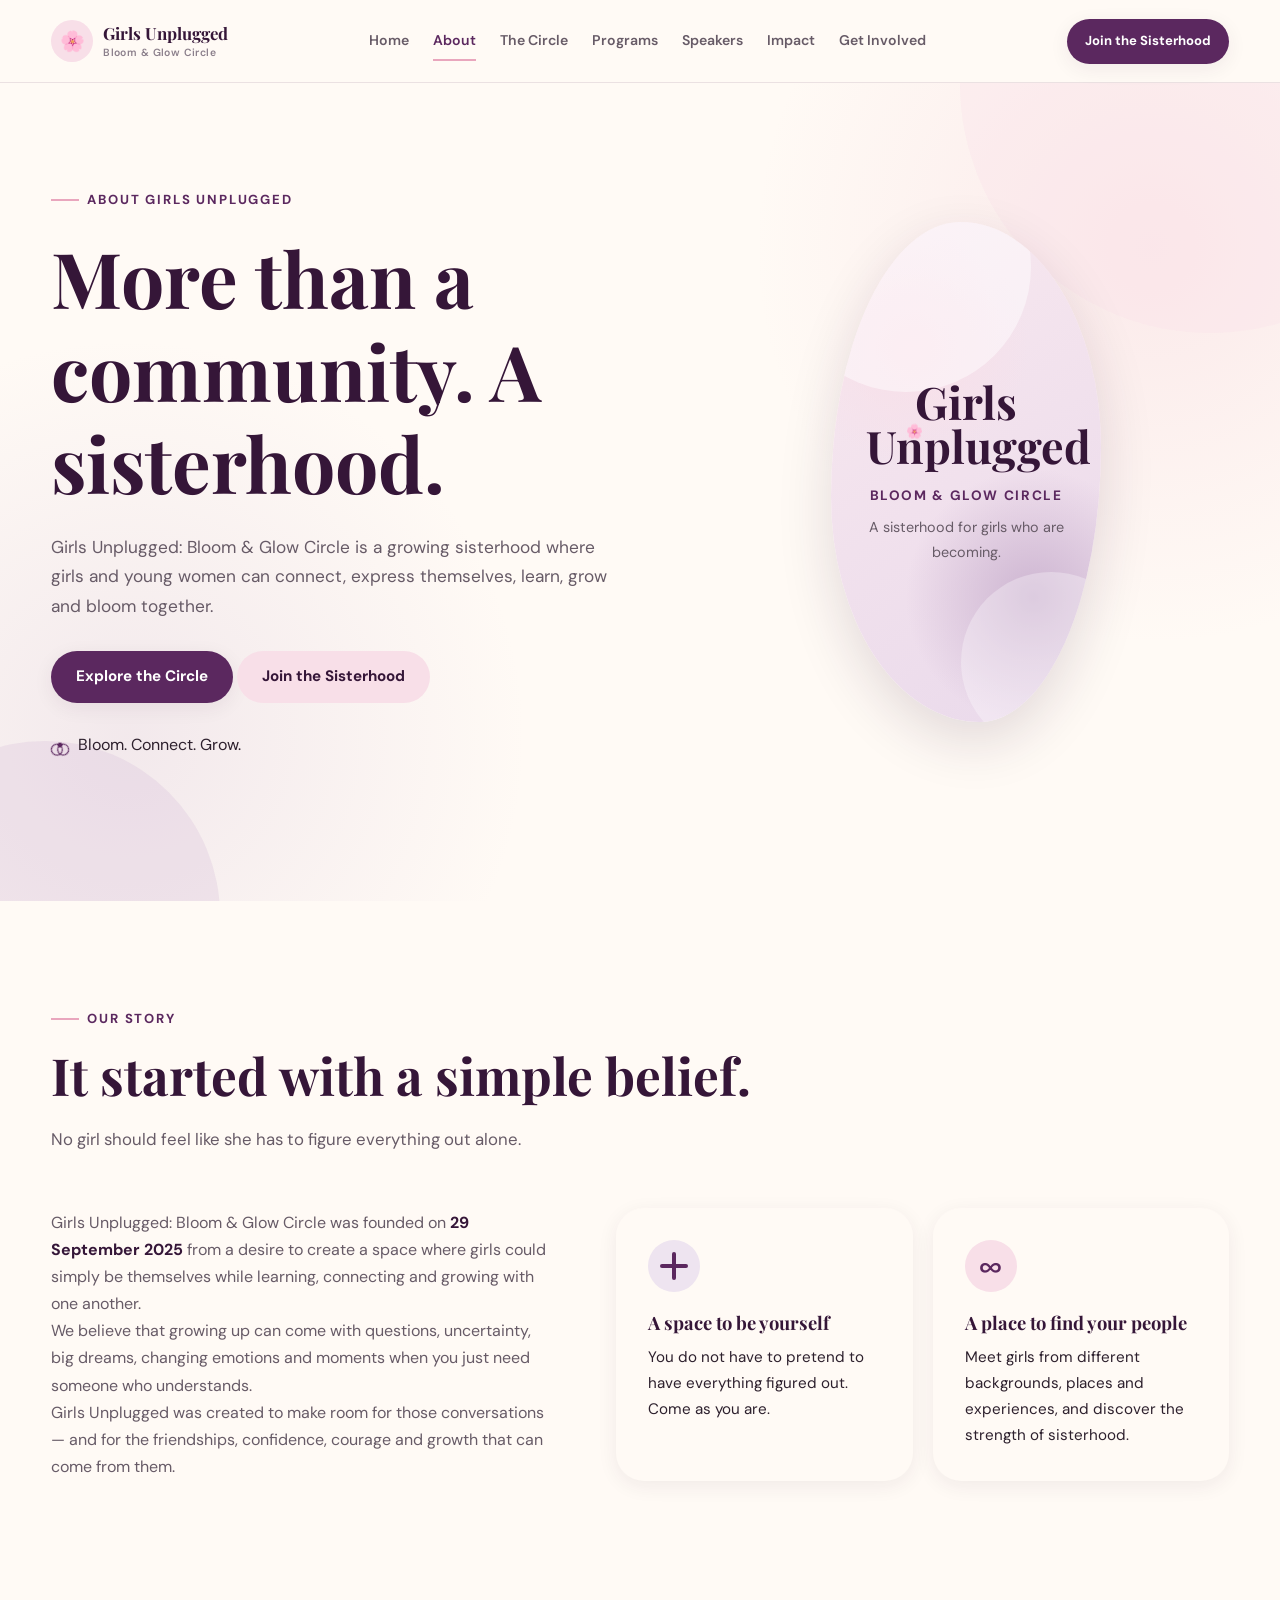
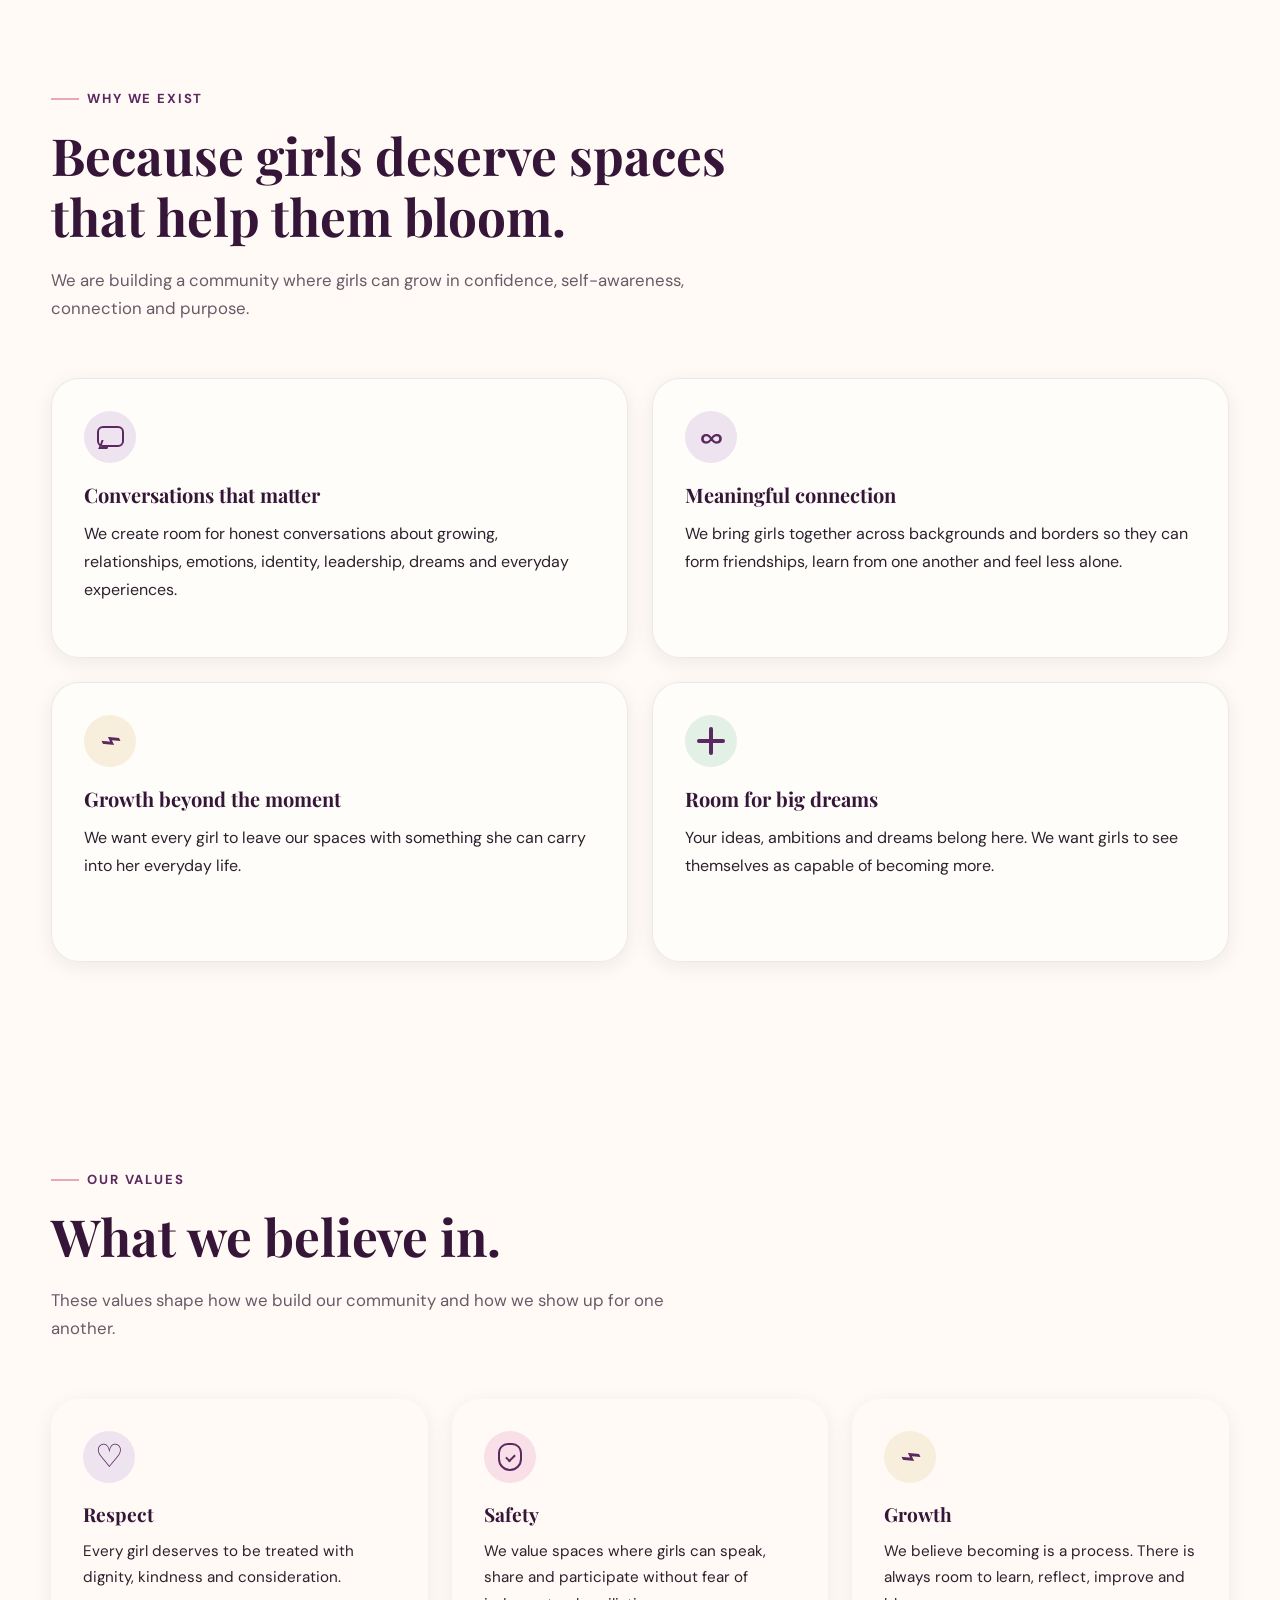
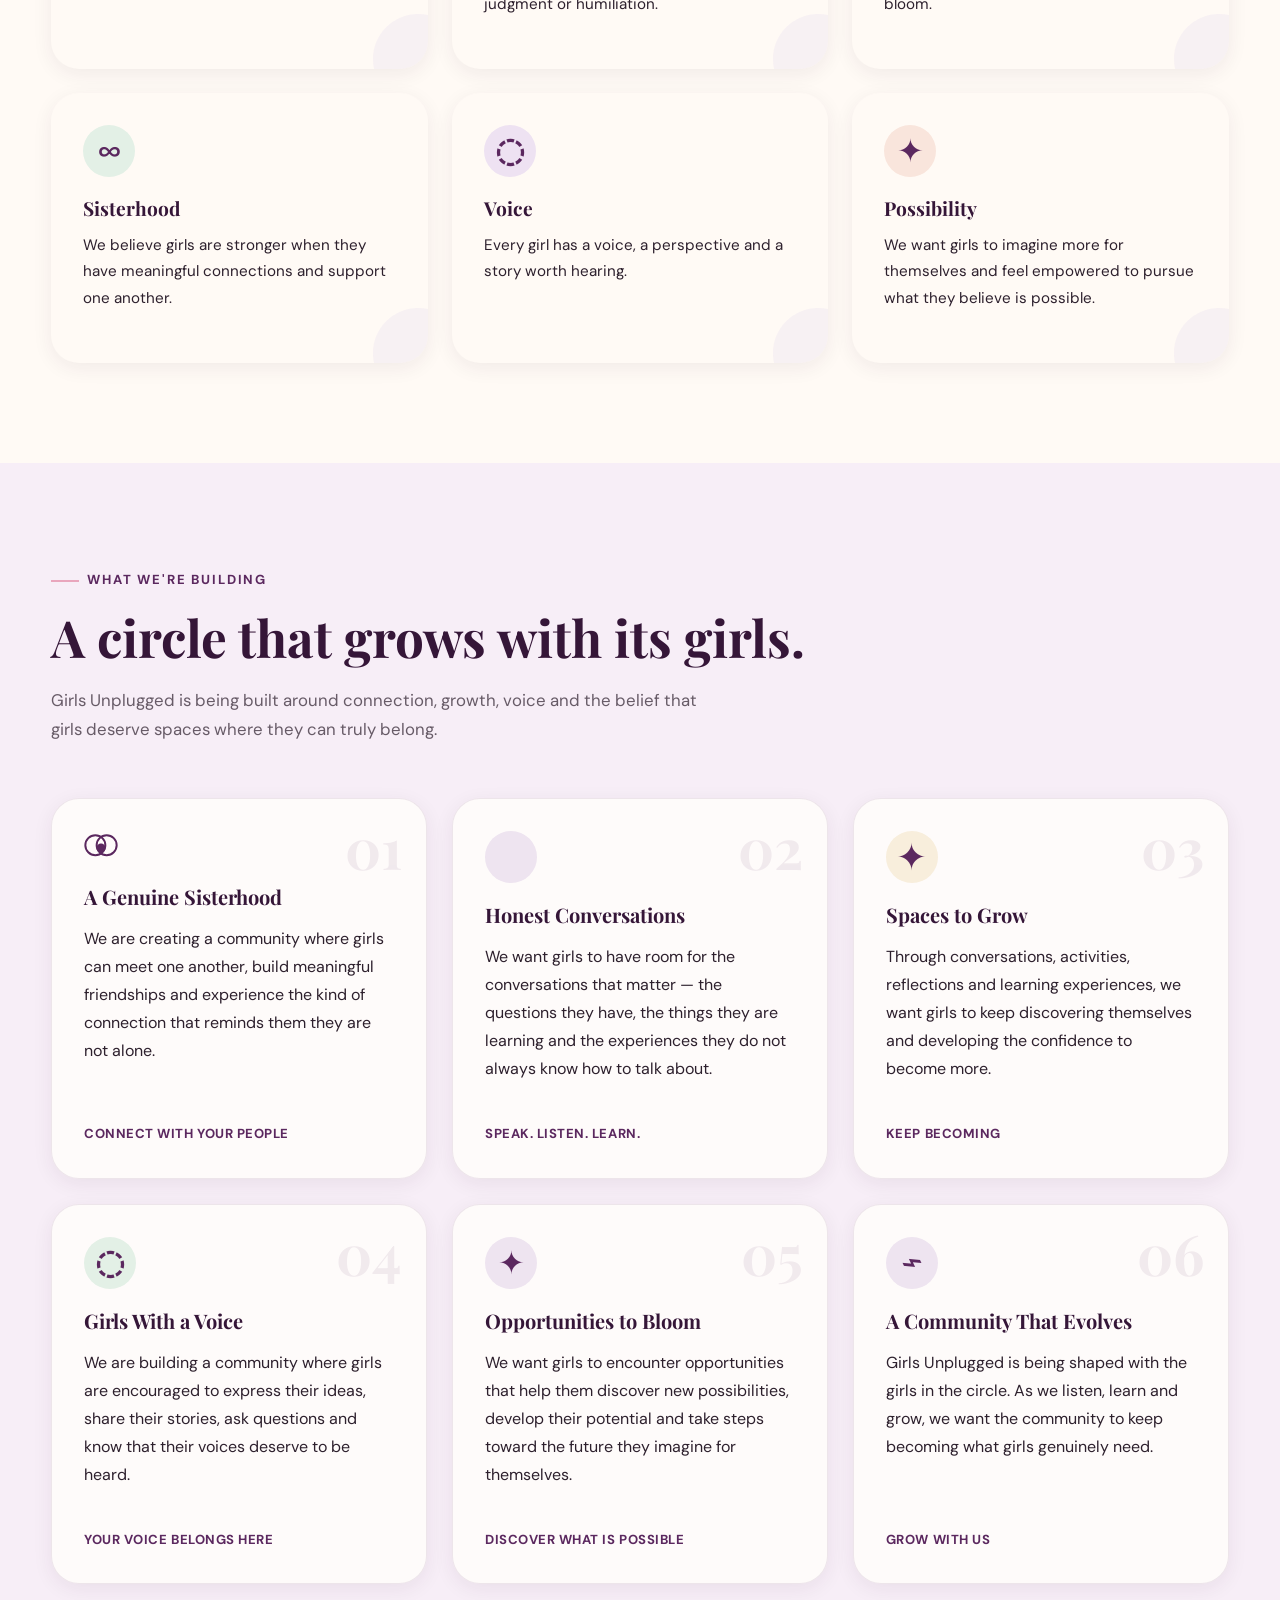
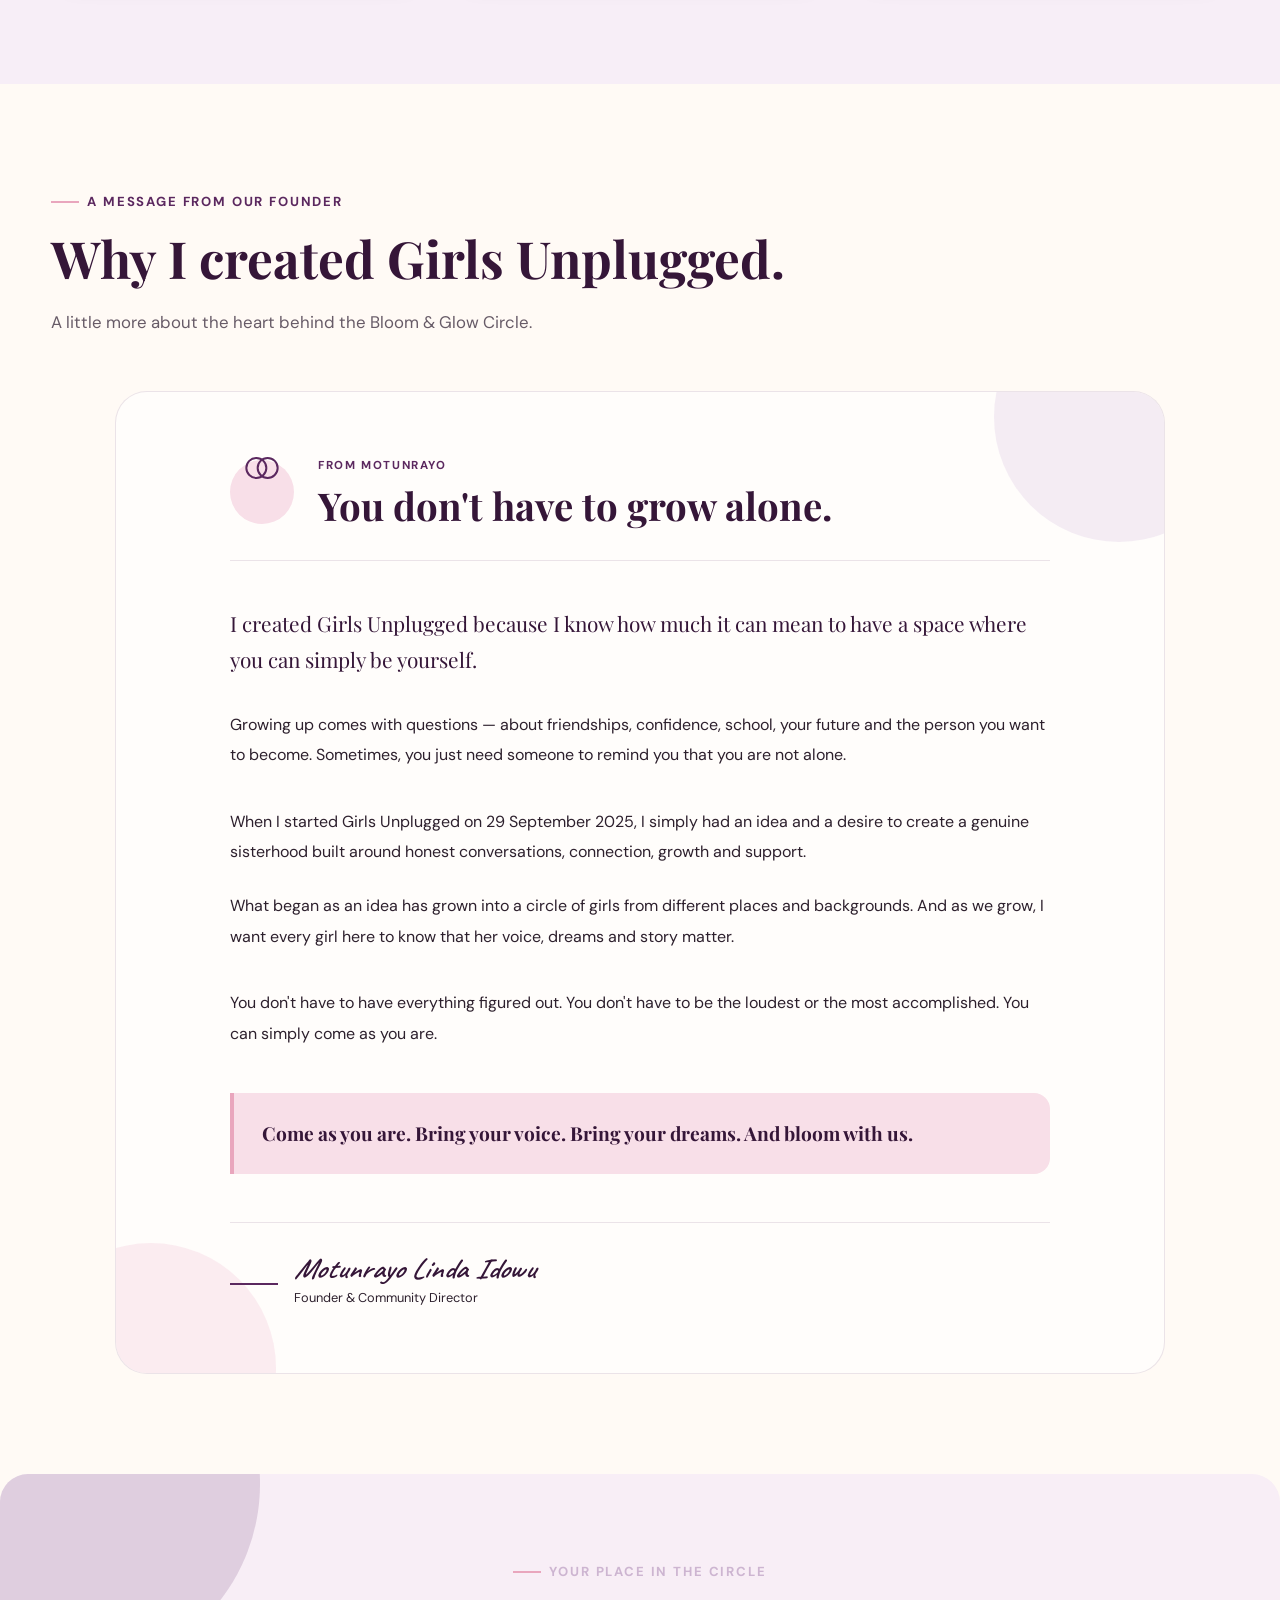
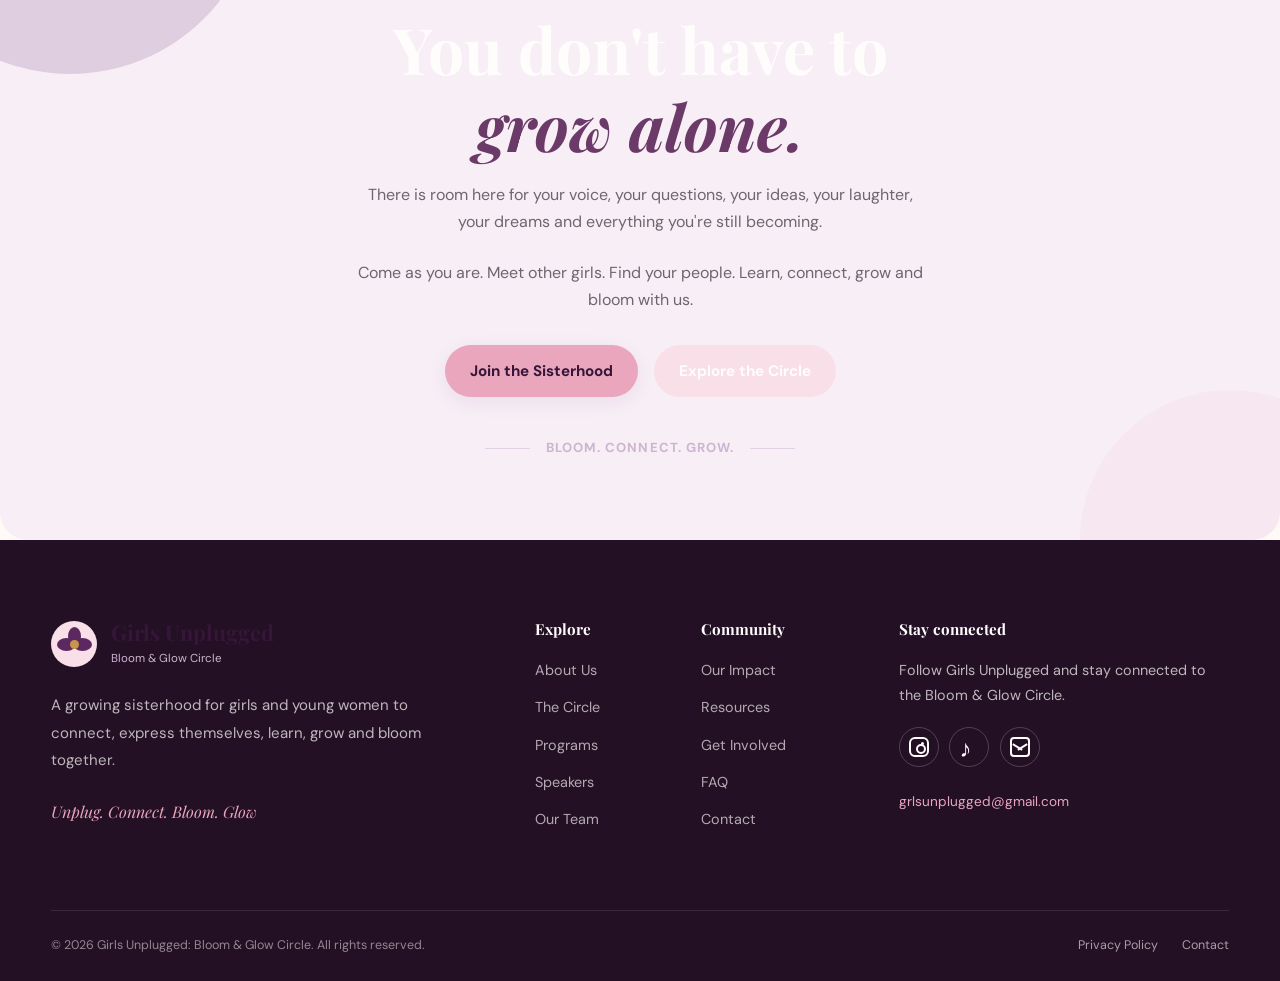
==== commit 7019e4c6: "Update about.html" ====
--- a/about.html
+++ b/about.html
@@ -1006,7 +1006,7 @@
             </p>
 
             <p class="footer-motto">
-              Action, not titles.
+              Unplug. Connect. Bloom. Glow
             </p>
 
           </div>
--- a/style.css
+++ b/style.css
@@ -5435,3 +5435,271 @@
   box-shadow:
     0 10px 28px rgba(91, 40, 95, 0.16);
 }
+
+
+/* =========================================
+   WHAT WE'RE BUILDING
+   ========================================= */
+
+.building-section {
+  background: var(--background-alt);
+}
+
+.building-section .why-grid {
+  display: grid;
+  grid-template-columns: repeat(3, 1fr);
+  gap: 25px;
+}
+
+.building-section .why-card {
+  display: flex;
+  flex-direction: column;
+}
+
+.building-section .why-card h3 {
+  position: relative;
+  z-index: 1;
+  margin-bottom: 1rem;
+}
+
+.building-section .why-card p {
+  position: relative;
+  z-index: 1;
+  margin-bottom: 1.5rem;
+}
+
+.why-card-footer {
+  position: relative;
+  z-index: 1;
+  display: inline-block;
+  margin-top: auto;
+  padding-top: 1rem;
+  color: var(--plum);
+  font-size: 0.82rem;
+  font-weight: 700;
+  letter-spacing: 0.04em;
+  text-transform: uppercase;
+}
+
+@media (max-width: 900px) {
+  .building-section .why-grid {
+    grid-template-columns: repeat(2, 1fr);
+  }
+}
+
+@media (max-width: 600px) {
+  .building-section .why-grid {
+    grid-template-columns: 1fr;
+  }
+
+
+
+/* ==========================================
+   HOMEPAGE TEAM PREVIEW — REAL PORTRAITS
+========================================== */
+
+#team-preview .team-preview-image,
+.page-team .team-preview-image {
+  position: relative;
+  min-height: 230px;
+  overflow: hidden;
+}
+
+#team-preview .team-preview-photo,
+.page-team .team-preview-photo {
+  position: absolute;
+  inset: 0;
+  display: block;
+  width: 100%;
+  height: 100%;
+  max-width: none;
+  object-fit: cover;
+  object-position: center top;
+  z-index: 2;
+}
+
+#team-preview .team-placeholder-icon,
+#team-preview .team-image-fallback,
+#team-preview .team-preview-image > small,
+.page-team .team-placeholder-icon,
+.page-team .team-preview-image > small {
+  display: none !important;
+}
+
+#team-preview .team-preview-card {
+  grid-template-columns: 170px minmax(0, 1fr);
+  min-width: 0;
+}
+
+#team-preview .team-preview-content {
+  min-width: 0;
+}
+
+#team-preview .team-home-preview-card
+.team-preview-content > p:first-of-type {
+  display: -webkit-box;
+  -webkit-box-orient: vertical;
+  -webkit-line-clamp: 4;
+  overflow: hidden;
+}
+
+#team-preview .team-home-preview-card
+.team-preview-content > p:nth-of-type(n + 2) {
+  display: none;
+}
+
+#team-preview .team-preview-profile-link {
+  margin-top: 12px;
+}
+
+
+/* ==========================================
+   HOMEPAGE SPEAKERS — MATCH THE ARCHIVE
+========================================== */
+
+#speakers-preview .speakers-preview-grid {
+  display: grid;
+  grid-template-columns: minmax(0, 1fr);
+  gap: 24px;
+}
+
+#speakers-preview .speaker-preview-card {
+  display: grid;
+  grid-template-columns: 170px minmax(0, 1fr);
+  min-width: 0;
+  overflow: hidden;
+  border: 1px solid var(--border);
+  border-radius: var(--radius-lg);
+  background: var(--warm-white);
+  box-shadow: var(--shadow-sm);
+}
+
+#speakers-preview .speaker-preview-image {
+  position: relative;
+  height: auto;
+  min-height: 230px;
+  padding: 0;
+  overflow: hidden;
+  background: transparent;
+}
+
+#speakers-preview .speaker-preview-photo {
+  position: absolute;
+  inset: 0;
+  display: block;
+  width: 100%;
+  height: 100%;
+  max-width: none;
+  object-fit: cover;
+  object-position: center top;
+}
+
+#speakers-preview .speaker-image-fallback {
+  display: none !important;
+}
+
+#speakers-preview .speaker-preview-content {
+  min-width: 0;
+  padding: clamp(22px, 3vw, 34px);
+}
+
+#speakers-preview .speaker-preview-content h3 {
+  margin: 0 0 10px;
+  color: var(--deep-plum);
+  font-family: "Playfair Display", Georgia, serif;
+  font-size: clamp(1.35rem, 2.5vw, 1.8rem);
+  line-height: 1.3;
+}
+
+#speakers-preview .speaker-preview-role {
+  margin: 0 0 10px;
+  color: var(--plum);
+  font-size: .88rem;
+  font-weight: 700;
+  line-height: 1.65;
+}
+
+#speakers-preview .speaker-preview-session {
+  margin: 0 0 12px;
+  color: var(--text-medium);
+  font-size: .82rem;
+  line-height: 1.65;
+}
+
+#speakers-preview .speaker-preview-bio {
+  display: -webkit-box;
+  -webkit-box-orient: vertical;
+  -webkit-line-clamp: 4;
+  overflow: hidden;
+  margin: 0 0 16px;
+  color: var(--text-medium);
+  font-size: .93rem;
+  line-height: 1.8;
+}
+
+@media (max-width: 650px) {
+  #team-preview .team-preview-card {
+    grid-template-columns: 140px minmax(0, 1fr);
+  }
+
+  #speakers-preview .speaker-preview-card {
+    grid-template-columns: 140px minmax(0, 1fr);
+  }
+}
+
+@media (max-width: 480px) {
+  #team-preview .team-preview-card,
+  #speakers-preview .speaker-preview-card {
+    grid-template-columns: minmax(0, 1fr);
+  }
+
+  #team-preview .team-preview-image,
+  .page-team .team-preview-image {
+    min-height: 220px;
+  }
+
+  #speakers-preview .speaker-preview-image {
+    height: 230px;
+    min-height: 230px;
+  }
+}
+
+}
+
+
+
+
+/* ==========================================
+   SISTERHOOD WITHOUT BORDERS — REAL FLAGS
+========================================== */
+
+.borders-country-bubbles {
+  display: contents;
+}
+
+.borders-visual .border-dot {
+  overflow: hidden;
+  padding: 0;
+  background: #ffffff;
+  isolation: isolate;
+}
+
+.borders-visual .border-dot img {
+  display: block;
+  width: 100%;
+  height: 100%;
+  max-width: none;
+  object-fit: cover;
+  border-radius: 50%;
+}
+
+.borders-visual .border-dot:focus-visible {
+  outline: 3px solid var(--plum);
+  outline-offset: 4px;
+}
+
+@media (prefers-reduced-motion: reduce) {
+  .borders-visual .border-dot {
+    animation: none;
+  }
+}
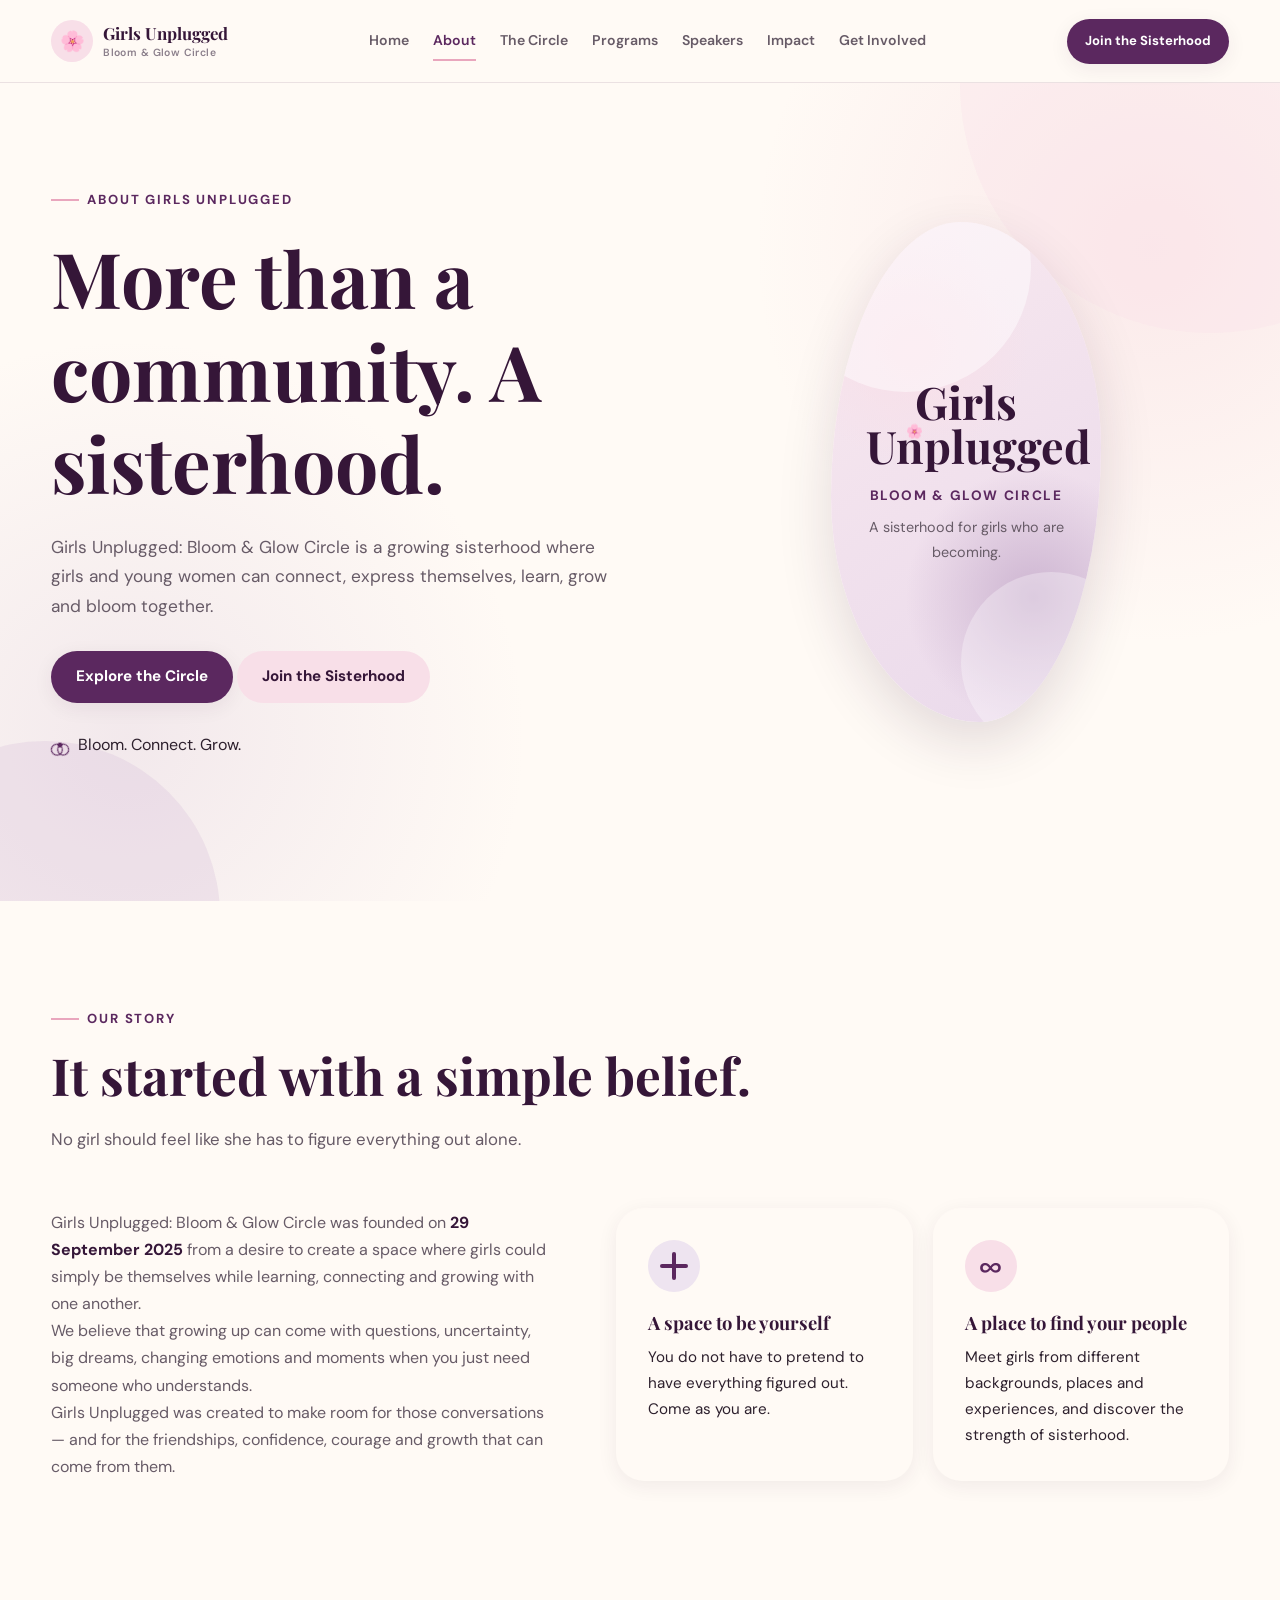
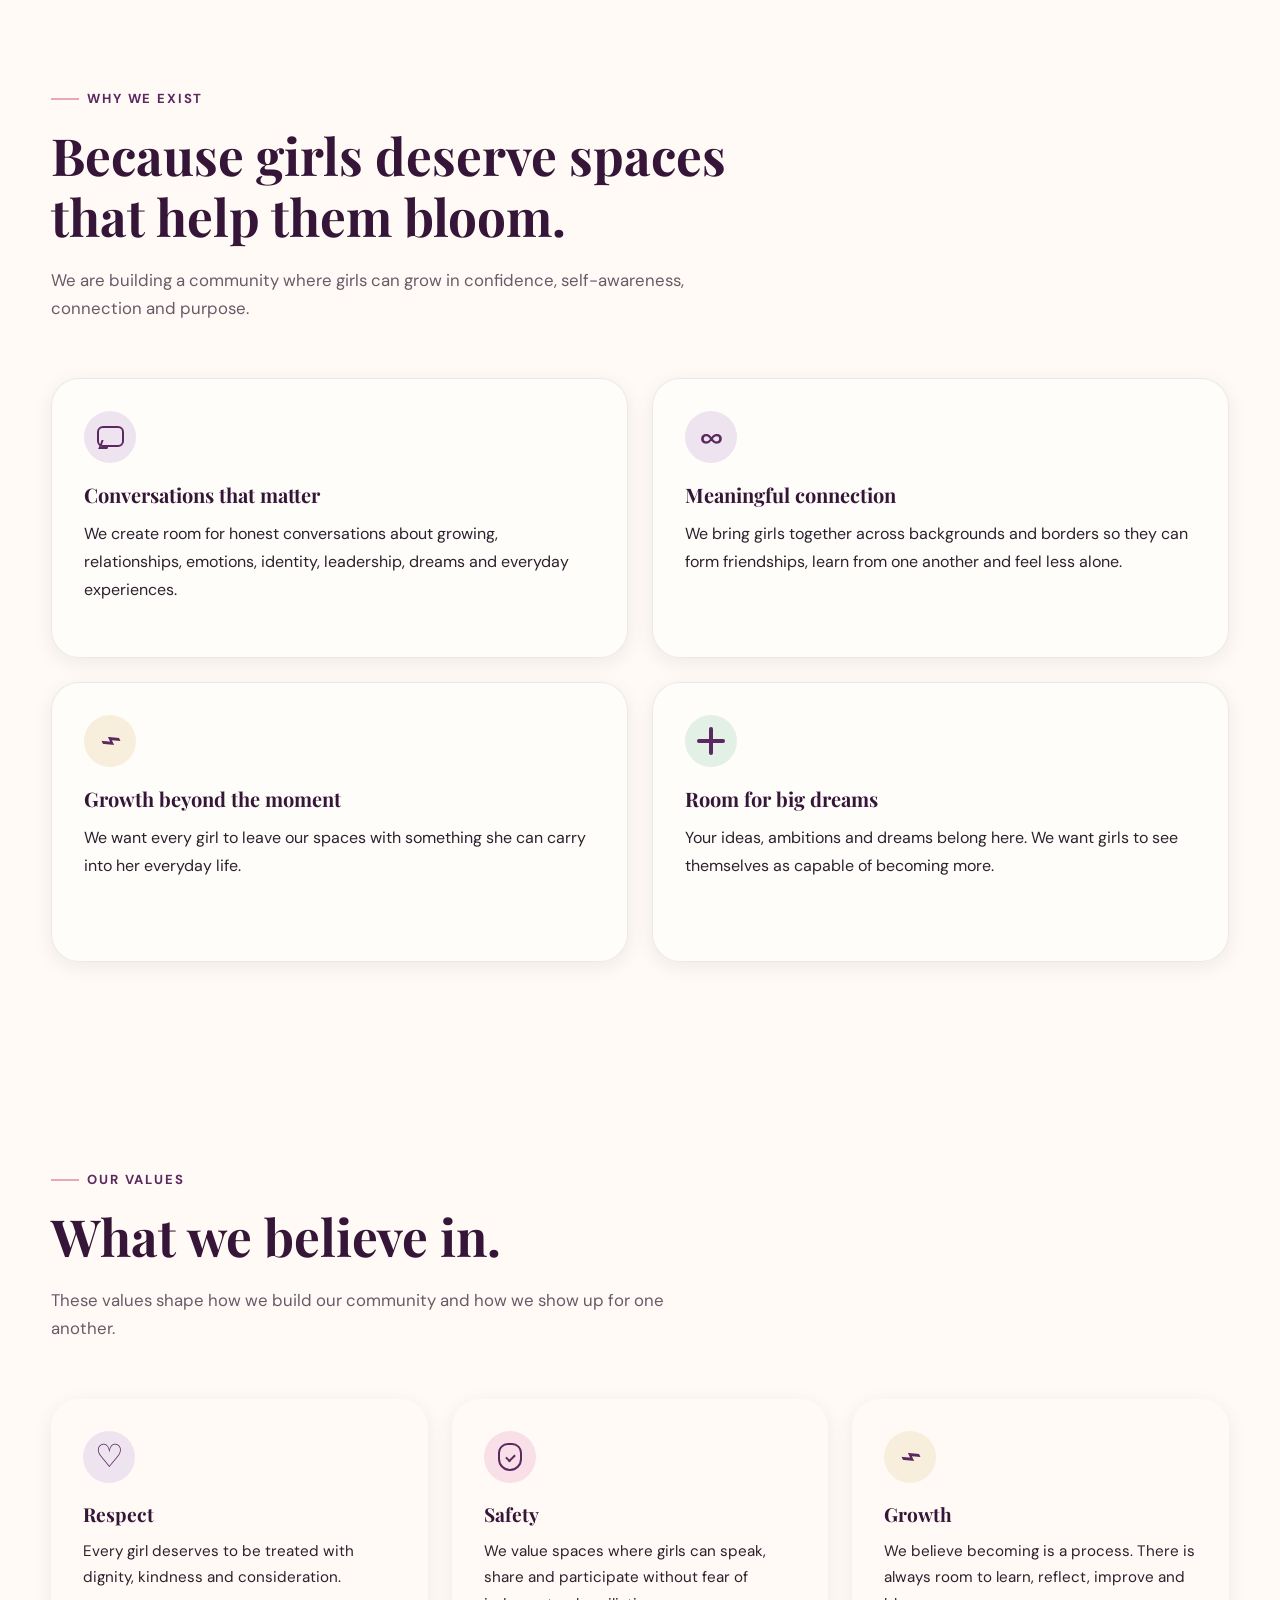
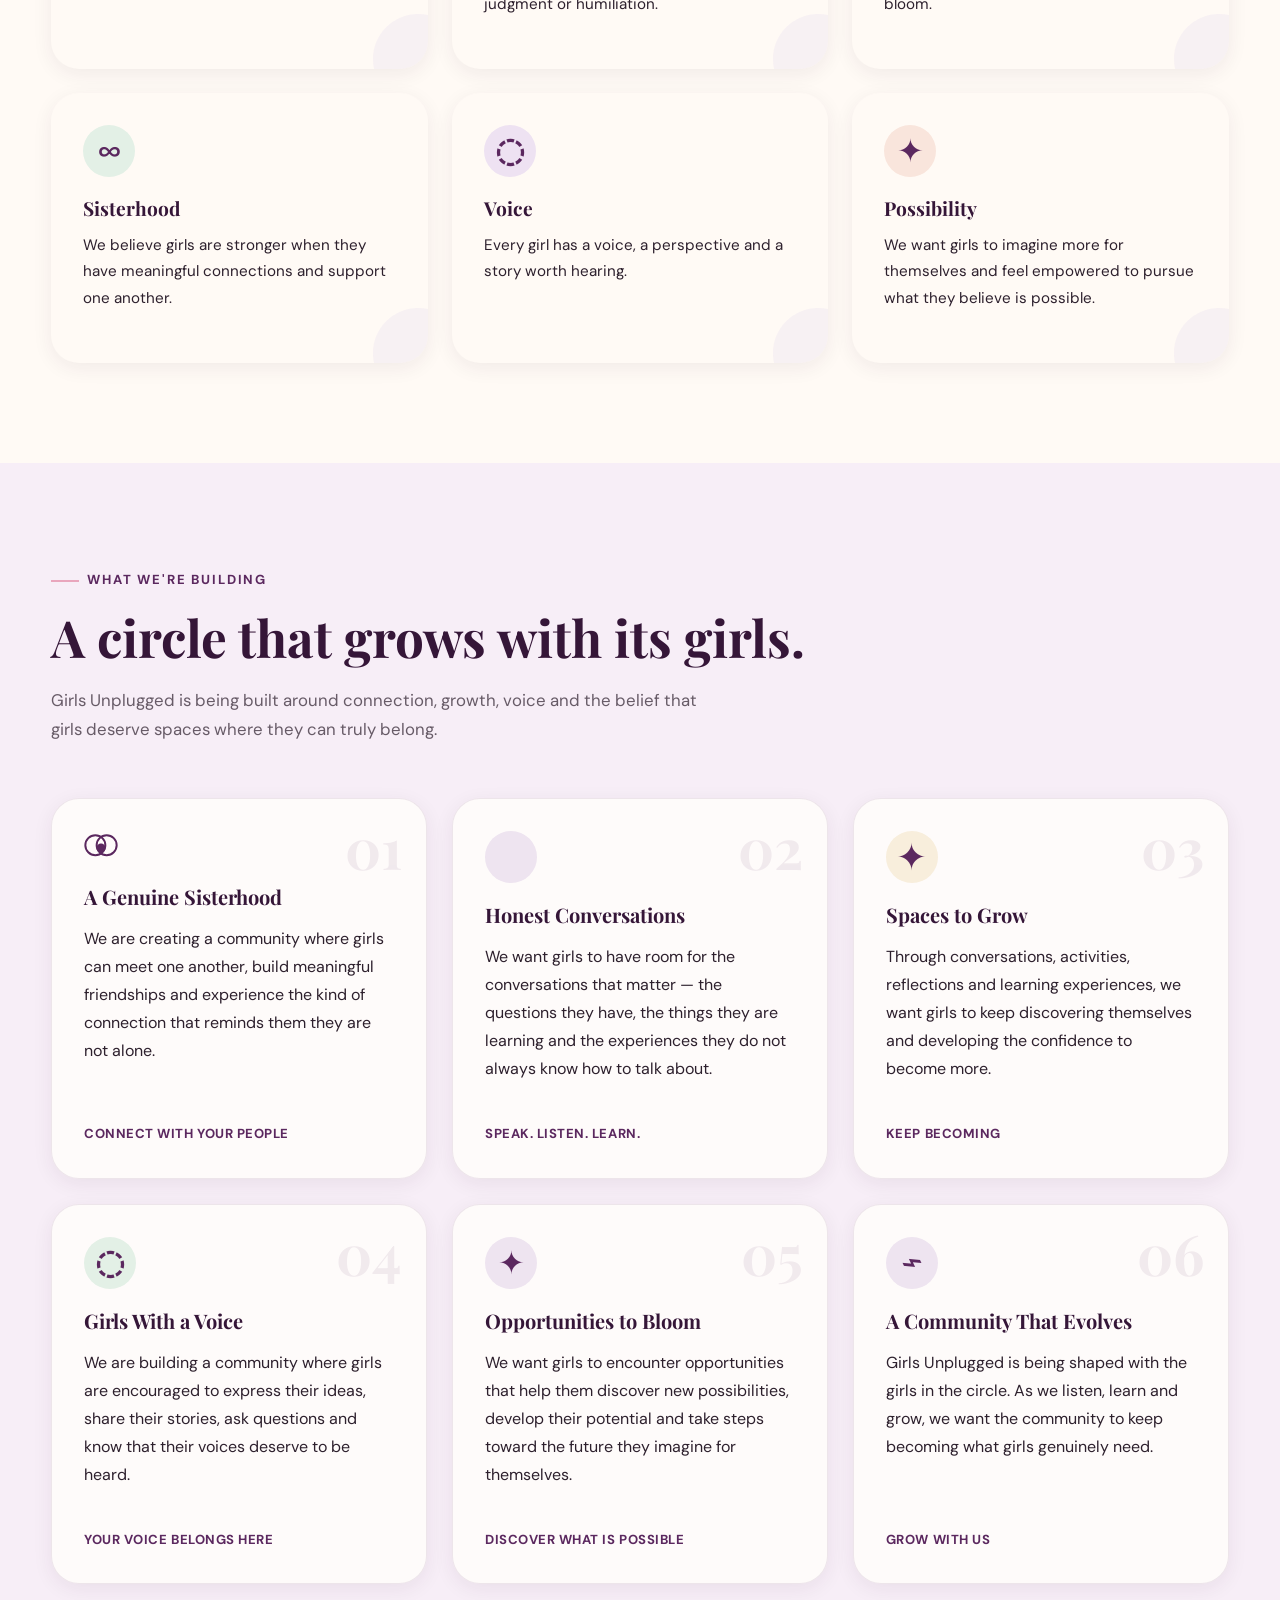
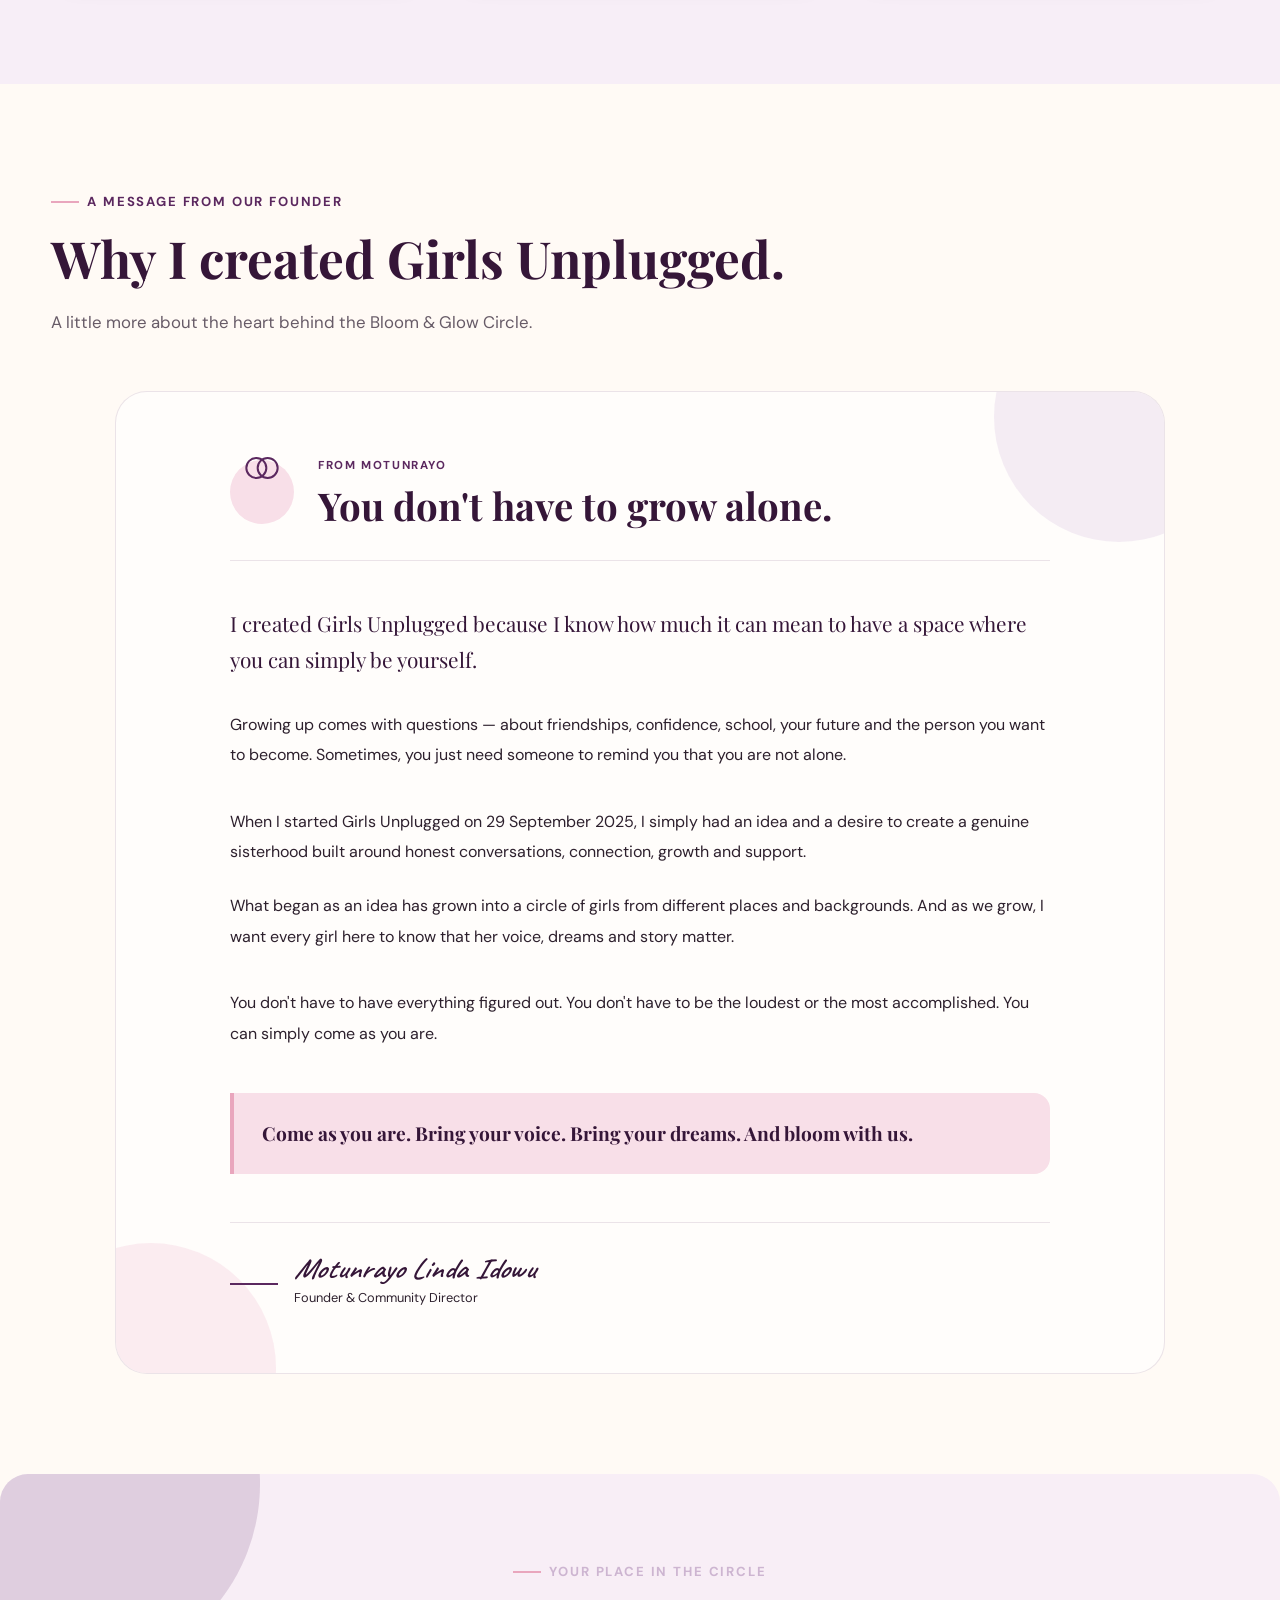
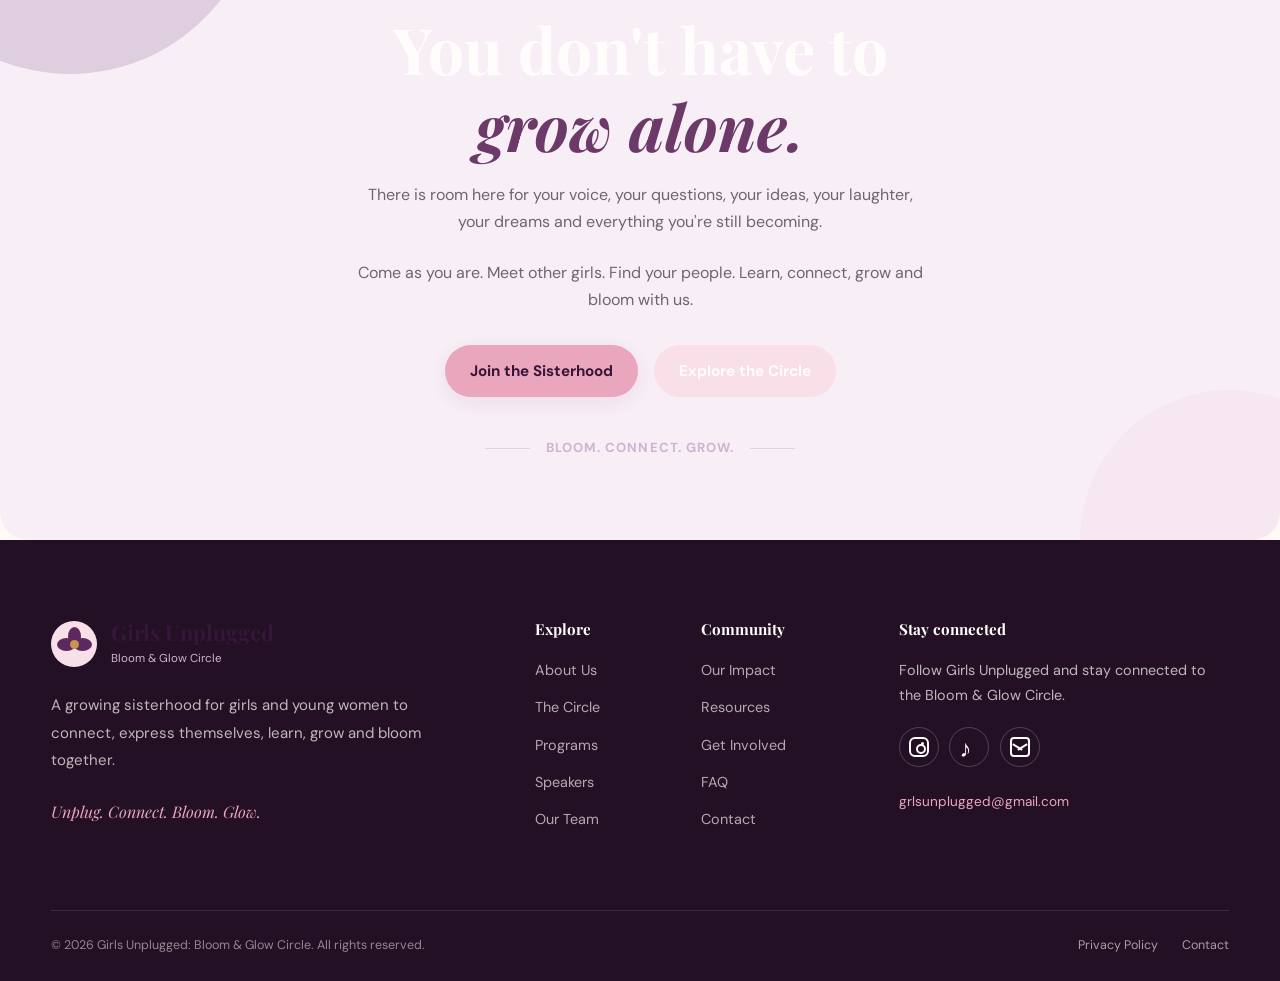
==== commit eda5df7a: "Fix punctuation in footer motto" ====
--- a/about.html
+++ b/about.html
@@ -1006,7 +1006,7 @@
             </p>
 
             <p class="footer-motto">
-              Unplug. Connect. Bloom. Glow
+              Unplug. Connect. Bloom. Glow.
             </p>
 
           </div>
